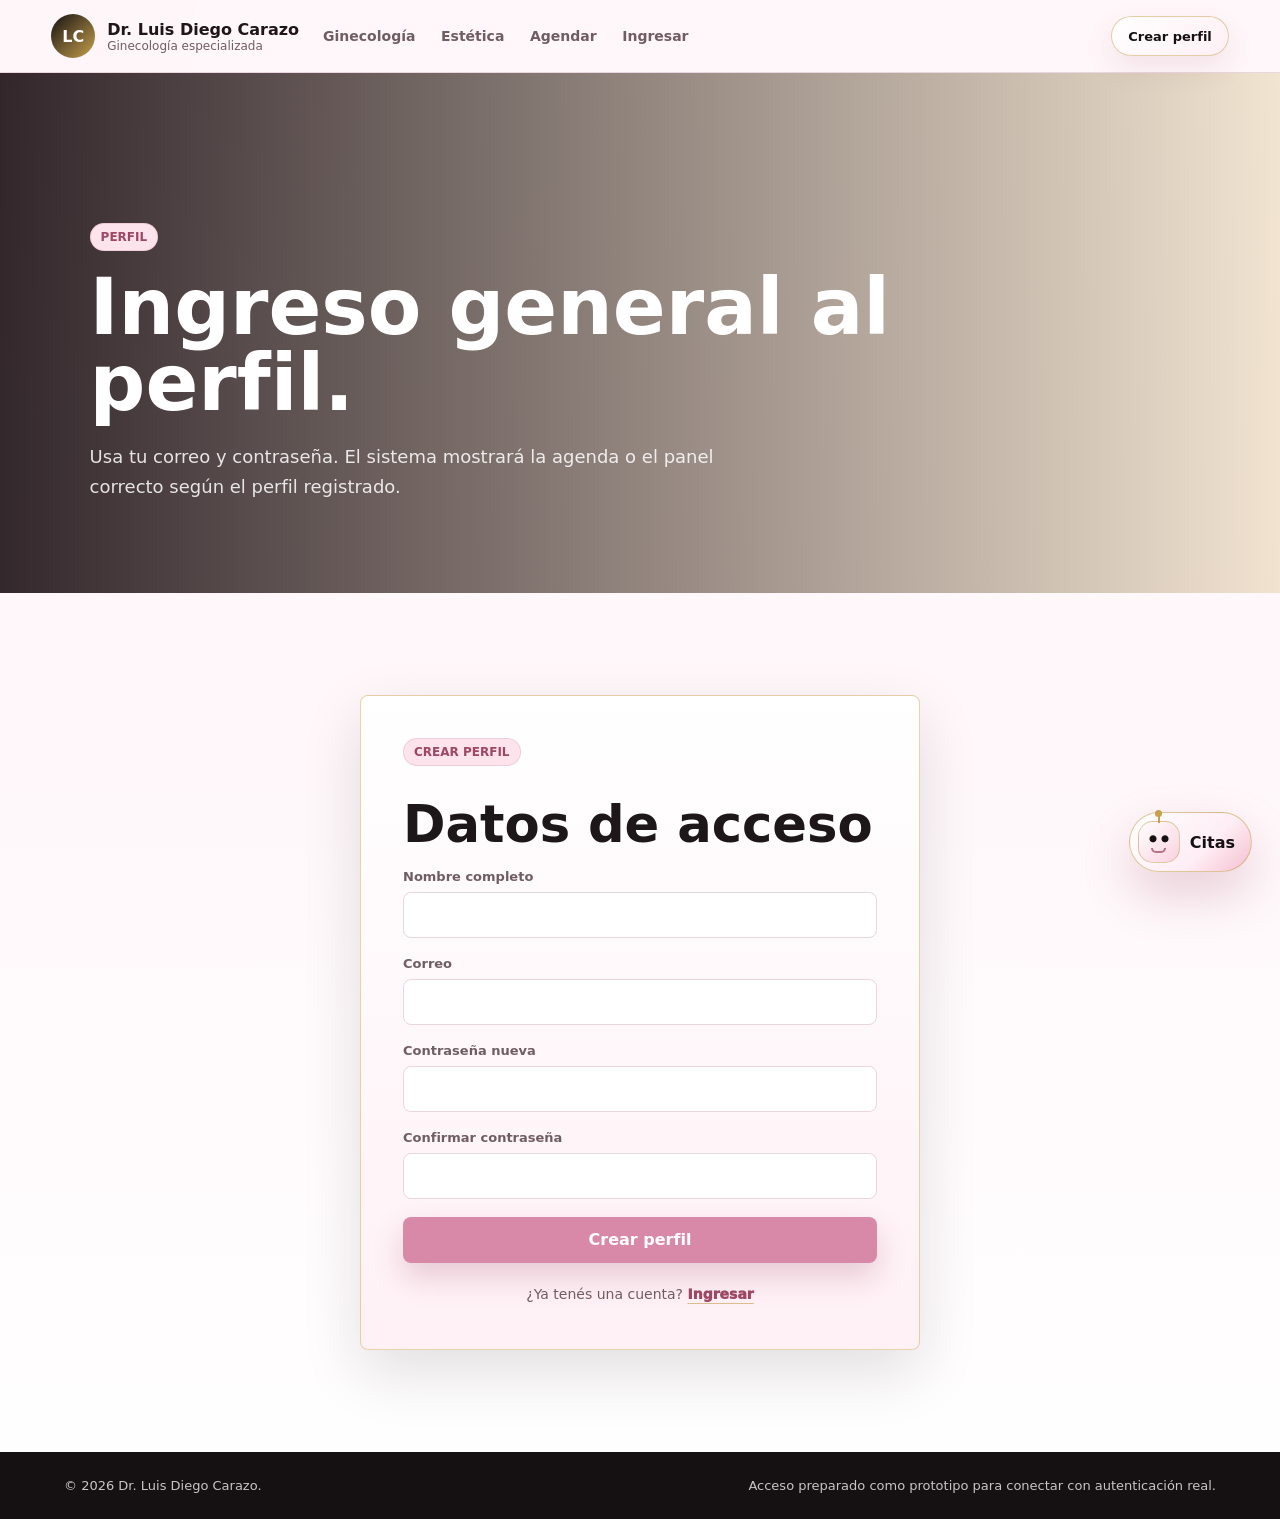
==== admin.html @ 02eabbfe "Route gynecology scheduling to Huli" ====
<!doctype html>
<html lang="es">
  <head>
    <meta charset="utf-8">
    <meta name="viewport" content="width=device-width, initial-scale=1">
    <meta name="description" content="Panel administrador para citas ginecológicas.">
    <title>Panel administrador | Dr. Luis Diego Carazo</title>
    <link rel="stylesheet" href="styles.css">
    <script defer src="app.js"></script>
  </head>
  <body>
    <header class="site-header">
      <a class="brand" href="index.html" aria-label="Ir al inicio">
        <span class="brand-mark">LC</span>
        <span>
          <strong>Dr. Luis Diego Carazo</strong>
          <small>Ginecología especializada</small>
        </span>
      </a>
      <nav class="main-nav" aria-label="Navegación principal">
        <a href="index.html?section=ginecologia">Ginecología</a>
        <a href="https://jennydelgadocentroesteticalaser.adminlanzah.workers.dev/">Estética</a>
        <a href="https://widgets.hulilabs.com/es/doctor/calendars?wid=dc0&did=542">Agendar</a>
        <a href="login.html">Ingresar</a>
      </nav>
    </header>

    <main>
      <section class="page-hero">
        <p class="eyebrow">Panel administrador</p>
        <h1>Control de agenda ginecológica.</h1>
        <p>El perfil médico administra únicamente los espacios de consulta y procedimientos ginecológicos.</p>
      </section>

      <section class="section admin-shell">
        <div class="admin-layout dashboard-only">
          <div class="admin-panel" id="admin-panel" hidden>
            <div class="admin-topline">
              <div>
                <span class="tag" id="admin-role"></span>
                <h3 id="admin-title">Agenda</h3>
              </div>
              <div class="inline-actions">
                <button class="button secondary" id="seed-reset" type="button">Restaurar datos</button>
                <button class="button secondary" id="admin-logout" type="button">Salir</button>
              </div>
            </div>

            <div class="admin-tools">
              <label>
                Fecha para bloquear
                <input id="block-date" type="date">
              </label>
              <label>
                Hora
                <select id="block-time"></select>
              </label>
              <label>
                Motivo
                <input id="block-reason" type="text" placeholder="Reunión, cirugía, descanso">
              </label>
              <button class="button secondary" id="block-slot" type="button">Bloquear espacio</button>
            </div>

            <div class="admin-summary" id="admin-summary"></div>
            <div class="admin-columns">
              <section>
                <h4>Citas colocadas</h4>
                <div class="admin-list" id="appointment-list"></div>
              </section>
              <section>
                <h4>Espacios bloqueados</h4>
                <div class="admin-list" id="block-list"></div>
              </section>
            </div>
          </div>
        </div>
      </section>
    </main>

    <footer class="site-footer">
      <p>© 2026 Dr. Luis Diego Carazo.</p>
      <p>Panel preparado para conectar posteriormente con autenticación y base de datos.</p>
    </footer>
  </body>
</html>
---- styles.css ----
:root {
  --ink: #1d171a;
  --muted: #705d64;
  --line: #ead6df;
  --paper: #fff7fa;
  --white: #ffffff;
  --teal: #d989a8;
  --teal-dark: #9d4765;
  --rose: #f4bfd1;
  --gold: #c7a04b;
  --sage: #fde3ec;
  --black: #151113;
  --shadow: 0 22px 60px rgba(29, 23, 26, .13);
  color-scheme: light;
  font-family: Inter, ui-sans-serif, system-ui, -apple-system, BlinkMacSystemFont, "Segoe UI", sans-serif;
}

* {
  box-sizing: border-box;
}

[hidden] {
  display: none !important;
}

html {
  scroll-behavior: smooth;
}

body {
  margin: 0;
  color: var(--ink);
  background:
    radial-gradient(circle at top left, rgba(244, 191, 209, .34), transparent 32vw),
    linear-gradient(180deg, #fffafb 0%, var(--paper) 48%, #fff 100%);
}

a {
  color: inherit;
  text-decoration: none;
}

img {
  display: block;
  max-width: 100%;
}

button,
input,
select,
textarea {
  font: inherit;
}

.site-header {
  position: sticky;
  top: 0;
  z-index: 20;
  display: flex;
  align-items: center;
  justify-content: space-between;
  gap: 24px;
  padding: 14px clamp(18px, 4vw, 56px);
  background: rgba(255, 247, 250, .94);
  border-bottom: 1px solid var(--line);
  backdrop-filter: blur(16px);
}

.brand {
  display: inline-flex;
  align-items: center;
  gap: 12px;
  min-width: 230px;
}

.brand-mark {
  display: grid;
  place-items: center;
  width: 44px;
  height: 44px;
  border-radius: 50%;
  color: var(--white);
  background: linear-gradient(135deg, var(--black), var(--gold));
  font-weight: 800;
}

.brand strong,
.brand small {
  display: block;
}

.brand small {
  color: var(--muted);
  font-size: 12px;
}

.main-nav {
  display: flex;
  align-items: center;
  gap: clamp(12px, 2vw, 26px);
  color: var(--muted);
  font-weight: 700;
  font-size: 14px;
}

.main-nav a:hover {
  color: var(--teal);
}

.account-widget {
  position: relative;
  display: flex;
  align-items: center;
  margin-left: auto;
}

.profile-link {
  display: inline-flex;
  align-items: center;
  min-height: 40px;
  border: 1px solid rgba(199, 160, 75, .48);
  border-radius: 999px;
  padding: 9px 16px;
  color: var(--black);
  background: linear-gradient(135deg, #fff, #fff0f5);
  box-shadow: 0 12px 28px rgba(157, 71, 101, .12);
  font-size: 13px;
  font-weight: 900;
}

.profile-orb {
  width: 44px;
  height: 44px;
  border: 1px solid rgba(199, 160, 75, .58);
  border-radius: 50%;
  color: var(--black);
  background:
    radial-gradient(circle at 32% 24%, #fff 0 16%, transparent 17%),
    linear-gradient(135deg, #f8c7d6, #fff4f7 48%, #d6b05a);
  box-shadow: 0 14px 32px rgba(157, 71, 101, .22);
  cursor: pointer;
  font-size: 13px;
  font-weight: 950;
  letter-spacing: 0;
}

.profile-menu {
  position: absolute;
  top: calc(100% + 12px);
  right: 0;
  z-index: 40;
  display: grid;
  gap: 10px;
  min-width: 210px;
  padding: 16px;
  border: 1px solid rgba(199, 160, 75, .45);
  border-radius: 8px;
  background: rgba(255, 251, 252, .98);
  box-shadow: 0 24px 60px rgba(21, 17, 19, .18);
  animation: menuBloom .18s ease both;
}

.profile-menu[hidden] {
  display: none;
}

.profile-menu small {
  color: var(--muted);
}

.profile-menu a,
.profile-menu button {
  border: 0;
  padding: 8px 0;
  color: var(--teal-dark);
  background: transparent;
  text-align: left;
  font: inherit;
  font-weight: 850;
  cursor: pointer;
}

.appointment-chat {
  position: fixed;
  right: clamp(16px, 3vw, 28px);
  bottom: clamp(16px, 3vw, 28px);
  z-index: 80;
  display: grid;
  justify-items: end;
  gap: 12px;
  pointer-events: none;
}

.appointment-chat > * {
  pointer-events: auto;
}

.chat-fab {
  display: inline-flex;
  align-items: center;
  gap: 10px;
  min-height: 58px;
  border: 1px solid rgba(199, 160, 75, .56);
  border-radius: 999px;
  padding: 8px 16px 8px 8px;
  color: var(--black);
  background: linear-gradient(135deg, #fff, #ffeef5 62%, #f4bfd1);
  box-shadow: 0 22px 50px rgba(157, 71, 101, .24);
  cursor: pointer;
  font-weight: 950;
}

.chat-fab:hover {
  transform: translateY(-1px);
}

.robot-face {
  position: relative;
  display: grid;
  place-items: center;
  width: 42px;
  height: 42px;
  border: 1px solid rgba(199, 160, 75, .5);
  border-radius: 15px;
  background:
    radial-gradient(circle at 35% 42%, var(--black) 0 3px, transparent 4px),
    radial-gradient(circle at 65% 42%, var(--black) 0 3px, transparent 4px),
    linear-gradient(135deg, #fff, #f9d2df);
}

.robot-face::before {
  content: "";
  position: absolute;
  top: -8px;
  width: 2px;
  height: 9px;
  background: var(--gold);
}

.robot-face::after {
  content: "";
  position: absolute;
  top: -12px;
  width: 7px;
  height: 7px;
  border-radius: 50%;
  background: var(--gold);
}

.robot-face span {
  width: 15px;
  height: 5px;
  margin-top: 16px;
  border: 2px solid rgba(157, 71, 101, .72);
  border-top: 0;
  border-radius: 0 0 12px 12px;
}

.chat-panel {
  width: min(380px, calc(100vw - 32px));
  border: 1px solid rgba(199, 160, 75, .45);
  border-radius: 8px;
  padding: 20px;
  background:
    radial-gradient(circle at 100% 0%, rgba(244, 191, 209, .32), transparent 34%),
    linear-gradient(180deg, rgba(255, 255, 255, .98), rgba(255, 247, 250, .96));
  box-shadow: 0 28px 70px rgba(21, 17, 19, .2);
}

.chat-panel[hidden] {
  display: none;
}

.chat-panel-header {
  display: flex;
  align-items: center;
  justify-content: space-between;
  gap: 16px;
  margin-bottom: 12px;
}

.chat-panel-header button {
  border: 0;
  color: var(--muted);
  background: transparent;
  cursor: pointer;
  font-weight: 850;
}

.chat-panel h3 {
  margin: 0 0 10px;
  font-size: 25px;
}

.chat-panel p,
.chat-panel small {
  color: var(--muted);
  line-height: 1.55;
}

.chat-actions {
  display: grid;
  gap: 10px;
  margin: 16px 0 12px;
}

@keyframes menuBloom {
  from {
    opacity: 0;
    transform: translateY(-6px) scale(.98);
  }
  to {
    opacity: 1;
    transform: translateY(0) scale(1);
  }
}

.text-link {
  color: var(--teal-dark);
  font-weight: 900;
  text-decoration: underline;
  text-decoration-color: rgba(199, 160, 75, .6);
  text-underline-offset: 5px;
}

.hero {
  position: relative;
  min-height: 82vh;
  display: grid;
  align-items: end;
  overflow: hidden;
}

.hero-image,
.hero-overlay {
  position: absolute;
  inset: 0;
  width: 100%;
  height: 100%;
}

.hero-image {
  object-fit: cover;
}

.hero-overlay {
  background: linear-gradient(90deg, rgba(29, 17, 22, .86), rgba(114, 55, 75, .55) 50%, rgba(244, 191, 209, .1));
}

.hero-content {
  position: relative;
  z-index: 1;
  max-width: 780px;
  padding: 22vh clamp(20px, 7vw, 92px) 10vh;
  color: var(--white);
}

.hero::after {
  position: absolute;
  right: clamp(18px, 5vw, 70px);
  bottom: clamp(18px, 4vw, 48px);
  width: min(26vw, 320px);
  height: min(26vw, 320px);
  border: 1px solid rgba(255, 255, 255, .28);
  content: "";
  pointer-events: none;
}

.eyebrow,
.tag {
  display: inline-flex;
  align-items: center;
  width: fit-content;
  color: var(--teal-dark);
  background: var(--sage);
  border: 1px solid rgba(157, 71, 101, .14);
  border-radius: 999px;
  padding: 6px 10px;
  font-size: 12px;
  font-weight: 800;
  text-transform: uppercase;
  letter-spacing: 0;
}

.hero .eyebrow {
  color: var(--white);
  background: rgba(255, 255, 255, .16);
  border-color: rgba(255, 255, 255, .24);
}

h1,
h2,
h3,
h4,
p {
  margin: 0;
}

h1 {
  margin-top: 18px;
  font-size: clamp(42px, 7vw, 78px);
  line-height: .98;
  max-width: 760px;
}

h2 {
  margin-top: 14px;
  font-size: clamp(30px, 4vw, 52px);
  line-height: 1.03;
}

h3 {
  font-size: 24px;
}

h4 {
  font-size: 17px;
}

.hero-content p:not(.eyebrow) {
  max-width: 650px;
  margin-top: 22px;
  font-size: 18px;
  line-height: 1.7;
  color: rgba(255, 255, 255, .88);
}

.hero-actions {
  display: flex;
  flex-wrap: wrap;
  gap: 12px;
  margin-top: 30px;
}

.button {
  display: inline-flex;
  align-items: center;
  justify-content: center;
  min-height: 46px;
  border: 1px solid transparent;
  border-radius: 8px;
  padding: 12px 18px;
  font-weight: 800;
  cursor: pointer;
  transition: transform .16s ease, box-shadow .16s ease, background .16s ease;
}

.button:hover {
  transform: translateY(-1px);
}

.button.primary {
  color: var(--white);
  background: var(--teal);
  box-shadow: 0 14px 30px rgba(157, 71, 101, .24);
}

.button.secondary {
  color: var(--teal-dark);
  background: var(--white);
  border-color: var(--line);
}

.button.ghost {
  color: var(--white);
  background: rgba(255, 255, 255, .14);
  border-color: rgba(255, 255, 255, .3);
}

.button.wide {
  width: 100%;
}

.section {
  padding: clamp(60px, 8vw, 110px) clamp(20px, 5vw, 70px);
}

.page-hero {
  padding: clamp(90px, 12vw, 150px) clamp(20px, 7vw, 92px) clamp(50px, 7vw, 90px);
  background:
    linear-gradient(90deg, rgba(29, 17, 22, .88), rgba(157, 71, 101, .46)),
    url("https://images.unsplash.com/photo-1616394584738-fc6e612e71b9?auto=format&fit=crop&w=1600&q=80") center/cover;
  color: var(--white);
}

.login-hero {
  background:
    linear-gradient(90deg, rgba(29, 17, 22, .9), rgba(199, 160, 75, .24)),
    url("https://images.unsplash.com/photo-1551836022-d5d88e9218df?auto=format&fit=crop&w=1600&q=80") center/cover;
}

.detail-hero {
  min-height: 620px;
  display: grid;
  align-items: end;
  padding: clamp(110px, 14vw, 170px) clamp(20px, 7vw, 92px) clamp(60px, 8vw, 110px);
  color: var(--white);
}

.detail-hero > div {
  max-width: 850px;
}

.detail-hero h1 {
  margin-top: 18px;
}

.detail-hero p:not(.eyebrow) {
  max-width: 720px;
  margin: 20px 0 30px;
  color: rgba(255, 255, 255, .87);
  font-size: 18px;
  line-height: 1.7;
}

.gyne-hero {
  background:
    linear-gradient(90deg, rgba(29, 17, 22, .9), rgba(157, 71, 101, .38)),
    url("https://images.unsplash.com/photo-1559757148-5c350d0d3c56?auto=format&fit=crop&w=1600&q=80") center/cover;
}

.beauty-hero {
  background:
    linear-gradient(90deg, rgba(29, 17, 22, .88), rgba(217, 137, 168, .35)),
    url("https://images.unsplash.com/photo-1596462502278-27bfdc403348?auto=format&fit=crop&w=1600&q=80") center/cover;
}

.page-hero h1 {
  max-width: 820px;
}

.page-hero p:not(.eyebrow) {
  max-width: 680px;
  margin-top: 20px;
  color: rgba(255, 255, 255, .86);
  font-size: 18px;
  line-height: 1.7;
}

.intro-band {
  display: grid;
  grid-template-columns: repeat(2, 1fr);
  gap: 1px;
  padding-top: 0;
  padding-bottom: 0;
  background: var(--line);
}

.metric {
  min-height: 145px;
  padding: 34px;
  background: var(--white);
  border-top: 3px solid rgba(199, 160, 75, .45);
}

.metric strong {
  display: block;
  color: var(--teal-dark);
  font-size: 34px;
}

.metric span {
  color: var(--muted);
}

.split {
  display: grid;
  grid-template-columns: minmax(0, 1.05fr) minmax(320px, .95fr);
  gap: clamp(28px, 5vw, 68px);
  align-items: start;
  background: var(--white);
}

.split p {
  margin-top: 18px;
  color: var(--muted);
  font-size: 17px;
  line-height: 1.75;
}

.check-list {
  display: grid;
  gap: 12px;
  margin: 24px 0 0;
  padding: 0;
  list-style: none;
}

.check-list li {
  padding-left: 30px;
  position: relative;
  color: var(--ink);
  font-weight: 700;
}

.check-list li::before {
  content: "✓";
  position: absolute;
  left: 0;
  color: var(--teal);
}

.feature-panel,
.availability-card,
.patient-appointments-card,
.booking-form,
.admin-login,
.admin-panel,
.login-card,
.lux-card,
.premium-panel,
.quote-panel,
.reference-card {
  background: var(--white);
  border: 1px solid var(--line);
  border-radius: 8px;
  box-shadow: var(--shadow);
}

.feature-panel {
  padding: clamp(22px, 4vw, 34px);
}

.feature-panel.medical {
  background: linear-gradient(180deg, #ffffff, #fff2f7);
}

.service-row {
  display: grid;
  gap: 5px;
  padding: 18px 0;
  border-top: 1px solid var(--line);
}

.service-row:first-of-type {
  margin-top: 16px;
}

.service-row span {
  color: var(--muted);
  line-height: 1.6;
}

.services {
  background: #fff0f6;
}

.section-heading {
  max-width: 790px;
  margin-bottom: 30px;
}

.section-heading p:not(.eyebrow) {
  margin-top: 12px;
  color: var(--muted);
  line-height: 1.7;
}

.service-grid {
  display: grid;
  grid-template-columns: repeat(2, minmax(0, 1fr));
  gap: 20px;
}

.service-card {
  display: grid;
  grid-template-columns: .85fr 1fr;
  min-height: 330px;
  overflow: hidden;
  background: var(--white);
  border: 1px solid var(--line);
  border-radius: 8px;
  box-shadow: 0 18px 42px rgba(29, 23, 26, .08);
}

.service-card img {
  width: 100%;
  height: 100%;
  object-fit: cover;
}

.service-card div {
  display: grid;
  align-content: center;
  gap: 14px;
  padding: 30px;
}

.service-card p {
  color: var(--muted);
  line-height: 1.7;
}

.treatment-strip {
  display: flex;
  flex-wrap: wrap;
  gap: 10px;
  margin-top: 22px;
}

.treatment-strip span {
  padding: 10px 13px;
  background: var(--white);
  border: 1px solid var(--line);
  border-radius: 999px;
  color: var(--muted);
  font-weight: 700;
}

.appointment-shell,
.admin-shell {
  background: var(--paper);
}

.session-note {
  max-width: 1180px;
  margin: 0 auto 18px;
  color: var(--teal-dark);
  font-weight: 900;
}

.login-grid {
  display: grid;
  grid-template-columns: repeat(2, minmax(0, 1fr));
  gap: 24px;
}

.login-grid.single-login {
  grid-template-columns: minmax(0, 560px);
  justify-content: center;
}

.login-card {
  display: grid;
  align-content: start;
  gap: 18px;
  padding: clamp(24px, 4vw, 42px);
}

.login-card.featured {
  background: linear-gradient(180deg, #ffffff, #fff1f6);
  border-color: rgba(199, 160, 75, .45);
}

.login-card p {
  color: var(--muted);
  line-height: 1.7;
}

.login-switch {
  margin-top: 2px;
  text-align: center;
  font-size: 14px;
}

.login-switch a {
  color: var(--teal-dark);
  font-weight: 950;
  text-decoration: underline;
  text-decoration-color: rgba(199, 160, 75, .62);
  text-underline-offset: 4px;
}

.admin-fields {
  display: grid;
  gap: 18px;
  padding: 18px;
  border: 1px solid rgba(199, 160, 75, .36);
  border-radius: 8px;
  background: rgba(255, 247, 250, .78);
}

.admin-fields[hidden] {
  display: none;
}

.auth-gate {
  max-width: 760px;
  margin: 0 auto clamp(34px, 5vw, 70px);
  padding: clamp(28px, 5vw, 52px);
  border: 1px solid rgba(199, 160, 75, .44);
  border-radius: 8px;
  background:
    linear-gradient(135deg, rgba(255, 255, 255, .96), rgba(255, 239, 246, .92)),
    radial-gradient(circle at 90% 0%, rgba(199, 160, 75, .18), transparent 34%);
  box-shadow: var(--shadow);
  text-align: center;
}

.auth-gate[hidden] {
  display: none;
}

.booking-layout[hidden],
.session-note[hidden] {
  display: none;
}

.auth-gate h2 {
  margin: 14px auto 12px;
  max-width: 580px;
}

.auth-gate p {
  max-width: 520px;
  margin: 0 auto 22px;
  color: var(--muted);
  line-height: 1.7;
}

.auth-login-link {
  margin-top: 16px;
  margin-bottom: 0;
  font-size: 14px;
  font-weight: 750;
}

.auth-login-link a {
  color: var(--teal-dark);
  font-weight: 950;
  text-decoration: underline;
  text-decoration-color: rgba(199, 160, 75, .62);
  text-underline-offset: 4px;
}

.action-band {
  display: flex;
  align-items: center;
  justify-content: space-between;
  gap: 28px;
  background: var(--black);
  color: var(--white);
}

.action-band h2 {
  max-width: 720px;
}

.huli-handoff {
  max-width: 880px;
  margin: 0 auto;
  border: 1px solid rgba(199, 160, 75, .42);
  border-radius: 8px;
  padding: clamp(26px, 5vw, 58px);
  background:
    radial-gradient(circle at 100% 0%, rgba(244, 191, 209, .28), transparent 34%),
    linear-gradient(180deg, rgba(255, 255, 255, .98), rgba(255, 247, 250, .96));
  box-shadow: var(--shadow);
  text-align: center;
}

.huli-handoff h2 {
  max-width: 720px;
  margin: 16px auto 14px;
  font-size: clamp(36px, 5vw, 62px);
  line-height: .98;
}

.huli-handoff p {
  max-width: 650px;
  margin: 0 auto 22px;
  color: var(--muted);
  line-height: 1.7;
}

.huli-handoff .hero-actions {
  justify-content: center;
  margin-bottom: 18px;
}

.huli-handoff small {
  display: block;
  color: var(--muted);
  line-height: 1.55;
}

.booking-layout,
.admin-layout {
  display: grid;
  grid-template-columns: minmax(0, 1.15fr) minmax(300px, .85fr);
  gap: 24px;
  align-items: start;
}

.booking-side {
  display: grid;
  gap: 18px;
}

.patient-summary-page {
  max-width: 840px;
  margin: 0 auto;
}

.patient-summary-page .patient-appointments-card {
  min-height: 360px;
}

.patient-summary-actions {
  margin-top: 22px;
}

.dashboard-only {
  display: block;
}

.inline-actions {
  display: flex;
  gap: 10px;
  flex-wrap: wrap;
}

.editorial-grid {
  display: grid;
  grid-template-columns: minmax(0, 1.2fr) minmax(280px, .8fr);
  gap: 24px;
  align-items: stretch;
}

.premium-panel,
.quote-panel {
  padding: clamp(24px, 4vw, 44px);
}

.premium-panel p,
.quote-panel p {
  margin-top: 16px;
  color: var(--muted);
  line-height: 1.75;
}

.quote-panel {
  display: grid;
  align-content: center;
  color: var(--white);
  background: linear-gradient(150deg, var(--black), #7c4058);
  border-color: rgba(255, 255, 255, .16);
}

.quote-panel p {
  color: rgba(255, 255, 255, .9);
  font-size: 22px;
}

.quote-panel span {
  margin-top: 14px;
  color: rgba(255, 255, 255, .7);
}

.detail-cards,
.reference-grid {
  display: grid;
  grid-template-columns: repeat(3, minmax(0, 1fr));
  gap: 18px;
}

.lux-card,
.reference-card {
  padding: 26px;
}

.lux-card {
  display: grid;
  grid-template-rows: auto 1fr auto;
  align-content: start;
  gap: 12px;
  min-height: 100%;
  background: linear-gradient(180deg, #fff, #fff5f8);
}

.lux-card h3 {
  margin-bottom: 0;
}

.lux-card p {
  color: var(--muted);
  line-height: 1.7;
}

.treatment-video-link {
  display: inline-flex;
  align-items: center;
  justify-content: center;
  justify-self: start;
  gap: 9px;
  min-height: 38px;
  margin-top: 12px;
  border: 1px solid rgba(199, 160, 75, .45);
  border-radius: 999px;
  padding: 9px 14px;
  color: var(--teal-dark);
  background: linear-gradient(135deg, #fff, #fff0f5);
  box-shadow: 0 10px 24px rgba(157, 71, 101, .12);
  cursor: pointer;
  font-size: 13px;
  font-weight: 950;
}

.treatment-video-link::before {
  content: "";
  width: 0;
  height: 0;
  border-top: 6px solid transparent;
  border-bottom: 6px solid transparent;
  border-left: 9px solid var(--gold);
}

.treatment-video-link:hover {
  color: var(--black);
  transform: translateY(-1px);
}

.premium-panel .treatment-video-link {
  margin-top: 16px;
}

.video-section {
  background: var(--black);
  color: var(--white);
}

.video-section .section-heading p:not(.eyebrow) {
  color: rgba(255, 255, 255, .78);
}

.video-grid {
  display: grid;
  grid-template-columns: repeat(2, minmax(0, 1fr));
  gap: 18px;
}

.media-grid {
  align-items: stretch;
}

.media-video-card {
  position: relative;
  display: grid;
  align-content: end;
  min-height: 320px;
  overflow: hidden;
  border: 1px solid rgba(199, 160, 75, .44);
  border-radius: 8px;
  padding: 22px;
  color: var(--white);
  background: var(--black);
  box-shadow: 0 22px 54px rgba(21, 17, 19, .24);
  cursor: pointer;
  text-align: left;
  isolation: isolate;
}

.media-video-card::before {
  content: "";
  position: absolute;
  inset: 0;
  z-index: -1;
  background:
    linear-gradient(180deg, rgba(21, 17, 19, .02), rgba(21, 17, 19, .78)),
    radial-gradient(circle at 82% 18%, rgba(199, 160, 75, .25), transparent 28%);
}

.media-video-card img {
  position: absolute;
  inset: 0;
  z-index: -2;
  width: 100%;
  height: 100%;
  object-fit: cover;
  filter: saturate(.94) contrast(1.02);
  transform: scale(1.02);
  transition: transform .35s ease, filter .35s ease;
}

.media-video-card:hover img {
  filter: saturate(1.04) contrast(1.05);
  transform: scale(1.07);
}

.media-video-card strong {
  max-width: 78%;
  font-family: Georgia, "Times New Roman", serif;
  font-size: clamp(24px, 3vw, 38px);
  line-height: 1.02;
  text-shadow: 0 2px 16px rgba(0, 0, 0, .36);
}

.media-video-card small {
  margin-top: 9px;
  color: rgba(255, 255, 255, .82);
  font-weight: 800;
}

.play-mark {
  position: absolute;
  top: 18px;
  right: 18px;
  display: inline-flex;
  align-items: center;
  justify-content: center;
  width: 58px;
  height: 58px;
  border: 1px solid rgba(255, 255, 255, .64);
  border-radius: 50%;
  color: transparent;
  background: rgba(255, 255, 255, .18);
  backdrop-filter: blur(10px);
}

.play-mark::before {
  content: "";
  width: 0;
  height: 0;
  margin-left: 4px;
  border-top: 10px solid transparent;
  border-bottom: 10px solid transparent;
  border-left: 16px solid var(--white);
}

.video-modal {
  position: fixed;
  inset: 0;
  z-index: 90;
  display: grid;
  place-items: center;
  padding: clamp(18px, 5vw, 54px);
  background: rgba(21, 17, 19, .72);
  backdrop-filter: blur(10px);
}

.video-modal[hidden] {
  display: none;
}

.video-modal-card {
  width: min(1040px, 100%);
  overflow: hidden;
  border: 1px solid rgba(199, 160, 75, .45);
  border-radius: 8px;
  background: #120f10;
  box-shadow: 0 34px 90px rgba(0, 0, 0, .42);
  animation: modalRise .22s ease both;
}

.video-modal-top {
  display: flex;
  align-items: center;
  justify-content: space-between;
  gap: 16px;
  padding: 14px 16px;
  color: var(--white);
  background: linear-gradient(90deg, rgba(157, 71, 101, .45), rgba(21, 17, 19, .96));
}

.video-modal-top button {
  border: 1px solid rgba(255, 255, 255, .26);
  border-radius: 999px;
  padding: 8px 13px;
  color: var(--white);
  background: rgba(255, 255, 255, .12);
  cursor: pointer;
  font-weight: 850;
}

.video-modal iframe {
  display: block;
  width: 100%;
  aspect-ratio: 16 / 9;
  border: 0;
}

.modal-open {
  overflow: hidden;
}

@keyframes modalRise {
  from {
    opacity: 0;
    transform: translateY(18px) scale(.98);
  }
  to {
    opacity: 1;
    transform: translateY(0) scale(1);
  }
}

.references {
  background: #fff7fa;
}

.reference-grid {
  grid-template-columns: repeat(4, minmax(0, 1fr));
}

.reference-card strong {
  display: block;
  color: var(--teal-dark);
  font-size: 30px;
  line-height: 1;
}

.reference-card span {
  display: block;
  margin-top: 10px;
  color: var(--muted);
  line-height: 1.5;
}

.beauty-showcase {
  display: flex;
  align-items: center;
  justify-content: center;
  gap: 0;
  overflow-x: auto;
  overflow-y: visible;
  padding-block: clamp(34px, 4vw, 58px);
  padding-inline: clamp(18px, 4vw, 56px);
  background:
    linear-gradient(90deg, rgba(247, 201, 211, .96), rgba(249, 186, 203, .88)),
    radial-gradient(circle at 50% 12%, rgba(255, 255, 255, .42), transparent 36%);
  scroll-snap-type: x mandatory;
  scroll-behavior: smooth;
  scrollbar-width: thin;
}

.poster-card {
  position: relative;
  flex: 0 0 clamp(360px, 31vw, 640px);
  height: clamp(240px, 21vw, 340px);
  display: grid;
  align-content: center;
  justify-items: center;
  gap: 18px;
  overflow: hidden;
  border: 0;
  color: var(--white);
  text-align: center;
  background: center/cover;
  box-shadow: 0 28px 70px rgba(29, 23, 26, .24);
  cursor: pointer;
  scroll-snap-align: center;
  transform: translateX(calc(var(--stack-shift, 0) * -24px));
  transition:
    opacity 1.15s ease,
    transform .55s ease,
    box-shadow .55s ease;
  z-index: var(--stack-index, 1);
}

.poster-card + .poster-card {
  margin-left: clamp(-54px, -3.4vw, -30px);
}

.poster-card.is-muted {
  opacity: .58;
  filter: blur(2px) saturate(.82);
}

.poster-card:hover,
.poster-card:focus-visible,
.poster-card.is-active {
  z-index: 5;
  opacity: 1;
  filter: blur(0) saturate(1.05);
  transform: translateX(calc(var(--stack-shift, 0) * -24px)) scale(1.025);
  box-shadow: 0 38px 90px rgba(29, 23, 26, .34);
}

.poster-card::before {
  position: absolute;
  inset: 0;
  background: rgba(29, 17, 22, .28);
  content: "";
}

.poster-card::after {
  position: absolute;
  inset: 44px;
  border: 3px solid rgba(255, 255, 255, .72);
  content: "";
}

.poster-card span,
.poster-card strong,
.poster-card em {
  position: relative;
  z-index: 1;
  max-width: 78%;
  text-shadow: 0 3px 14px rgba(0, 0, 0, .34);
}

.poster-card span {
  font-family: Georgia, serif;
  font-size: clamp(30px, 3vw, 46px);
  font-weight: 900;
  line-height: 1.05;
  text-transform: uppercase;
}

.poster-card strong {
  padding: 14px 22px;
  color: #9d4765;
  background: rgba(255, 255, 255, .86);
  border-radius: 8px;
  font-size: clamp(15px, 1.35vw, 20px);
  text-transform: uppercase;
}

.poster-card em {
  display: inline-flex;
  align-items: center;
  gap: 8px;
  border: 1px solid rgba(255, 255, 255, .6);
  border-radius: 999px;
  padding: 9px 14px;
  color: var(--white);
  background: rgba(21, 17, 19, .32);
  backdrop-filter: blur(10px);
  font-style: normal;
  font-size: 13px;
  font-weight: 900;
}

.poster-card em::before {
  content: "";
  width: 0;
  height: 0;
  border-top: 6px solid transparent;
  border-bottom: 6px solid transparent;
  border-left: 9px solid var(--gold);
}

.poster-card.sculpting {
  background-image: url("https://images.pexels.com/photos/5622199/pexels-photo-5622199.jpeg?auto=compress&cs=tinysrgb&w=1400");
  --stack-index: 1;
  background-position: center 48%;
}

.poster-card.facial {
  background-image: url("https://images.unsplash.com/photo-1570172619644-dfd03ed5d881?auto=format&fit=crop&w=1400&q=80");
  --stack-index: 2;
  --stack-shift: .35;
}

.poster-card.hair {
  background-image: url("https://images.unsplash.com/photo-1515377905703-c4788e51af15?auto=format&fit=crop&w=1400&q=80");
  --stack-index: 3;
  --stack-shift: .7;
}

.booking-form,
.availability-card,
.patient-appointments-card,
.admin-login,
.admin-panel {
  padding: clamp(20px, 3vw, 30px);
}

.premium-booking {
  display: grid;
  gap: 18px;
  background:
    linear-gradient(180deg, rgba(255, 255, 255, .98), rgba(255, 247, 250, .94)),
    radial-gradient(circle at 100% 0%, rgba(199, 160, 75, .14), transparent 32%);
}

.booking-native-controls {
  display: none;
}

.booking-step {
  display: grid;
  grid-template-columns: auto minmax(150px, .36fr) minmax(0, 1fr);
  gap: 16px;
  align-items: start;
  padding: 18px;
  border: 1px solid rgba(217, 137, 168, .2);
  border-radius: 8px;
  background: rgba(255, 255, 255, .72);
}

.booking-step h3 {
  margin-bottom: 4px;
  font-size: 19px;
}

.booking-step p {
  color: var(--muted);
  line-height: 1.45;
}

.step-kicker {
  display: inline-grid;
  place-items: center;
  width: 36px;
  height: 36px;
  border: 1px solid rgba(199, 160, 75, .42);
  border-radius: 50%;
  color: var(--teal-dark);
  background: #fff7fb;
  font-size: 12px;
  font-weight: 950;
}

.choice-grid,
.time-choice-grid {
  display: flex;
  flex-wrap: wrap;
  gap: 10px;
}

.choice-card,
.choice-pill,
.date-card,
.time-chip {
  border: 1px solid rgba(217, 137, 168, .28);
  border-radius: 8px;
  color: var(--ink);
  background: #fff;
  box-shadow: 0 10px 24px rgba(157, 71, 101, .08);
  cursor: pointer;
  transition: transform .18s ease, border-color .18s ease, background .18s ease, box-shadow .18s ease;
}

.choice-card:hover,
.choice-pill:hover,
.date-card:hover,
.time-chip:hover {
  transform: translateY(-1px);
  border-color: rgba(199, 160, 75, .55);
}

.choice-card.is-selected,
.choice-pill.is-selected,
.date-card.is-selected,
.time-chip.is-selected {
  color: var(--teal-dark);
  background: linear-gradient(135deg, #fff0f6, #fffaf2);
  border-color: rgba(199, 160, 75, .62);
  box-shadow: 0 16px 34px rgba(157, 71, 101, .14);
}

.choice-card {
  display: grid;
  gap: 5px;
  min-width: min(220px, 100%);
  padding: 15px;
  text-align: left;
}

.choice-card span {
  color: var(--muted);
  font-size: 12px;
  line-height: 1.35;
}

.choice-pill,
.time-chip {
  min-height: 42px;
  padding: 10px 14px;
  font-weight: 850;
}

.date-picker-panel {
  display: grid;
  gap: 12px;
  min-width: 0;
}

.month-switcher {
  display: flex;
  align-items: center;
  justify-content: space-between;
  gap: 12px;
  padding: 10px;
  border: 1px solid rgba(217, 137, 168, .24);
  border-radius: 8px;
  background: rgba(255, 247, 250, .72);
}

.month-switcher strong {
  color: var(--black);
  font-size: 15px;
  text-transform: capitalize;
}

.month-button {
  display: inline-grid;
  place-items: center;
  width: 36px;
  height: 36px;
  border: 1px solid rgba(199, 160, 75, .44);
  border-radius: 50%;
  color: var(--teal-dark);
  background: #fff;
  cursor: pointer;
  font-size: 24px;
  line-height: 1;
}

.month-button:disabled {
  cursor: not-allowed;
  opacity: .42;
}

.date-choice-strip {
  display: grid;
  grid-auto-flow: column;
  grid-auto-columns: minmax(78px, 1fr);
  gap: 10px;
  overflow-x: auto;
  padding-bottom: 4px;
  scroll-snap-type: x mandatory;
}

.date-card {
  display: grid;
  place-items: center;
  gap: 2px;
  min-height: 92px;
  padding: 10px;
  scroll-snap-align: center;
}

.date-card span,
.date-card small {
  color: var(--muted);
  font-size: 12px;
  font-weight: 850;
  text-transform: capitalize;
}

.date-card strong {
  color: var(--black);
  font-size: 28px;
}

.date-card:disabled {
  cursor: not-allowed;
  opacity: .42;
  box-shadow: none;
}

.contact-grid {
  display: grid;
  grid-template-columns: minmax(180px, .7fr) minmax(0, 1fr);
  gap: 16px;
}

.empty-choice {
  color: var(--muted);
  font-weight: 800;
}

.field-grid,
.admin-tools {
  display: grid;
  grid-template-columns: repeat(2, minmax(0, 1fr));
  gap: 16px;
}

label {
  display: grid;
  gap: 8px;
  color: var(--muted);
  font-size: 13px;
  font-weight: 800;
}

input,
select,
textarea {
  width: 100%;
  min-height: 46px;
  padding: 11px 12px;
  color: var(--ink);
  background: #fff;
  border: 1px solid var(--line);
  border-radius: 8px;
  outline: none;
}

textarea {
  resize: vertical;
}

input:focus,
select:focus,
textarea:focus {
  border-color: var(--teal);
  box-shadow: 0 0 0 4px rgba(217, 137, 168, .18);
}

.booking-form .button {
  margin-top: 18px;
}

.form-message,
.hint {
  margin-top: 14px;
  color: var(--muted);
  line-height: 1.6;
}

.app-notice {
  position: fixed;
  right: clamp(16px, 4vw, 36px);
  bottom: clamp(16px, 4vw, 34px);
  z-index: 100;
  display: flex;
  align-items: center;
  gap: 13px;
  max-width: min(420px, calc(100vw - 32px));
  padding: 16px 18px;
  border: 1px solid rgba(199, 160, 75, .5);
  border-radius: 8px;
  color: var(--black);
  background:
    linear-gradient(135deg, rgba(255, 255, 255, .98), rgba(255, 239, 246, .96));
  box-shadow: 0 24px 70px rgba(21, 17, 19, .2);
  opacity: 0;
  pointer-events: none;
  transform: translateY(16px) scale(.98);
  transition: opacity .24s ease, transform .24s ease;
  font-weight: 850;
}

.app-notice.is-visible {
  opacity: 1;
  transform: translateY(0) scale(1);
}

.app-notice.is-error {
  border-color: rgba(157, 71, 101, .42);
}

.notice-mark {
  width: 14px;
  height: 14px;
  flex: 0 0 14px;
  border-radius: 50%;
  background: var(--gold);
  box-shadow: 0 0 0 7px rgba(199, 160, 75, .15);
  animation: noticePulse 1.1s ease infinite;
}

.app-notice.is-error .notice-mark {
  background: var(--teal-dark);
  box-shadow: 0 0 0 7px rgba(157, 71, 101, .14);
}

@keyframes noticePulse {
  0%, 100% {
    transform: scale(.9);
  }
  50% {
    transform: scale(1.12);
  }
}

.card-header {
  display: grid;
  gap: 10px;
  margin-bottom: 18px;
}

.slot-list,
.patient-appointment-list,
.admin-list,
.admin-summary {
  display: grid;
  gap: 10px;
}

.slot,
.patient-appointment,
.admin-item,
.summary-item {
  border: 1px solid var(--line);
  border-radius: 8px;
  padding: 13px;
  background: #fff;
}

.slot {
  display: flex;
  justify-content: space-between;
  gap: 12px;
  align-items: center;
}

.slot.is-taken {
  color: var(--muted);
  background: #f8f0f3;
}

.slot.is-blocked {
  color: #8d3f5a;
  background: #fff0f6;
  border-color: #efc2d3;
}

.patient-appointment {
  display: grid;
  gap: 7px;
}

.patient-appointment strong {
  color: var(--teal-dark);
}

.patient-appointment span {
  font-weight: 800;
}

.patient-appointment small {
  color: var(--muted);
  line-height: 1.45;
}

.status-pill {
  width: fit-content;
  border: 1px solid rgba(199, 160, 75, .45);
  border-radius: 999px;
  padding: 5px 10px;
  color: #9d4765;
  background: #fff8fb;
  font-size: 11px;
  font-weight: 900;
  text-transform: uppercase;
}

.admin-panel {
  grid-column: span 1;
}

.admin-topline {
  display: flex;
  justify-content: space-between;
  gap: 18px;
  align-items: start;
  margin-bottom: 18px;
}

.admin-tools {
  grid-template-columns: repeat(4, minmax(0, 1fr));
  padding: 16px;
  background: #fff3f8;
  border: 1px solid var(--line);
  border-radius: 8px;
}

.admin-tools .button {
  align-self: end;
}

.admin-summary {
  grid-template-columns: repeat(3, 1fr);
  margin: 18px 0;
}

.summary-item strong {
  display: block;
  font-size: 28px;
  color: var(--teal-dark);
}

.summary-item span {
  color: var(--muted);
}

.admin-columns {
  display: grid;
  grid-template-columns: repeat(2, minmax(0, 1fr));
  gap: 18px;
}

.admin-columns h4 {
  margin-bottom: 10px;
}

.admin-item {
  display: grid;
  gap: 7px;
}

.admin-item strong {
  color: var(--teal-dark);
}

.admin-item small {
  color: var(--muted);
  line-height: 1.45;
}

.item-actions {
  display: flex;
  gap: 8px;
  flex-wrap: wrap;
  margin-top: 4px;
}

.mini-button {
  border: 1px solid var(--line);
  background: #fff;
  border-radius: 7px;
  padding: 7px 9px;
  font-size: 12px;
  font-weight: 800;
}

.mini-button.danger {
  color: #9a3412;
  border-color: #f2c6ad;
  background: #fff7ed;
}

.site-footer {
  display: flex;
  flex-wrap: wrap;
  justify-content: space-between;
  gap: 16px;
  padding: 26px clamp(20px, 5vw, 70px);
  color: rgba(255, 255, 255, .76);
  background: var(--black);
  font-size: 13px;
}

@media (max-width: 980px) {
  .site-header,
  .main-nav {
    align-items: flex-start;
  }

  .site-header {
    flex-direction: column;
  }

  .main-nav {
    width: 100%;
    overflow-x: auto;
    padding-bottom: 4px;
  }

  .account-widget {
    width: 100%;
    justify-content: flex-end;
    margin-left: 0;
  }

  .intro-band,
  .split,
  .service-grid,
  .booking-layout,
  .admin-layout,
  .admin-columns,
  .login-grid,
  .editorial-grid,
  .detail-cards,
  .reference-grid,
  .video-grid {
    grid-template-columns: 1fr;
  }

  .booking-step {
    grid-template-columns: auto minmax(0, 1fr);
  }

  .booking-step > .choice-grid,
  .booking-step > .date-picker-panel,
  .booking-step > .time-choice-grid,
  .booking-step > .contact-grid {
    grid-column: 1 / -1;
  }

  .contact-grid {
    grid-template-columns: 1fr;
  }

  .beauty-showcase {
    justify-content: flex-start;
    padding-inline: 18px;
  }

  .poster-card {
    flex-basis: min(460px, 84vw);
    height: 280px;
  }

  .poster-card + .poster-card {
    margin-left: -24px;
  }

  .action-band {
    align-items: flex-start;
    flex-direction: column;
  }

  .service-card {
    grid-template-columns: 1fr;
  }

  .service-card img {
    height: 260px;
  }

  .admin-tools,
  .admin-summary {
    grid-template-columns: repeat(2, minmax(0, 1fr));
  }
}

@media (max-width: 640px) {
  h1 {
    font-size: 40px;
  }

  .hero {
    min-height: 760px;
  }

  .hero-content {
    padding-top: 150px;
  }

  .intro-band,
  .field-grid,
  .admin-tools,
  .admin-summary {
    grid-template-columns: 1fr;
  }

  .booking-step {
    padding: 15px;
  }

  .date-choice-strip {
    grid-auto-columns: minmax(72px, 30%);
  }

  .section {
    padding-left: 16px;
    padding-right: 16px;
  }

  .beauty-showcase {
    padding-block: 28px;
    padding-inline: 16px;
  }

  .poster-card {
    flex-basis: 86vw;
    height: 250px;
  }

  .poster-card + .poster-card {
    margin-left: -18px;
  }

  .poster-card::after {
    inset: 24px;
    border-width: 2px;
  }

  .poster-card span {
    font-size: 28px;
  }

  .poster-card strong {
    padding: 10px 14px;
    font-size: 13px;
  }

  .poster-card em {
    padding: 8px 11px;
    font-size: 12px;
  }

  .video-modal {
    padding: 12px;
  }

  .video-modal-top {
    align-items: flex-start;
    flex-direction: column;
  }
}
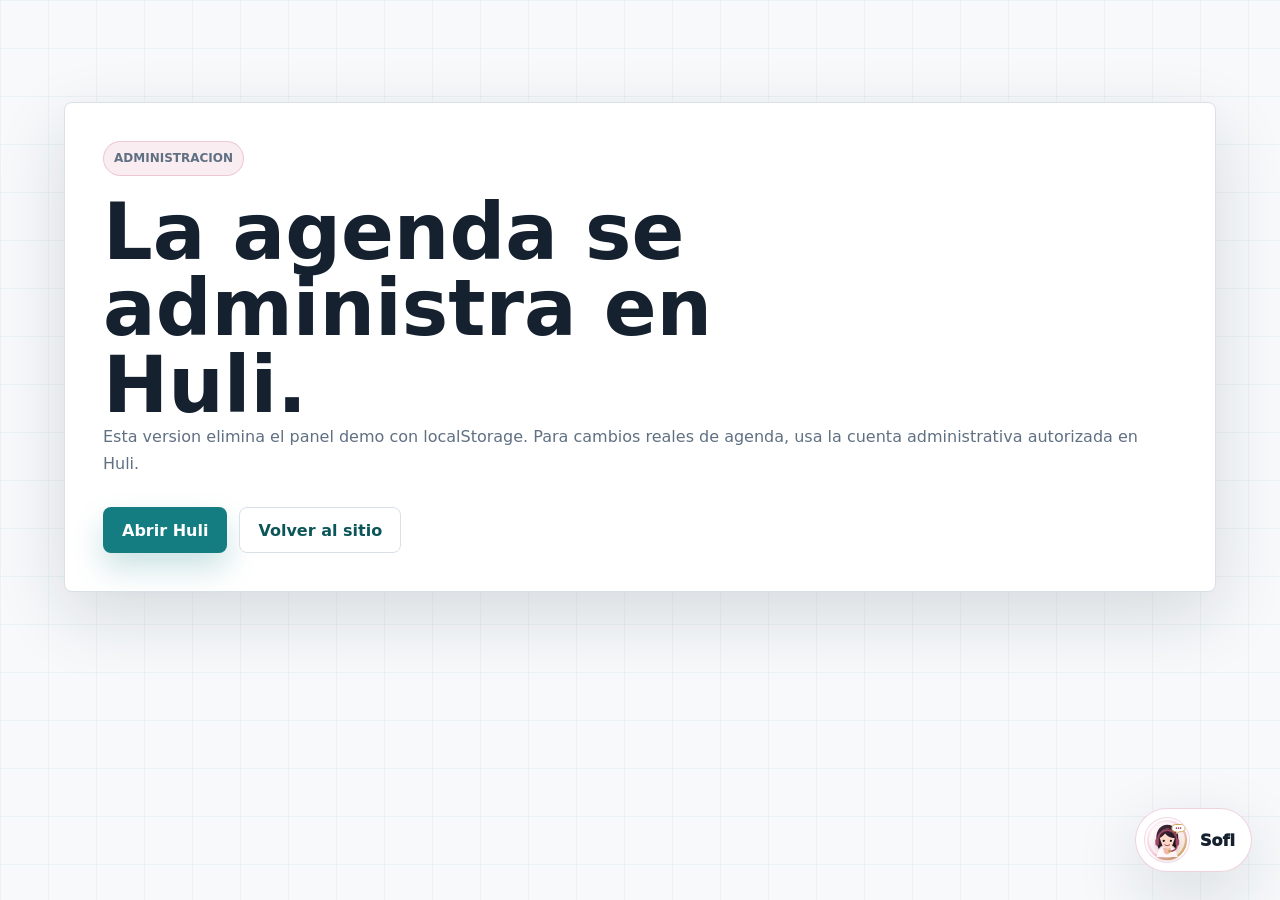
==== commit 40f44898: "Premium redesign with protected Huli chat" ====
--- a/admin.html
+++ b/admin.html
@@ -3,84 +3,21 @@
   <head>
     <meta charset="utf-8">
     <meta name="viewport" content="width=device-width, initial-scale=1">
-    <meta name="description" content="Panel administrador para citas ginecológicas.">
-    <title>Panel administrador | Dr. Luis Diego Carazo</title>
+    <title>Administracion | Dr. Luis Diego Carazo</title>
     <link rel="stylesheet" href="styles.css">
     <script defer src="app.js"></script>
   </head>
   <body>
-    <header class="site-header">
-      <a class="brand" href="index.html" aria-label="Ir al inicio">
-        <span class="brand-mark">LC</span>
-        <span>
-          <strong>Dr. Luis Diego Carazo</strong>
-          <small>Ginecología especializada</small>
-        </span>
-      </a>
-      <nav class="main-nav" aria-label="Navegación principal">
-        <a href="index.html?section=ginecologia">Ginecología</a>
-        <a href="https://jennydelgadocentroesteticalaser.adminlanzah.workers.dev/">Estética</a>
-        <a href="https://widgets.hulilabs.com/es/doctor/calendars?wid=dc0&did=542">Agendar</a>
-        <a href="login.html">Ingresar</a>
-      </nav>
-    </header>
-
-    <main>
-      <section class="page-hero">
-        <p class="eyebrow">Panel administrador</p>
-        <h1>Control de agenda ginecológica.</h1>
-        <p>El perfil médico administra únicamente los espacios de consulta y procedimientos ginecológicos.</p>
-      </section>
-
-      <section class="section admin-shell">
-        <div class="admin-layout dashboard-only">
-          <div class="admin-panel" id="admin-panel" hidden>
-            <div class="admin-topline">
-              <div>
-                <span class="tag" id="admin-role"></span>
-                <h3 id="admin-title">Agenda</h3>
-              </div>
-              <div class="inline-actions">
-                <button class="button secondary" id="seed-reset" type="button">Restaurar datos</button>
-                <button class="button secondary" id="admin-logout" type="button">Salir</button>
-              </div>
-            </div>
-
-            <div class="admin-tools">
-              <label>
-                Fecha para bloquear
-                <input id="block-date" type="date">
-              </label>
-              <label>
-                Hora
-                <select id="block-time"></select>
-              </label>
-              <label>
-                Motivo
-                <input id="block-reason" type="text" placeholder="Reunión, cirugía, descanso">
-              </label>
-              <button class="button secondary" id="block-slot" type="button">Bloquear espacio</button>
-            </div>
-
-            <div class="admin-summary" id="admin-summary"></div>
-            <div class="admin-columns">
-              <section>
-                <h4>Citas colocadas</h4>
-                <div class="admin-list" id="appointment-list"></div>
-              </section>
-              <section>
-                <h4>Espacios bloqueados</h4>
-                <div class="admin-list" id="block-list"></div>
-              </section>
-            </div>
-          </div>
+    <main class="section">
+      <div class="handoff-panel">
+        <p class="eyebrow">Administracion</p>
+        <h1>La agenda se administra en Huli.</h1>
+        <p>Esta version elimina el panel demo con localStorage. Para cambios reales de agenda, usa la cuenta administrativa autorizada en Huli.</p>
+        <div class="hero-actions">
+          <a class="button primary" href="https://www.hulihealth.com/">Abrir Huli</a>
+          <a class="button secondary" href="index.html">Volver al sitio</a>
         </div>
-      </section>
+      </div>
     </main>
-
-    <footer class="site-footer">
-      <p>© 2026 Dr. Luis Diego Carazo.</p>
-      <p>Panel preparado para conectar posteriormente con autenticación y base de datos.</p>
-    </footer>
   </body>
 </html>
--- a/styles.css
+++ b/styles.css
@@ -1,16 +1,15 @@
 :root {
-  --ink: #1d171a;
-  --muted: #705d64;
-  --line: #ead6df;
-  --paper: #fff7fa;
+  --ink: #15212f;
+  --muted: #607083;
+  --line: #d9e0e8;
+  --paper: #f7f9fb;
   --white: #ffffff;
-  --teal: #d989a8;
-  --teal-dark: #9d4765;
-  --rose: #f4bfd1;
-  --gold: #c7a04b;
-  --sage: #fde3ec;
-  --black: #151113;
-  --shadow: 0 22px 60px rgba(29, 23, 26, .13);
+  --teal: #147d82;
+  --teal-dark: #0c565a;
+  --rose: #c6507f;
+  --plum: #51334b;
+  --gold: #b68a3c;
+  --shadow: 0 24px 70px rgba(21, 33, 47, .14);
   color-scheme: light;
   font-family: Inter, ui-sans-serif, system-ui, -apple-system, BlinkMacSystemFont, "Segoe UI", sans-serif;
 }
@@ -30,9 +29,18 @@
 body {
   margin: 0;
   color: var(--ink);
+  background: var(--paper);
+}
+
+body::before {
+  position: fixed;
+  inset: 0;
+  z-index: -1;
   background:
-    radial-gradient(circle at top left, rgba(244, 191, 209, .34), transparent 32vw),
-    linear-gradient(180deg, #fffafb 0%, var(--paper) 48%, #fff 100%);
+    linear-gradient(90deg, rgba(20, 125, 130, .05) 1px, transparent 1px),
+    linear-gradient(180deg, rgba(20, 125, 130, .05) 1px, transparent 1px);
+  background-size: 48px 48px;
+  content: "";
 }
 
 a {
@@ -46,31 +54,29 @@
 }
 
 button,
-input,
-select,
-textarea {
+input {
   font: inherit;
 }
 
 .site-header {
   position: sticky;
   top: 0;
-  z-index: 20;
+  z-index: 30;
   display: flex;
   align-items: center;
   justify-content: space-between;
-  gap: 24px;
-  padding: 14px clamp(18px, 4vw, 56px);
-  background: rgba(255, 247, 250, .94);
-  border-bottom: 1px solid var(--line);
-  backdrop-filter: blur(16px);
+  gap: 18px;
+  padding: 14px clamp(18px, 4vw, 58px);
+  border-bottom: 1px solid rgba(217, 224, 232, .82);
+  background: rgba(255, 255, 255, .92);
+  backdrop-filter: blur(18px);
 }
 
 .brand {
   display: inline-flex;
   align-items: center;
   gap: 12px;
-  min-width: 230px;
+  min-width: 235px;
 }
 
 .brand-mark {
@@ -80,8 +86,8 @@
   height: 44px;
   border-radius: 50%;
   color: var(--white);
-  background: linear-gradient(135deg, var(--black), var(--gold));
-  font-weight: 800;
+  background: linear-gradient(135deg, var(--teal), var(--plum));
+  font-weight: 900;
 }
 
 .brand strong,
@@ -98,237 +104,71 @@
   display: flex;
   align-items: center;
   gap: clamp(12px, 2vw, 26px);
-  color: var(--muted);
-  font-weight: 700;
+  color: #314255;
   font-size: 14px;
+  font-weight: 780;
 }
 
 .main-nav a:hover {
   color: var(--teal);
 }
 
-.account-widget {
-  position: relative;
-  display: flex;
-  align-items: center;
-  margin-left: auto;
-}
-
-.profile-link {
+.mobile-menu-toggle {
+  display: none;
+  border: 1px solid var(--line);
+  border-radius: 8px;
+  padding: 9px 11px;
+  background: var(--white);
+  color: var(--ink);
+  font-weight: 800;
+}
+
+.button {
   display: inline-flex;
   align-items: center;
-  min-height: 40px;
-  border: 1px solid rgba(199, 160, 75, .48);
-  border-radius: 999px;
-  padding: 9px 16px;
-  color: var(--black);
-  background: linear-gradient(135deg, #fff, #fff0f5);
-  box-shadow: 0 12px 28px rgba(157, 71, 101, .12);
-  font-size: 13px;
-  font-weight: 900;
-}
-
-.profile-orb {
-  width: 44px;
-  height: 44px;
-  border: 1px solid rgba(199, 160, 75, .58);
-  border-radius: 50%;
-  color: var(--black);
-  background:
-    radial-gradient(circle at 32% 24%, #fff 0 16%, transparent 17%),
-    linear-gradient(135deg, #f8c7d6, #fff4f7 48%, #d6b05a);
-  box-shadow: 0 14px 32px rgba(157, 71, 101, .22);
+  justify-content: center;
+  min-height: 46px;
+  border: 1px solid transparent;
+  border-radius: 8px;
+  padding: 12px 18px;
+  font-weight: 850;
+  transition: transform .16s ease, box-shadow .16s ease, background .16s ease;
   cursor: pointer;
-  font-size: 13px;
-  font-weight: 950;
-  letter-spacing: 0;
-}
-
-.profile-menu {
-  position: absolute;
-  top: calc(100% + 12px);
-  right: 0;
-  z-index: 40;
-  display: grid;
-  gap: 10px;
-  min-width: 210px;
-  padding: 16px;
-  border: 1px solid rgba(199, 160, 75, .45);
-  border-radius: 8px;
-  background: rgba(255, 251, 252, .98);
-  box-shadow: 0 24px 60px rgba(21, 17, 19, .18);
-  animation: menuBloom .18s ease both;
-}
-
-.profile-menu[hidden] {
-  display: none;
-}
-
-.profile-menu small {
-  color: var(--muted);
-}
-
-.profile-menu a,
-.profile-menu button {
-  border: 0;
-  padding: 8px 0;
+}
+
+.button:hover {
+  transform: translateY(-1px);
+}
+
+.button.primary {
+  color: var(--white);
+  background: var(--teal);
+  box-shadow: 0 15px 30px rgba(20, 125, 130, .22);
+}
+
+.button.secondary {
   color: var(--teal-dark);
-  background: transparent;
-  text-align: left;
-  font: inherit;
-  font-weight: 850;
-  cursor: pointer;
-}
-
-.appointment-chat {
-  position: fixed;
-  right: clamp(16px, 3vw, 28px);
-  bottom: clamp(16px, 3vw, 28px);
-  z-index: 80;
-  display: grid;
-  justify-items: end;
-  gap: 12px;
-  pointer-events: none;
-}
-
-.appointment-chat > * {
-  pointer-events: auto;
-}
-
-.chat-fab {
-  display: inline-flex;
-  align-items: center;
-  gap: 10px;
-  min-height: 58px;
-  border: 1px solid rgba(199, 160, 75, .56);
-  border-radius: 999px;
-  padding: 8px 16px 8px 8px;
-  color: var(--black);
-  background: linear-gradient(135deg, #fff, #ffeef5 62%, #f4bfd1);
-  box-shadow: 0 22px 50px rgba(157, 71, 101, .24);
-  cursor: pointer;
-  font-weight: 950;
-}
-
-.chat-fab:hover {
-  transform: translateY(-1px);
-}
-
-.robot-face {
-  position: relative;
-  display: grid;
-  place-items: center;
-  width: 42px;
-  height: 42px;
-  border: 1px solid rgba(199, 160, 75, .5);
-  border-radius: 15px;
-  background:
-    radial-gradient(circle at 35% 42%, var(--black) 0 3px, transparent 4px),
-    radial-gradient(circle at 65% 42%, var(--black) 0 3px, transparent 4px),
-    linear-gradient(135deg, #fff, #f9d2df);
-}
-
-.robot-face::before {
-  content: "";
-  position: absolute;
-  top: -8px;
-  width: 2px;
-  height: 9px;
-  background: var(--gold);
-}
-
-.robot-face::after {
-  content: "";
-  position: absolute;
-  top: -12px;
-  width: 7px;
-  height: 7px;
-  border-radius: 50%;
-  background: var(--gold);
-}
-
-.robot-face span {
-  width: 15px;
-  height: 5px;
-  margin-top: 16px;
-  border: 2px solid rgba(157, 71, 101, .72);
-  border-top: 0;
-  border-radius: 0 0 12px 12px;
-}
-
-.chat-panel {
-  width: min(380px, calc(100vw - 32px));
-  border: 1px solid rgba(199, 160, 75, .45);
-  border-radius: 8px;
-  padding: 20px;
-  background:
-    radial-gradient(circle at 100% 0%, rgba(244, 191, 209, .32), transparent 34%),
-    linear-gradient(180deg, rgba(255, 255, 255, .98), rgba(255, 247, 250, .96));
-  box-shadow: 0 28px 70px rgba(21, 17, 19, .2);
-}
-
-.chat-panel[hidden] {
-  display: none;
-}
-
-.chat-panel-header {
-  display: flex;
-  align-items: center;
-  justify-content: space-between;
-  gap: 16px;
-  margin-bottom: 12px;
-}
-
-.chat-panel-header button {
-  border: 0;
-  color: var(--muted);
-  background: transparent;
-  cursor: pointer;
-  font-weight: 850;
-}
-
-.chat-panel h3 {
-  margin: 0 0 10px;
-  font-size: 25px;
-}
-
-.chat-panel p,
-.chat-panel small {
-  color: var(--muted);
-  line-height: 1.55;
-}
-
-.chat-actions {
-  display: grid;
-  gap: 10px;
-  margin: 16px 0 12px;
-}
-
-@keyframes menuBloom {
-  from {
-    opacity: 0;
-    transform: translateY(-6px) scale(.98);
-  }
-  to {
-    opacity: 1;
-    transform: translateY(0) scale(1);
-  }
-}
-
-.text-link {
-  color: var(--teal-dark);
-  font-weight: 900;
-  text-decoration: underline;
-  text-decoration-color: rgba(199, 160, 75, .6);
-  text-underline-offset: 5px;
+  border-color: var(--line);
+  background: var(--white);
+}
+
+.button.ghost {
+  color: var(--white);
+  border-color: rgba(255, 255, 255, .46);
+  background: rgba(255, 255, 255, .13);
+}
+
+.button.wide {
+  width: 100%;
 }
 
 .hero {
   position: relative;
-  min-height: 82vh;
+  min-height: 86vh;
   display: grid;
   align-items: end;
   overflow: hidden;
+  background: #102536;
 }
 
 .hero-image,
@@ -344,26 +184,17 @@
 }
 
 .hero-overlay {
-  background: linear-gradient(90deg, rgba(29, 17, 22, .86), rgba(114, 55, 75, .55) 50%, rgba(244, 191, 209, .1));
+  background:
+    linear-gradient(90deg, rgba(16, 37, 54, .94), rgba(16, 37, 54, .74) 44%, rgba(16, 37, 54, .22)),
+    linear-gradient(180deg, rgba(16, 37, 54, .1), rgba(16, 37, 54, .56));
 }
 
 .hero-content {
   position: relative;
   z-index: 1;
-  max-width: 780px;
-  padding: 22vh clamp(20px, 7vw, 92px) 10vh;
+  max-width: 820px;
+  padding: 20vh clamp(20px, 7vw, 92px) 12vh;
   color: var(--white);
-}
-
-.hero::after {
-  position: absolute;
-  right: clamp(18px, 5vw, 70px);
-  bottom: clamp(18px, 4vw, 48px);
-  width: min(26vw, 320px);
-  height: min(26vw, 320px);
-  border: 1px solid rgba(255, 255, 255, .28);
-  content: "";
-  pointer-events: none;
 }
 
 .eyebrow,
@@ -371,21 +202,22 @@
   display: inline-flex;
   align-items: center;
   width: fit-content;
-  color: var(--teal-dark);
-  background: var(--sage);
-  border: 1px solid rgba(157, 71, 101, .14);
+  border: 1px solid rgba(198, 80, 127, .24);
   border-radius: 999px;
   padding: 6px 10px;
+  color: var(--rose);
+  background: rgba(198, 80, 127, .1);
   font-size: 12px;
-  font-weight: 800;
+  font-weight: 850;
+  letter-spacing: 0;
   text-transform: uppercase;
-  letter-spacing: 0;
-}
-
-.hero .eyebrow {
-  color: var(--white);
-  background: rgba(255, 255, 255, .16);
-  border-color: rgba(255, 255, 255, .24);
+}
+
+.hero .eyebrow,
+.detail-hero .eyebrow {
+  color: #ffe0ed;
+  border-color: rgba(255, 255, 255, .25);
+  background: rgba(255, 255, 255, .14);
 }
 
 h1,
@@ -397,14 +229,14 @@
 }
 
 h1 {
+  max-width: 780px;
   margin-top: 18px;
   font-size: clamp(42px, 7vw, 78px);
   line-height: .98;
-  max-width: 760px;
 }
 
 h2 {
-  margin-top: 14px;
+  margin-top: 12px;
   font-size: clamp(30px, 4vw, 52px);
   line-height: 1.03;
 }
@@ -413,16 +245,13 @@
   font-size: 24px;
 }
 
-h4 {
-  font-size: 17px;
-}
-
-.hero-content p:not(.eyebrow) {
-  max-width: 650px;
-  margin-top: 22px;
+.hero-content p:not(.eyebrow),
+.detail-hero p {
+  max-width: 660px;
+  margin-top: 20px;
+  color: rgba(255, 255, 255, .88);
   font-size: 18px;
   line-height: 1.7;
-  color: rgba(255, 255, 255, .88);
 }
 
 .hero-actions {
@@ -432,114 +261,27 @@
   margin-top: 30px;
 }
 
-.button {
-  display: inline-flex;
-  align-items: center;
-  justify-content: center;
-  min-height: 46px;
-  border: 1px solid transparent;
-  border-radius: 8px;
-  padding: 12px 18px;
-  font-weight: 800;
-  cursor: pointer;
-  transition: transform .16s ease, box-shadow .16s ease, background .16s ease;
-}
-
-.button:hover {
-  transform: translateY(-1px);
-}
-
-.button.primary {
-  color: var(--white);
-  background: var(--teal);
-  box-shadow: 0 14px 30px rgba(157, 71, 101, .24);
-}
-
-.button.secondary {
-  color: var(--teal-dark);
-  background: var(--white);
-  border-color: var(--line);
-}
-
-.button.ghost {
-  color: var(--white);
-  background: rgba(255, 255, 255, .14);
-  border-color: rgba(255, 255, 255, .3);
-}
-
-.button.wide {
-  width: 100%;
-}
-
 .section {
-  padding: clamp(60px, 8vw, 110px) clamp(20px, 5vw, 70px);
-}
-
-.page-hero {
-  padding: clamp(90px, 12vw, 150px) clamp(20px, 7vw, 92px) clamp(50px, 7vw, 90px);
-  background:
-    linear-gradient(90deg, rgba(29, 17, 22, .88), rgba(157, 71, 101, .46)),
-    url("https://images.unsplash.com/photo-1616394584738-fc6e612e71b9?auto=format&fit=crop&w=1600&q=80") center/cover;
-  color: var(--white);
-}
-
-.login-hero {
-  background:
-    linear-gradient(90deg, rgba(29, 17, 22, .9), rgba(199, 160, 75, .24)),
-    url("https://images.unsplash.com/photo-1551836022-d5d88e9218df?auto=format&fit=crop&w=1600&q=80") center/cover;
-}
-
-.detail-hero {
-  min-height: 620px;
-  display: grid;
-  align-items: end;
-  padding: clamp(110px, 14vw, 170px) clamp(20px, 7vw, 92px) clamp(60px, 8vw, 110px);
-  color: var(--white);
-}
-
-.detail-hero > div {
-  max-width: 850px;
-}
-
-.detail-hero h1 {
-  margin-top: 18px;
-}
-
-.detail-hero p:not(.eyebrow) {
+  padding: clamp(58px, 8vw, 108px) clamp(20px, 5vw, 70px);
+}
+
+.section-heading {
+  max-width: 820px;
+  margin-bottom: 34px;
+}
+
+.section-heading p:not(.eyebrow),
+.lead {
   max-width: 720px;
-  margin: 20px 0 30px;
-  color: rgba(255, 255, 255, .87);
-  font-size: 18px;
+  margin-top: 16px;
+  color: var(--muted);
+  font-size: 17px;
   line-height: 1.7;
 }
 
-.gyne-hero {
-  background:
-    linear-gradient(90deg, rgba(29, 17, 22, .9), rgba(157, 71, 101, .38)),
-    url("https://images.unsplash.com/photo-1559757148-5c350d0d3c56?auto=format&fit=crop&w=1600&q=80") center/cover;
-}
-
-.beauty-hero {
-  background:
-    linear-gradient(90deg, rgba(29, 17, 22, .88), rgba(217, 137, 168, .35)),
-    url("https://images.unsplash.com/photo-1596462502278-27bfdc403348?auto=format&fit=crop&w=1600&q=80") center/cover;
-}
-
-.page-hero h1 {
-  max-width: 820px;
-}
-
-.page-hero p:not(.eyebrow) {
-  max-width: 680px;
-  margin-top: 20px;
-  color: rgba(255, 255, 255, .86);
-  font-size: 18px;
-  line-height: 1.7;
-}
-
 .intro-band {
   display: grid;
-  grid-template-columns: repeat(2, 1fr);
+  grid-template-columns: repeat(3, 1fr);
   gap: 1px;
   padding-top: 0;
   padding-bottom: 0;
@@ -547,599 +289,507 @@
 }
 
 .metric {
-  min-height: 145px;
+  min-height: 154px;
   padding: 34px;
   background: var(--white);
-  border-top: 3px solid rgba(199, 160, 75, .45);
 }
 
 .metric strong {
   display: block;
   color: var(--teal-dark);
-  font-size: 34px;
+  font-size: clamp(26px, 3vw, 40px);
 }
 
 .metric span {
-  color: var(--muted);
-}
-
+  display: block;
+  margin-top: 8px;
+  color: var(--muted);
+  line-height: 1.5;
+}
+
+.doctor-profile,
 .split {
   display: grid;
-  grid-template-columns: minmax(0, 1.05fr) minmax(320px, .95fr);
-  gap: clamp(28px, 5vw, 68px);
-  align-items: start;
-  background: var(--white);
-}
-
-.split p {
-  margin-top: 18px;
-  color: var(--muted);
-  font-size: 17px;
-  line-height: 1.75;
+  grid-template-columns: minmax(0, 1.05fr) minmax(300px, .95fr);
+  gap: clamp(28px, 5vw, 70px);
+  align-items: center;
+}
+
+.doctor-copy p:not(.eyebrow),
+.split p,
+.premium-panel p,
+.lux-card p,
+.faq-answer,
+.article-card p,
+.handoff-panel p {
+  color: var(--muted);
+  line-height: 1.7;
+}
+
+.doctor-highlights,
+.treatment-strip,
+.quick-link-grid {
+  display: flex;
+  flex-wrap: wrap;
+  gap: 10px;
+  margin-top: 22px;
+}
+
+.doctor-highlights span,
+.treatment-strip span,
+.quick-link-grid a {
+  border: 1px solid var(--line);
+  border-radius: 999px;
+  padding: 9px 12px;
+  color: #35475a;
+  background: var(--white);
+  font-weight: 760;
+}
+
+.doctor-photo-card,
+.feature-panel,
+.premium-panel,
+.quote-panel,
+.lux-card,
+.reference-card,
+.article-card,
+.handoff-panel {
+  margin: 0;
+  border: 1px solid var(--line);
+  border-radius: 8px;
+  background: var(--white);
+  box-shadow: var(--shadow);
+}
+
+.doctor-photo-card {
+  overflow: hidden;
+}
+
+.doctor-photo-card img {
+  width: 100%;
+  aspect-ratio: 4 / 4.6;
+  object-fit: cover;
+}
+
+.doctor-photo-card figcaption,
+.quote-panel span {
+  display: block;
+  padding: 16px 18px;
+  color: var(--muted);
+  font-size: 14px;
+}
+
+.feature-panel,
+.premium-panel,
+.quote-panel,
+.lux-card,
+.article-card,
+.handoff-panel {
+  padding: clamp(24px, 4vw, 38px);
+}
+
+.feature-panel {
+  display: grid;
+  gap: 18px;
+}
+
+.service-row {
+  display: grid;
+  gap: 6px;
+  border-top: 1px solid var(--line);
+  padding-top: 16px;
+}
+
+.service-row span {
+  color: var(--muted);
+  line-height: 1.55;
+}
+
+.service-grid,
+.detail-cards,
+.reference-grid,
+.article-grid {
+  display: grid;
+  grid-template-columns: repeat(3, minmax(0, 1fr));
+  gap: 18px;
+}
+
+.service-card {
+  overflow: hidden;
+  border: 1px solid var(--line);
+  border-radius: 8px;
+  background: var(--white);
+  box-shadow: var(--shadow);
+}
+
+.service-card img {
+  width: 100%;
+  aspect-ratio: 5 / 3;
+  object-fit: cover;
+}
+
+.service-card div {
+  padding: 24px;
+}
+
+.service-card p {
+  margin-top: 12px;
+  color: var(--muted);
+  line-height: 1.7;
+}
+
+.text-link {
+  display: inline-flex;
+  margin-top: 16px;
+  color: var(--teal-dark);
+  font-weight: 900;
+  text-decoration: underline;
+  text-underline-offset: 5px;
+}
+
+.action-band {
+  display: flex;
+  align-items: center;
+  justify-content: space-between;
+  gap: 24px;
+  color: var(--white);
+  background: linear-gradient(135deg, var(--teal-dark), var(--plum));
+}
+
+.action-band .eyebrow {
+  color: #f7d7e7;
+  border-color: rgba(255, 255, 255, .22);
+  background: rgba(255, 255, 255, .12);
+}
+
+.detail-hero {
+  min-height: 62vh;
+  display: grid;
+  align-items: end;
+  padding: clamp(90px, 14vw, 150px) clamp(20px, 7vw, 92px) clamp(54px, 8vw, 90px);
+  color: var(--white);
+  background:
+    linear-gradient(90deg, rgba(16, 37, 54, .94), rgba(16, 37, 54, .62)),
+    url("https://images.unsplash.com/photo-1584982751601-97dcc096659c?auto=format&fit=crop&w=1600&q=80") center/cover;
+}
+
+.detail-hero.compact {
+  min-height: 44vh;
+}
+
+.editorial-grid {
+  display: grid;
+  grid-template-columns: minmax(0, 1.25fr) minmax(280px, .75fr);
+  gap: 22px;
+  align-items: stretch;
+}
+
+.premium-panel,
+.lux-card {
+  display: grid;
+  gap: 14px;
+}
+
+.quote-panel {
+  display: grid;
+  align-content: center;
+  gap: 14px;
+  color: var(--white);
+  background: linear-gradient(145deg, var(--teal-dark), #21455a);
+}
+
+.quote-panel p {
+  font-size: 24px;
+  line-height: 1.3;
+}
+
+.quote-panel span {
+  padding: 0;
+  color: rgba(255, 255, 255, .7);
 }
 
 .check-list {
   display: grid;
-  gap: 12px;
-  margin: 24px 0 0;
+  gap: 10px;
+  margin: 4px 0 0;
   padding: 0;
   list-style: none;
 }
 
 .check-list li {
-  padding-left: 30px;
   position: relative;
-  color: var(--ink);
-  font-weight: 700;
+  padding-left: 24px;
+  color: #35475a;
+  line-height: 1.6;
 }
 
 .check-list li::before {
-  content: "✓";
   position: absolute;
   left: 0;
   color: var(--teal);
-}
-
-.feature-panel,
-.availability-card,
-.patient-appointments-card,
-.booking-form,
-.admin-login,
-.admin-panel,
-.login-card,
-.lux-card,
-.premium-panel,
-.quote-panel,
-.reference-card {
-  background: var(--white);
-  border: 1px solid var(--line);
-  border-radius: 8px;
+  content: "✓";
+}
+
+.treatment-video-link,
+.faq-question {
+  border: 1px solid var(--line);
+  border-radius: 8px;
+  padding: 11px 13px;
+  color: var(--teal-dark);
+  background: var(--white);
+  font-weight: 850;
+  cursor: pointer;
+}
+
+.reference-card strong {
+  display: block;
+  color: var(--teal-dark);
+  font-size: 28px;
+}
+
+.reference-card span {
+  display: block;
+  margin-top: 8px;
+  color: var(--muted);
+  line-height: 1.5;
+}
+
+.faq-list {
+  display: grid;
+  gap: 10px;
+}
+
+.faq-item {
+  border: 1px solid var(--line);
+  border-radius: 8px;
+  background: var(--white);
+}
+
+.faq-question {
+  width: 100%;
+  display: flex;
+  justify-content: space-between;
+  text-align: left;
+  border: 0;
+  color: var(--ink);
+}
+
+.faq-answer {
+  display: none;
+  padding: 0 18px 18px;
+}
+
+.faq-item[data-open] .faq-answer {
+  display: block;
+}
+
+.site-footer {
+  display: flex;
+  justify-content: space-between;
+  gap: 18px;
+  padding: 28px clamp(20px, 5vw, 70px);
+  border-top: 1px solid var(--line);
+  color: var(--muted);
+  background: var(--white);
+  font-size: 14px;
+}
+
+.appointment-chat {
+  position: fixed;
+  right: clamp(16px, 3vw, 28px);
+  bottom: clamp(16px, 3vw, 28px);
+  z-index: 80;
+  display: grid;
+  justify-items: end;
+  gap: 12px;
+  pointer-events: none;
+}
+
+.appointment-chat > * {
+  pointer-events: auto;
+}
+
+.chat-fab {
+  display: inline-flex;
+  align-items: center;
+  gap: 10px;
+  min-height: 58px;
+  border: 1px solid rgba(198, 80, 127, .26);
+  border-radius: 999px;
+  padding: 8px 16px 8px 8px;
+  color: var(--ink);
+  background: var(--white);
   box-shadow: var(--shadow);
-}
-
-.feature-panel {
-  padding: clamp(22px, 4vw, 34px);
-}
-
-.feature-panel.medical {
-  background: linear-gradient(180deg, #ffffff, #fff2f7);
-}
-
-.service-row {
-  display: grid;
-  gap: 5px;
-  padding: 18px 0;
-  border-top: 1px solid var(--line);
-}
-
-.service-row:first-of-type {
-  margin-top: 16px;
-}
-
-.service-row span {
-  color: var(--muted);
-  line-height: 1.6;
-}
-
-.services {
-  background: #fff0f6;
-}
-
-.section-heading {
-  max-width: 790px;
-  margin-bottom: 30px;
-}
-
-.section-heading p:not(.eyebrow) {
+  cursor: pointer;
+  font-weight: 950;
+}
+
+.chat-avatar {
+  width: 46px;
+  height: 46px;
+  border: 1px solid rgba(198, 80, 127, .22);
+  border-radius: 50%;
+  background: #fff;
+  object-fit: cover;
+}
+
+.chat-panel {
+  width: min(392px, calc(100vw - 32px));
+  max-height: min(680px, calc(100vh - 116px));
+  overflow: auto;
+  border: 1px solid var(--line);
+  border-radius: 8px;
+  padding: 20px;
+  color: var(--ink);
+  background: rgba(255, 255, 255, .98);
+  box-shadow: var(--shadow);
+}
+
+.chat-panel-header {
+  display: flex;
+  align-items: center;
+  justify-content: space-between;
+  gap: 14px;
+  margin-bottom: 12px;
+}
+
+.text-close {
+  border: 0;
+  background: transparent;
+  color: var(--muted);
+  cursor: pointer;
+  font-weight: 850;
+}
+
+.chat-panel h3 {
+  margin-bottom: 12px;
+  font-size: 23px;
+}
+
+.chat-mode {
+  display: grid;
+  grid-template-columns: 1fr 1fr;
+  gap: 6px;
+  padding: 5px;
+  border: 1px solid var(--line);
+  border-radius: 8px;
+  background: #eef3f6;
+}
+
+.chat-mode button {
+  border: 0;
+  border-radius: 7px;
+  padding: 9px;
+  color: var(--muted);
+  background: transparent;
+  cursor: pointer;
+  font-weight: 850;
+}
+
+.chat-mode button.is-active {
+  color: var(--ink);
+  background: var(--white);
+  box-shadow: 0 8px 18px rgba(21, 33, 47, .08);
+}
+
+.chat-messages {
+  display: grid;
+  gap: 10px;
+  max-height: 242px;
+  overflow-y: auto;
+  padding: 14px 2px 12px;
+}
+
+.chat-message {
+  max-width: 90%;
+  border: 1px solid var(--line);
+  border-radius: 8px;
+  padding: 10px 12px;
+  background: var(--white);
+  color: #27384a;
+  font-size: 14px;
+  line-height: 1.45;
+}
+
+.chat-message.user {
+  justify-self: end;
+  border-color: rgba(20, 125, 130, .18);
+  background: #e8f4f3;
+}
+
+.chat-message.is-error {
+  border-color: rgba(154, 52, 18, .24);
+  background: #fff7ed;
+  color: #7c2d12;
+}
+
+.chat-form {
+  display: grid;
+  gap: 10px;
+}
+
+.chat-form label {
+  display: grid;
+  gap: 6px;
+  color: var(--muted);
+  font-size: 13px;
+  font-weight: 850;
+}
+
+.chat-form input {
+  width: 100%;
+  border: 1px solid var(--line);
+  border-radius: 8px;
+  padding: 12px;
+  color: var(--ink);
+  background: var(--white);
+}
+
+.quick-topics {
+  display: flex;
+  flex-wrap: wrap;
+  gap: 8px;
   margin-top: 12px;
-  color: var(--muted);
-  line-height: 1.7;
-}
-
-.service-grid {
-  display: grid;
-  grid-template-columns: repeat(2, minmax(0, 1fr));
-  gap: 20px;
-}
-
-.service-card {
-  display: grid;
-  grid-template-columns: .85fr 1fr;
-  min-height: 330px;
-  overflow: hidden;
-  background: var(--white);
-  border: 1px solid var(--line);
-  border-radius: 8px;
-  box-shadow: 0 18px 42px rgba(29, 23, 26, .08);
-}
-
-.service-card img {
-  width: 100%;
-  height: 100%;
-  object-fit: cover;
-}
-
-.service-card div {
-  display: grid;
-  align-content: center;
-  gap: 14px;
-  padding: 30px;
-}
-
-.service-card p {
-  color: var(--muted);
-  line-height: 1.7;
-}
-
-.treatment-strip {
-  display: flex;
-  flex-wrap: wrap;
-  gap: 10px;
-  margin-top: 22px;
-}
-
-.treatment-strip span {
-  padding: 10px 13px;
-  background: var(--white);
+}
+
+.quick-topics button {
   border: 1px solid var(--line);
   border-radius: 999px;
-  color: var(--muted);
-  font-weight: 700;
-}
-
-.appointment-shell,
-.admin-shell {
-  background: var(--paper);
-}
-
-.session-note {
-  max-width: 1180px;
-  margin: 0 auto 18px;
+  padding: 8px 10px;
   color: var(--teal-dark);
-  font-weight: 900;
-}
-
-.login-grid {
-  display: grid;
-  grid-template-columns: repeat(2, minmax(0, 1fr));
-  gap: 24px;
-}
-
-.login-grid.single-login {
-  grid-template-columns: minmax(0, 560px);
-  justify-content: center;
-}
-
-.login-card {
-  display: grid;
-  align-content: start;
-  gap: 18px;
-  padding: clamp(24px, 4vw, 42px);
-}
-
-.login-card.featured {
-  background: linear-gradient(180deg, #ffffff, #fff1f6);
-  border-color: rgba(199, 160, 75, .45);
-}
-
-.login-card p {
-  color: var(--muted);
-  line-height: 1.7;
-}
-
-.login-switch {
-  margin-top: 2px;
-  text-align: center;
-  font-size: 14px;
-}
-
-.login-switch a {
-  color: var(--teal-dark);
-  font-weight: 950;
-  text-decoration: underline;
-  text-decoration-color: rgba(199, 160, 75, .62);
-  text-underline-offset: 4px;
-}
-
-.admin-fields {
-  display: grid;
-  gap: 18px;
-  padding: 18px;
-  border: 1px solid rgba(199, 160, 75, .36);
-  border-radius: 8px;
-  background: rgba(255, 247, 250, .78);
-}
-
-.admin-fields[hidden] {
-  display: none;
-}
-
-.auth-gate {
-  max-width: 760px;
-  margin: 0 auto clamp(34px, 5vw, 70px);
-  padding: clamp(28px, 5vw, 52px);
-  border: 1px solid rgba(199, 160, 75, .44);
-  border-radius: 8px;
-  background:
-    linear-gradient(135deg, rgba(255, 255, 255, .96), rgba(255, 239, 246, .92)),
-    radial-gradient(circle at 90% 0%, rgba(199, 160, 75, .18), transparent 34%);
-  box-shadow: var(--shadow);
-  text-align: center;
-}
-
-.auth-gate[hidden] {
-  display: none;
-}
-
-.booking-layout[hidden],
-.session-note[hidden] {
-  display: none;
-}
-
-.auth-gate h2 {
-  margin: 14px auto 12px;
-  max-width: 580px;
-}
-
-.auth-gate p {
-  max-width: 520px;
-  margin: 0 auto 22px;
-  color: var(--muted);
-  line-height: 1.7;
-}
-
-.auth-login-link {
-  margin-top: 16px;
-  margin-bottom: 0;
-  font-size: 14px;
-  font-weight: 750;
-}
-
-.auth-login-link a {
-  color: var(--teal-dark);
-  font-weight: 950;
-  text-decoration: underline;
-  text-decoration-color: rgba(199, 160, 75, .62);
-  text-underline-offset: 4px;
-}
-
-.action-band {
-  display: flex;
-  align-items: center;
-  justify-content: space-between;
-  gap: 28px;
-  background: var(--black);
-  color: var(--white);
-}
-
-.action-band h2 {
-  max-width: 720px;
-}
-
-.huli-handoff {
-  max-width: 880px;
-  margin: 0 auto;
-  border: 1px solid rgba(199, 160, 75, .42);
-  border-radius: 8px;
-  padding: clamp(26px, 5vw, 58px);
-  background:
-    radial-gradient(circle at 100% 0%, rgba(244, 191, 209, .28), transparent 34%),
-    linear-gradient(180deg, rgba(255, 255, 255, .98), rgba(255, 247, 250, .96));
-  box-shadow: var(--shadow);
-  text-align: center;
-}
-
-.huli-handoff h2 {
-  max-width: 720px;
-  margin: 16px auto 14px;
-  font-size: clamp(36px, 5vw, 62px);
-  line-height: .98;
-}
-
-.huli-handoff p {
-  max-width: 650px;
-  margin: 0 auto 22px;
-  color: var(--muted);
-  line-height: 1.7;
-}
-
-.huli-handoff .hero-actions {
-  justify-content: center;
-  margin-bottom: 18px;
-}
-
-.huli-handoff small {
-  display: block;
-  color: var(--muted);
-  line-height: 1.55;
-}
-
-.booking-layout,
-.admin-layout {
-  display: grid;
-  grid-template-columns: minmax(0, 1.15fr) minmax(300px, .85fr);
-  gap: 24px;
-  align-items: start;
-}
-
-.booking-side {
-  display: grid;
-  gap: 18px;
-}
-
-.patient-summary-page {
-  max-width: 840px;
-  margin: 0 auto;
-}
-
-.patient-summary-page .patient-appointments-card {
-  min-height: 360px;
-}
-
-.patient-summary-actions {
-  margin-top: 22px;
-}
-
-.dashboard-only {
-  display: block;
-}
-
-.inline-actions {
-  display: flex;
-  gap: 10px;
-  flex-wrap: wrap;
-}
-
-.editorial-grid {
-  display: grid;
-  grid-template-columns: minmax(0, 1.2fr) minmax(280px, .8fr);
-  gap: 24px;
-  align-items: stretch;
-}
-
-.premium-panel,
-.quote-panel {
-  padding: clamp(24px, 4vw, 44px);
-}
-
-.premium-panel p,
-.quote-panel p {
-  margin-top: 16px;
-  color: var(--muted);
-  line-height: 1.75;
-}
-
-.quote-panel {
-  display: grid;
-  align-content: center;
-  color: var(--white);
-  background: linear-gradient(150deg, var(--black), #7c4058);
-  border-color: rgba(255, 255, 255, .16);
-}
-
-.quote-panel p {
-  color: rgba(255, 255, 255, .9);
-  font-size: 22px;
-}
-
-.quote-panel span {
-  margin-top: 14px;
-  color: rgba(255, 255, 255, .7);
-}
-
-.detail-cards,
-.reference-grid {
-  display: grid;
-  grid-template-columns: repeat(3, minmax(0, 1fr));
-  gap: 18px;
-}
-
-.lux-card,
-.reference-card {
-  padding: 26px;
-}
-
-.lux-card {
-  display: grid;
-  grid-template-rows: auto 1fr auto;
-  align-content: start;
-  gap: 12px;
-  min-height: 100%;
-  background: linear-gradient(180deg, #fff, #fff5f8);
-}
-
-.lux-card h3 {
-  margin-bottom: 0;
-}
-
-.lux-card p {
-  color: var(--muted);
-  line-height: 1.7;
-}
-
-.treatment-video-link {
-  display: inline-flex;
-  align-items: center;
-  justify-content: center;
-  justify-self: start;
-  gap: 9px;
-  min-height: 38px;
-  margin-top: 12px;
-  border: 1px solid rgba(199, 160, 75, .45);
-  border-radius: 999px;
-  padding: 9px 14px;
-  color: var(--teal-dark);
-  background: linear-gradient(135deg, #fff, #fff0f5);
-  box-shadow: 0 10px 24px rgba(157, 71, 101, .12);
+  background: #f7fbfb;
   cursor: pointer;
   font-size: 13px;
-  font-weight: 950;
-}
-
-.treatment-video-link::before {
-  content: "";
-  width: 0;
-  height: 0;
-  border-top: 6px solid transparent;
-  border-bottom: 6px solid transparent;
-  border-left: 9px solid var(--gold);
-}
-
-.treatment-video-link:hover {
-  color: var(--black);
-  transform: translateY(-1px);
-}
-
-.premium-panel .treatment-video-link {
-  margin-top: 16px;
-}
-
-.video-section {
-  background: var(--black);
-  color: var(--white);
-}
-
-.video-section .section-heading p:not(.eyebrow) {
-  color: rgba(255, 255, 255, .78);
-}
-
-.video-grid {
-  display: grid;
-  grid-template-columns: repeat(2, minmax(0, 1fr));
-  gap: 18px;
-}
-
-.media-grid {
-  align-items: stretch;
-}
-
-.media-video-card {
-  position: relative;
-  display: grid;
-  align-content: end;
-  min-height: 320px;
-  overflow: hidden;
-  border: 1px solid rgba(199, 160, 75, .44);
-  border-radius: 8px;
-  padding: 22px;
-  color: var(--white);
-  background: var(--black);
-  box-shadow: 0 22px 54px rgba(21, 17, 19, .24);
-  cursor: pointer;
-  text-align: left;
-  isolation: isolate;
-}
-
-.media-video-card::before {
-  content: "";
-  position: absolute;
-  inset: 0;
-  z-index: -1;
-  background:
-    linear-gradient(180deg, rgba(21, 17, 19, .02), rgba(21, 17, 19, .78)),
-    radial-gradient(circle at 82% 18%, rgba(199, 160, 75, .25), transparent 28%);
-}
-
-.media-video-card img {
-  position: absolute;
-  inset: 0;
-  z-index: -2;
-  width: 100%;
-  height: 100%;
-  object-fit: cover;
-  filter: saturate(.94) contrast(1.02);
-  transform: scale(1.02);
-  transition: transform .35s ease, filter .35s ease;
-}
-
-.media-video-card:hover img {
-  filter: saturate(1.04) contrast(1.05);
-  transform: scale(1.07);
-}
-
-.media-video-card strong {
-  max-width: 78%;
-  font-family: Georgia, "Times New Roman", serif;
-  font-size: clamp(24px, 3vw, 38px);
-  line-height: 1.02;
-  text-shadow: 0 2px 16px rgba(0, 0, 0, .36);
-}
-
-.media-video-card small {
-  margin-top: 9px;
-  color: rgba(255, 255, 255, .82);
   font-weight: 800;
 }
 
-.play-mark {
-  position: absolute;
-  top: 18px;
-  right: 18px;
-  display: inline-flex;
-  align-items: center;
-  justify-content: center;
-  width: 58px;
-  height: 58px;
-  border: 1px solid rgba(255, 255, 255, .64);
-  border-radius: 50%;
-  color: transparent;
-  background: rgba(255, 255, 255, .18);
-  backdrop-filter: blur(10px);
-}
-
-.play-mark::before {
-  content: "";
-  width: 0;
-  height: 0;
-  margin-left: 4px;
-  border-top: 10px solid transparent;
-  border-bottom: 10px solid transparent;
-  border-left: 16px solid var(--white);
+.chat-actions {
+  display: grid;
+  gap: 10px;
+  margin: 16px 0 12px;
+}
+
+.chat-panel small {
+  color: var(--muted);
+  line-height: 1.55;
 }
 
 .video-modal {
   position: fixed;
   inset: 0;
-  z-index: 90;
+  z-index: 100;
   display: grid;
   place-items: center;
-  padding: clamp(18px, 5vw, 54px);
-  background: rgba(21, 17, 19, .72);
-  backdrop-filter: blur(10px);
-}
-
-.video-modal[hidden] {
-  display: none;
+  padding: 20px;
+  background: rgba(16, 37, 54, .72);
 }
 
 .video-modal-card {
-  width: min(1040px, 100%);
+  width: min(920px, 96vw);
+  border-radius: 8px;
   overflow: hidden;
-  border: 1px solid rgba(199, 160, 75, .45);
-  border-radius: 8px;
-  background: #120f10;
-  box-shadow: 0 34px 90px rgba(0, 0, 0, .42);
-  animation: modalRise .22s ease both;
+  background: #101820;
+  box-shadow: var(--shadow);
 }
 
 .video-modal-top {
@@ -1149,839 +799,95 @@
   gap: 16px;
   padding: 14px 16px;
   color: var(--white);
-  background: linear-gradient(90deg, rgba(157, 71, 101, .45), rgba(21, 17, 19, .96));
 }
 
 .video-modal-top button {
-  border: 1px solid rgba(255, 255, 255, .26);
-  border-radius: 999px;
-  padding: 8px 13px;
+  border: 0;
   color: var(--white);
-  background: rgba(255, 255, 255, .12);
+  background: transparent;
   cursor: pointer;
   font-weight: 850;
 }
 
 .video-modal iframe {
-  display: block;
   width: 100%;
   aspect-ratio: 16 / 9;
   border: 0;
 }
 
-.modal-open {
-  overflow: hidden;
-}
-
-@keyframes modalRise {
-  from {
-    opacity: 0;
-    transform: translateY(18px) scale(.98);
-  }
-  to {
-    opacity: 1;
-    transform: translateY(0) scale(1);
-  }
-}
-
-.references {
-  background: #fff7fa;
-}
-
-.reference-grid {
-  grid-template-columns: repeat(4, minmax(0, 1fr));
-}
-
-.reference-card strong {
-  display: block;
-  color: var(--teal-dark);
-  font-size: 30px;
-  line-height: 1;
-}
-
-.reference-card span {
-  display: block;
-  margin-top: 10px;
-  color: var(--muted);
-  line-height: 1.5;
-}
-
-.beauty-showcase {
-  display: flex;
-  align-items: center;
-  justify-content: center;
-  gap: 0;
-  overflow-x: auto;
-  overflow-y: visible;
-  padding-block: clamp(34px, 4vw, 58px);
-  padding-inline: clamp(18px, 4vw, 56px);
-  background:
-    linear-gradient(90deg, rgba(247, 201, 211, .96), rgba(249, 186, 203, .88)),
-    radial-gradient(circle at 50% 12%, rgba(255, 255, 255, .42), transparent 36%);
-  scroll-snap-type: x mandatory;
-  scroll-behavior: smooth;
-  scrollbar-width: thin;
-}
-
-.poster-card {
-  position: relative;
-  flex: 0 0 clamp(360px, 31vw, 640px);
-  height: clamp(240px, 21vw, 340px);
-  display: grid;
-  align-content: center;
-  justify-items: center;
-  gap: 18px;
-  overflow: hidden;
-  border: 0;
-  color: var(--white);
-  text-align: center;
-  background: center/cover;
-  box-shadow: 0 28px 70px rgba(29, 23, 26, .24);
-  cursor: pointer;
-  scroll-snap-align: center;
-  transform: translateX(calc(var(--stack-shift, 0) * -24px));
-  transition:
-    opacity 1.15s ease,
-    transform .55s ease,
-    box-shadow .55s ease;
-  z-index: var(--stack-index, 1);
-}
-
-.poster-card + .poster-card {
-  margin-left: clamp(-54px, -3.4vw, -30px);
-}
-
-.poster-card.is-muted {
-  opacity: .58;
-  filter: blur(2px) saturate(.82);
-}
-
-.poster-card:hover,
-.poster-card:focus-visible,
-.poster-card.is-active {
-  z-index: 5;
-  opacity: 1;
-  filter: blur(0) saturate(1.05);
-  transform: translateX(calc(var(--stack-shift, 0) * -24px)) scale(1.025);
-  box-shadow: 0 38px 90px rgba(29, 23, 26, .34);
-}
-
-.poster-card::before {
-  position: absolute;
-  inset: 0;
-  background: rgba(29, 17, 22, .28);
-  content: "";
-}
-
-.poster-card::after {
-  position: absolute;
-  inset: 44px;
-  border: 3px solid rgba(255, 255, 255, .72);
-  content: "";
-}
-
-.poster-card span,
-.poster-card strong,
-.poster-card em {
-  position: relative;
-  z-index: 1;
-  max-width: 78%;
-  text-shadow: 0 3px 14px rgba(0, 0, 0, .34);
-}
-
-.poster-card span {
-  font-family: Georgia, serif;
-  font-size: clamp(30px, 3vw, 46px);
-  font-weight: 900;
-  line-height: 1.05;
-  text-transform: uppercase;
-}
-
-.poster-card strong {
-  padding: 14px 22px;
-  color: #9d4765;
-  background: rgba(255, 255, 255, .86);
-  border-radius: 8px;
-  font-size: clamp(15px, 1.35vw, 20px);
-  text-transform: uppercase;
-}
-
-.poster-card em {
-  display: inline-flex;
-  align-items: center;
-  gap: 8px;
-  border: 1px solid rgba(255, 255, 255, .6);
-  border-radius: 999px;
-  padding: 9px 14px;
-  color: var(--white);
-  background: rgba(21, 17, 19, .32);
-  backdrop-filter: blur(10px);
-  font-style: normal;
-  font-size: 13px;
-  font-weight: 900;
-}
-
-.poster-card em::before {
-  content: "";
-  width: 0;
-  height: 0;
-  border-top: 6px solid transparent;
-  border-bottom: 6px solid transparent;
-  border-left: 9px solid var(--gold);
-}
-
-.poster-card.sculpting {
-  background-image: url("https://images.pexels.com/photos/5622199/pexels-photo-5622199.jpeg?auto=compress&cs=tinysrgb&w=1400");
-  --stack-index: 1;
-  background-position: center 48%;
-}
-
-.poster-card.facial {
-  background-image: url("https://images.unsplash.com/photo-1570172619644-dfd03ed5d881?auto=format&fit=crop&w=1400&q=80");
-  --stack-index: 2;
-  --stack-shift: .35;
-}
-
-.poster-card.hair {
-  background-image: url("https://images.unsplash.com/photo-1515377905703-c4788e51af15?auto=format&fit=crop&w=1400&q=80");
-  --stack-index: 3;
-  --stack-shift: .7;
-}
-
-.booking-form,
-.availability-card,
-.patient-appointments-card,
-.admin-login,
-.admin-panel {
-  padding: clamp(20px, 3vw, 30px);
-}
-
-.premium-booking {
-  display: grid;
-  gap: 18px;
-  background:
-    linear-gradient(180deg, rgba(255, 255, 255, .98), rgba(255, 247, 250, .94)),
-    radial-gradient(circle at 100% 0%, rgba(199, 160, 75, .14), transparent 32%);
-}
-
-.booking-native-controls {
-  display: none;
-}
-
-.booking-step {
-  display: grid;
-  grid-template-columns: auto minmax(150px, .36fr) minmax(0, 1fr);
-  gap: 16px;
-  align-items: start;
-  padding: 18px;
-  border: 1px solid rgba(217, 137, 168, .2);
-  border-radius: 8px;
-  background: rgba(255, 255, 255, .72);
-}
-
-.booking-step h3 {
-  margin-bottom: 4px;
-  font-size: 19px;
-}
-
-.booking-step p {
-  color: var(--muted);
-  line-height: 1.45;
-}
-
-.step-kicker {
-  display: inline-grid;
-  place-items: center;
-  width: 36px;
-  height: 36px;
-  border: 1px solid rgba(199, 160, 75, .42);
-  border-radius: 50%;
-  color: var(--teal-dark);
-  background: #fff7fb;
-  font-size: 12px;
-  font-weight: 950;
-}
-
-.choice-grid,
-.time-choice-grid {
-  display: flex;
-  flex-wrap: wrap;
-  gap: 10px;
-}
-
-.choice-card,
-.choice-pill,
-.date-card,
-.time-chip {
-  border: 1px solid rgba(217, 137, 168, .28);
-  border-radius: 8px;
-  color: var(--ink);
-  background: #fff;
-  box-shadow: 0 10px 24px rgba(157, 71, 101, .08);
-  cursor: pointer;
-  transition: transform .18s ease, border-color .18s ease, background .18s ease, box-shadow .18s ease;
-}
-
-.choice-card:hover,
-.choice-pill:hover,
-.date-card:hover,
-.time-chip:hover {
-  transform: translateY(-1px);
-  border-color: rgba(199, 160, 75, .55);
-}
-
-.choice-card.is-selected,
-.choice-pill.is-selected,
-.date-card.is-selected,
-.time-chip.is-selected {
-  color: var(--teal-dark);
-  background: linear-gradient(135deg, #fff0f6, #fffaf2);
-  border-color: rgba(199, 160, 75, .62);
-  box-shadow: 0 16px 34px rgba(157, 71, 101, .14);
-}
-
-.choice-card {
-  display: grid;
-  gap: 5px;
-  min-width: min(220px, 100%);
-  padding: 15px;
-  text-align: left;
-}
-
-.choice-card span {
-  color: var(--muted);
-  font-size: 12px;
-  line-height: 1.35;
-}
-
-.choice-pill,
-.time-chip {
-  min-height: 42px;
-  padding: 10px 14px;
-  font-weight: 850;
-}
-
-.date-picker-panel {
-  display: grid;
-  gap: 12px;
-  min-width: 0;
-}
-
-.month-switcher {
-  display: flex;
-  align-items: center;
-  justify-content: space-between;
-  gap: 12px;
-  padding: 10px;
-  border: 1px solid rgba(217, 137, 168, .24);
-  border-radius: 8px;
-  background: rgba(255, 247, 250, .72);
-}
-
-.month-switcher strong {
-  color: var(--black);
-  font-size: 15px;
-  text-transform: capitalize;
-}
-
-.month-button {
-  display: inline-grid;
-  place-items: center;
-  width: 36px;
-  height: 36px;
-  border: 1px solid rgba(199, 160, 75, .44);
-  border-radius: 50%;
-  color: var(--teal-dark);
-  background: #fff;
-  cursor: pointer;
-  font-size: 24px;
-  line-height: 1;
-}
-
-.month-button:disabled {
-  cursor: not-allowed;
-  opacity: .42;
-}
-
-.date-choice-strip {
-  display: grid;
-  grid-auto-flow: column;
-  grid-auto-columns: minmax(78px, 1fr);
-  gap: 10px;
-  overflow-x: auto;
-  padding-bottom: 4px;
-  scroll-snap-type: x mandatory;
-}
-
-.date-card {
-  display: grid;
-  place-items: center;
-  gap: 2px;
-  min-height: 92px;
-  padding: 10px;
-  scroll-snap-align: center;
-}
-
-.date-card span,
-.date-card small {
-  color: var(--muted);
-  font-size: 12px;
-  font-weight: 850;
-  text-transform: capitalize;
-}
-
-.date-card strong {
-  color: var(--black);
-  font-size: 28px;
-}
-
-.date-card:disabled {
-  cursor: not-allowed;
-  opacity: .42;
-  box-shadow: none;
-}
-
-.contact-grid {
-  display: grid;
-  grid-template-columns: minmax(180px, .7fr) minmax(0, 1fr);
-  gap: 16px;
-}
-
-.empty-choice {
-  color: var(--muted);
-  font-weight: 800;
-}
-
-.field-grid,
-.admin-tools {
-  display: grid;
-  grid-template-columns: repeat(2, minmax(0, 1fr));
-  gap: 16px;
-}
-
-label {
-  display: grid;
-  gap: 8px;
-  color: var(--muted);
-  font-size: 13px;
-  font-weight: 800;
-}
-
-input,
-select,
-textarea {
-  width: 100%;
-  min-height: 46px;
-  padding: 11px 12px;
-  color: var(--ink);
-  background: #fff;
-  border: 1px solid var(--line);
-  border-radius: 8px;
-  outline: none;
-}
-
-textarea {
-  resize: vertical;
-}
-
-input:focus,
-select:focus,
-textarea:focus {
-  border-color: var(--teal);
-  box-shadow: 0 0 0 4px rgba(217, 137, 168, .18);
-}
-
-.booking-form .button {
-  margin-top: 18px;
-}
-
-.form-message,
-.hint {
-  margin-top: 14px;
-  color: var(--muted);
-  line-height: 1.6;
-}
-
-.app-notice {
-  position: fixed;
-  right: clamp(16px, 4vw, 36px);
-  bottom: clamp(16px, 4vw, 34px);
-  z-index: 100;
-  display: flex;
-  align-items: center;
-  gap: 13px;
-  max-width: min(420px, calc(100vw - 32px));
-  padding: 16px 18px;
-  border: 1px solid rgba(199, 160, 75, .5);
-  border-radius: 8px;
-  color: var(--black);
-  background:
-    linear-gradient(135deg, rgba(255, 255, 255, .98), rgba(255, 239, 246, .96));
-  box-shadow: 0 24px 70px rgba(21, 17, 19, .2);
-  opacity: 0;
-  pointer-events: none;
-  transform: translateY(16px) scale(.98);
-  transition: opacity .24s ease, transform .24s ease;
-  font-weight: 850;
-}
-
-.app-notice.is-visible {
-  opacity: 1;
-  transform: translateY(0) scale(1);
-}
-
-.app-notice.is-error {
-  border-color: rgba(157, 71, 101, .42);
-}
-
-.notice-mark {
-  width: 14px;
-  height: 14px;
-  flex: 0 0 14px;
-  border-radius: 50%;
-  background: var(--gold);
-  box-shadow: 0 0 0 7px rgba(199, 160, 75, .15);
-  animation: noticePulse 1.1s ease infinite;
-}
-
-.app-notice.is-error .notice-mark {
-  background: var(--teal-dark);
-  box-shadow: 0 0 0 7px rgba(157, 71, 101, .14);
-}
-
-@keyframes noticePulse {
-  0%, 100% {
-    transform: scale(.9);
-  }
-  50% {
-    transform: scale(1.12);
-  }
-}
-
-.card-header {
-  display: grid;
-  gap: 10px;
-  margin-bottom: 18px;
-}
-
-.slot-list,
-.patient-appointment-list,
-.admin-list,
-.admin-summary {
-  display: grid;
-  gap: 10px;
-}
-
-.slot,
-.patient-appointment,
-.admin-item,
-.summary-item {
-  border: 1px solid var(--line);
-  border-radius: 8px;
-  padding: 13px;
-  background: #fff;
-}
-
-.slot {
-  display: flex;
-  justify-content: space-between;
-  gap: 12px;
-  align-items: center;
-}
-
-.slot.is-taken {
-  color: var(--muted);
-  background: #f8f0f3;
-}
-
-.slot.is-blocked {
-  color: #8d3f5a;
-  background: #fff0f6;
-  border-color: #efc2d3;
-}
-
-.patient-appointment {
-  display: grid;
-  gap: 7px;
-}
-
-.patient-appointment strong {
-  color: var(--teal-dark);
-}
-
-.patient-appointment span {
-  font-weight: 800;
-}
-
-.patient-appointment small {
-  color: var(--muted);
-  line-height: 1.45;
-}
-
-.status-pill {
-  width: fit-content;
-  border: 1px solid rgba(199, 160, 75, .45);
-  border-radius: 999px;
-  padding: 5px 10px;
-  color: #9d4765;
-  background: #fff8fb;
-  font-size: 11px;
-  font-weight: 900;
-  text-transform: uppercase;
-}
-
-.admin-panel {
-  grid-column: span 1;
-}
-
-.admin-topline {
-  display: flex;
-  justify-content: space-between;
-  gap: 18px;
-  align-items: start;
-  margin-bottom: 18px;
-}
-
-.admin-tools {
-  grid-template-columns: repeat(4, minmax(0, 1fr));
-  padding: 16px;
-  background: #fff3f8;
-  border: 1px solid var(--line);
-  border-radius: 8px;
-}
-
-.admin-tools .button {
-  align-self: end;
-}
-
-.admin-summary {
-  grid-template-columns: repeat(3, 1fr);
-  margin: 18px 0;
-}
-
-.summary-item strong {
-  display: block;
-  font-size: 28px;
-  color: var(--teal-dark);
-}
-
-.summary-item span {
-  color: var(--muted);
-}
-
-.admin-columns {
-  display: grid;
-  grid-template-columns: repeat(2, minmax(0, 1fr));
-  gap: 18px;
-}
-
-.admin-columns h4 {
-  margin-bottom: 10px;
-}
-
-.admin-item {
-  display: grid;
-  gap: 7px;
-}
-
-.admin-item strong {
-  color: var(--teal-dark);
-}
-
-.admin-item small {
-  color: var(--muted);
-  line-height: 1.45;
-}
-
-.item-actions {
-  display: flex;
-  gap: 8px;
-  flex-wrap: wrap;
-  margin-top: 4px;
-}
-
-.mini-button {
-  border: 1px solid var(--line);
-  background: #fff;
-  border-radius: 7px;
-  padding: 7px 9px;
-  font-size: 12px;
-  font-weight: 800;
-}
-
-.mini-button.danger {
-  color: #9a3412;
-  border-color: #f2c6ad;
-  background: #fff7ed;
-}
-
-.site-footer {
-  display: flex;
-  flex-wrap: wrap;
-  justify-content: space-between;
-  gap: 16px;
-  padding: 26px clamp(20px, 5vw, 70px);
-  color: rgba(255, 255, 255, .76);
-  background: var(--black);
-  font-size: 13px;
-}
-
 @media (max-width: 980px) {
-  .site-header,
+  .mobile-menu-toggle {
+    display: inline-flex;
+  }
+
   .main-nav {
-    align-items: flex-start;
-  }
-
-  .site-header {
+    position: absolute;
+    top: 100%;
+    left: 0;
+    right: 0;
+    display: none;
     flex-direction: column;
-  }
-
-  .main-nav {
-    width: 100%;
-    overflow-x: auto;
-    padding-bottom: 4px;
-  }
-
-  .account-widget {
-    width: 100%;
-    justify-content: flex-end;
-    margin-left: 0;
-  }
-
-  .intro-band,
+    align-items: stretch;
+    padding: 14px 20px 20px;
+    background: var(--white);
+    border-bottom: 1px solid var(--line);
+  }
+
+  .main-nav[data-open] {
+    display: flex;
+  }
+
+  .doctor-profile,
   .split,
+  .editorial-grid,
+  .action-band {
+    grid-template-columns: 1fr;
+  }
+
   .service-grid,
-  .booking-layout,
-  .admin-layout,
-  .admin-columns,
-  .login-grid,
-  .editorial-grid,
   .detail-cards,
   .reference-grid,
-  .video-grid {
+  .article-grid,
+  .intro-band {
     grid-template-columns: 1fr;
   }
 
-  .booking-step {
-    grid-template-columns: auto minmax(0, 1fr);
-  }
-
-  .booking-step > .choice-grid,
-  .booking-step > .date-picker-panel,
-  .booking-step > .time-choice-grid,
-  .booking-step > .contact-grid {
-    grid-column: 1 / -1;
-  }
-
-  .contact-grid {
-    grid-template-columns: 1fr;
-  }
-
-  .beauty-showcase {
-    justify-content: flex-start;
-    padding-inline: 18px;
-  }
-
-  .poster-card {
-    flex-basis: min(460px, 84vw);
-    height: 280px;
-  }
-
-  .poster-card + .poster-card {
-    margin-left: -24px;
-  }
-
   .action-band {
-    align-items: flex-start;
-    flex-direction: column;
-  }
-
-  .service-card {
-    grid-template-columns: 1fr;
-  }
-
-  .service-card img {
-    height: 260px;
-  }
-
-  .admin-tools,
-  .admin-summary {
-    grid-template-columns: repeat(2, minmax(0, 1fr));
-  }
-}
-
-@media (max-width: 640px) {
+    display: grid;
+  }
+}
+
+@media (max-width: 620px) {
+  .site-header {
+    padding: 12px 16px;
+  }
+
+  .brand {
+    min-width: 0;
+  }
+
+  .brand small {
+    display: none;
+  }
+
   h1 {
-    font-size: 40px;
+    font-size: 42px;
   }
 
   .hero {
-    min-height: 760px;
+    min-height: 78vh;
   }
 
   .hero-content {
-    padding-top: 150px;
-  }
-
-  .intro-band,
-  .field-grid,
-  .admin-tools,
-  .admin-summary {
-    grid-template-columns: 1fr;
-  }
-
-  .booking-step {
-    padding: 15px;
-  }
-
-  .date-choice-strip {
-    grid-auto-columns: minmax(72px, 30%);
-  }
-
-  .section {
-    padding-left: 16px;
-    padding-right: 16px;
-  }
-
-  .beauty-showcase {
-    padding-block: 28px;
-    padding-inline: 16px;
-  }
-
-  .poster-card {
-    flex-basis: 86vw;
-    height: 250px;
-  }
-
-  .poster-card + .poster-card {
-    margin-left: -18px;
-  }
-
-  .poster-card::after {
-    inset: 24px;
-    border-width: 2px;
-  }
-
-  .poster-card span {
-    font-size: 28px;
-  }
-
-  .poster-card strong {
-    padding: 10px 14px;
-    font-size: 13px;
-  }
-
-  .poster-card em {
-    padding: 8px 11px;
-    font-size: 12px;
-  }
-
-  .video-modal {
-    padding: 12px;
-  }
-
-  .video-modal-top {
-    align-items: flex-start;
-    flex-direction: column;
-  }
-}
+    padding: 18vh 20px 9vh;
+  }
+
+  .site-footer {
+    display: grid;
+  }
+
+  .appointment-chat {
+    right: 10px;
+    bottom: 10px;
+  }
+}
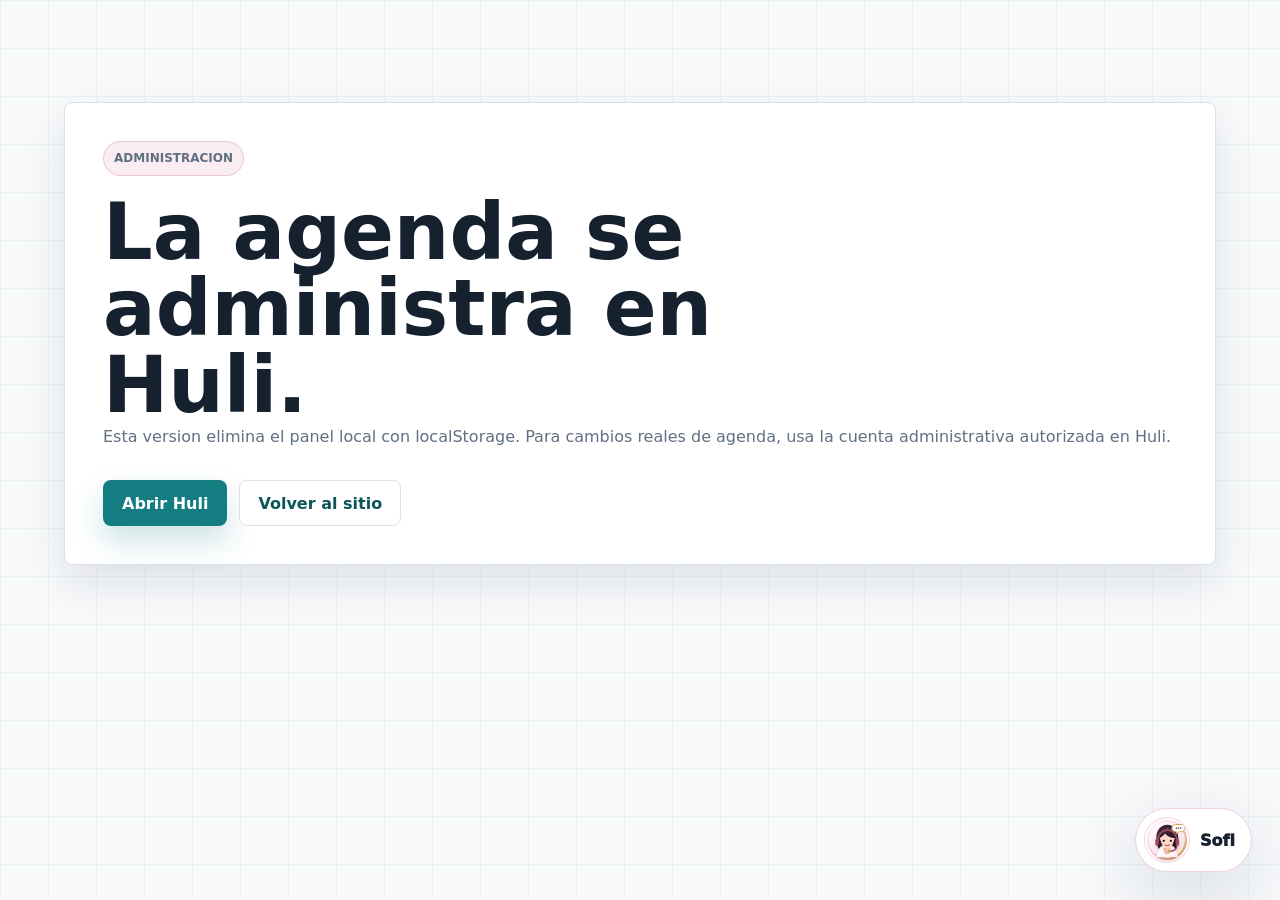
==== commit 636cc754: "Remove demo wording" ====
--- a/admin.html
+++ b/admin.html
@@ -12,7 +12,7 @@
       <div class="handoff-panel">
         <p class="eyebrow">Administracion</p>
         <h1>La agenda se administra en Huli.</h1>
-        <p>Esta version elimina el panel demo con localStorage. Para cambios reales de agenda, usa la cuenta administrativa autorizada en Huli.</p>
+        <p>Esta version elimina el panel local con localStorage. Para cambios reales de agenda, usa la cuenta administrativa autorizada en Huli.</p>
         <div class="hero-actions">
           <a class="button primary" href="https://www.hulihealth.com/">Abrir Huli</a>
           <a class="button secondary" href="index.html">Volver al sitio</a>
--- a/styles.css
+++ b/styles.css
@@ -10,6 +10,7 @@
   --plum: #51334b;
   --gold: #b68a3c;
   --shadow: 0 24px 70px rgba(21, 33, 47, .14);
+  --soft-shadow: 0 18px 42px rgba(21, 33, 47, .1);
   color-scheme: light;
   font-family: Inter, ui-sans-serif, system-ui, -apple-system, BlinkMacSystemFont, "Segoe UI", sans-serif;
 }
@@ -68,7 +69,7 @@
   gap: 18px;
   padding: 14px clamp(18px, 4vw, 58px);
   border-bottom: 1px solid rgba(217, 224, 232, .82);
-  background: rgba(255, 255, 255, .92);
+  background: linear-gradient(180deg, rgba(255, 255, 255, .96), rgba(255, 255, 255, .88));
   backdrop-filter: blur(18px);
 }
 
@@ -86,7 +87,9 @@
   height: 44px;
   border-radius: 50%;
   color: var(--white);
-  background: linear-gradient(135deg, var(--teal), var(--plum));
+  background:
+    radial-gradient(circle at 30% 22%, rgba(255, 255, 255, .36), transparent 18%),
+    linear-gradient(135deg, var(--teal), var(--plum));
   font-weight: 900;
 }
 
@@ -171,6 +174,21 @@
   background: #102536;
 }
 
+.hero::after {
+  position: absolute;
+  right: clamp(22px, 6vw, 92px);
+  bottom: clamp(18px, 5vw, 70px);
+  width: min(32vw, 430px);
+  height: min(17vw, 220px);
+  border: 1px solid rgba(255, 255, 255, .2);
+  border-radius: 8px;
+  background:
+    linear-gradient(135deg, rgba(255, 255, 255, .18), rgba(255, 255, 255, .04)),
+    linear-gradient(135deg, rgba(20, 125, 130, .7), rgba(81, 51, 75, .58));
+  box-shadow: 34px 34px 0 rgba(198, 80, 127, .18);
+  content: "";
+}
+
 .hero-image,
 .hero-overlay {
   position: absolute;
@@ -185,7 +203,8 @@
 
 .hero-overlay {
   background:
-    linear-gradient(90deg, rgba(16, 37, 54, .94), rgba(16, 37, 54, .74) 44%, rgba(16, 37, 54, .22)),
+    radial-gradient(circle at 78% 72%, rgba(198, 80, 127, .24), transparent 24%),
+    linear-gradient(90deg, rgba(16, 37, 54, .96), rgba(16, 37, 54, .76) 44%, rgba(16, 37, 54, .18)),
     linear-gradient(180deg, rgba(16, 37, 54, .1), rgba(16, 37, 54, .56));
 }
 
@@ -195,6 +214,16 @@
   max-width: 820px;
   padding: 20vh clamp(20px, 7vw, 92px) 12vh;
   color: var(--white);
+}
+
+.hero-content::before {
+  display: block;
+  width: 74px;
+  height: 3px;
+  margin-bottom: 22px;
+  border-radius: 999px;
+  background: linear-gradient(90deg, var(--rose), var(--gold));
+  content: "";
 }
 
 .eyebrow,
@@ -291,7 +320,8 @@
 .metric {
   min-height: 154px;
   padding: 34px;
-  background: var(--white);
+  background:
+    linear-gradient(180deg, rgba(255, 255, 255, .96), rgba(247, 249, 251, .96));
 }
 
 .metric strong {
@@ -313,6 +343,25 @@
   grid-template-columns: minmax(0, 1.05fr) minmax(300px, .95fr);
   gap: clamp(28px, 5vw, 70px);
   align-items: center;
+}
+
+.doctor-profile {
+  position: relative;
+  overflow: hidden;
+  background:
+    linear-gradient(90deg, rgba(20, 125, 130, .06), transparent 46%),
+    linear-gradient(180deg, transparent, rgba(255, 255, 255, .52));
+}
+
+.doctor-profile::before {
+  position: absolute;
+  left: clamp(20px, 5vw, 70px);
+  top: clamp(34px, 5vw, 62px);
+  width: 118px;
+  height: 118px;
+  border: 1px solid rgba(20, 125, 130, .16);
+  border-radius: 50%;
+  content: "";
 }
 
 .doctor-copy p:not(.eyebrow),
@@ -358,17 +407,30 @@
   border: 1px solid var(--line);
   border-radius: 8px;
   background: var(--white);
-  box-shadow: var(--shadow);
+  box-shadow: var(--soft-shadow);
 }
 
 .doctor-photo-card {
+  position: relative;
   overflow: hidden;
+  transform: translateZ(0);
+}
+
+.doctor-photo-card::before {
+  position: absolute;
+  inset: 12px;
+  z-index: 1;
+  border: 1px solid rgba(255, 255, 255, .6);
+  border-radius: 6px;
+  content: "";
+  pointer-events: none;
 }
 
 .doctor-photo-card img {
   width: 100%;
-  aspect-ratio: 4 / 4.6;
+  aspect-ratio: 4 / 4.35;
   object-fit: cover;
+  object-position: center 18%;
 }
 
 .doctor-photo-card figcaption,
@@ -391,6 +453,8 @@
 .feature-panel {
   display: grid;
   gap: 18px;
+  background:
+    linear-gradient(180deg, rgba(255, 255, 255, .98), rgba(247, 251, 251, .98));
 }
 
 .service-row {
@@ -419,7 +483,13 @@
   border: 1px solid var(--line);
   border-radius: 8px;
   background: var(--white);
-  box-shadow: var(--shadow);
+  box-shadow: var(--soft-shadow);
+  transition: transform .18s ease, box-shadow .18s ease;
+}
+
+.service-card:hover {
+  transform: translateY(-4px);
+  box-shadow: 0 26px 60px rgba(21, 33, 47, .16);
 }
 
 .service-card img {
@@ -641,7 +711,8 @@
   border-radius: 8px;
   padding: 20px;
   color: var(--ink);
-  background: rgba(255, 255, 255, .98);
+  background:
+    linear-gradient(180deg, rgba(255, 255, 255, .99), rgba(247, 251, 251, .99));
   box-shadow: var(--shadow);
 }
 
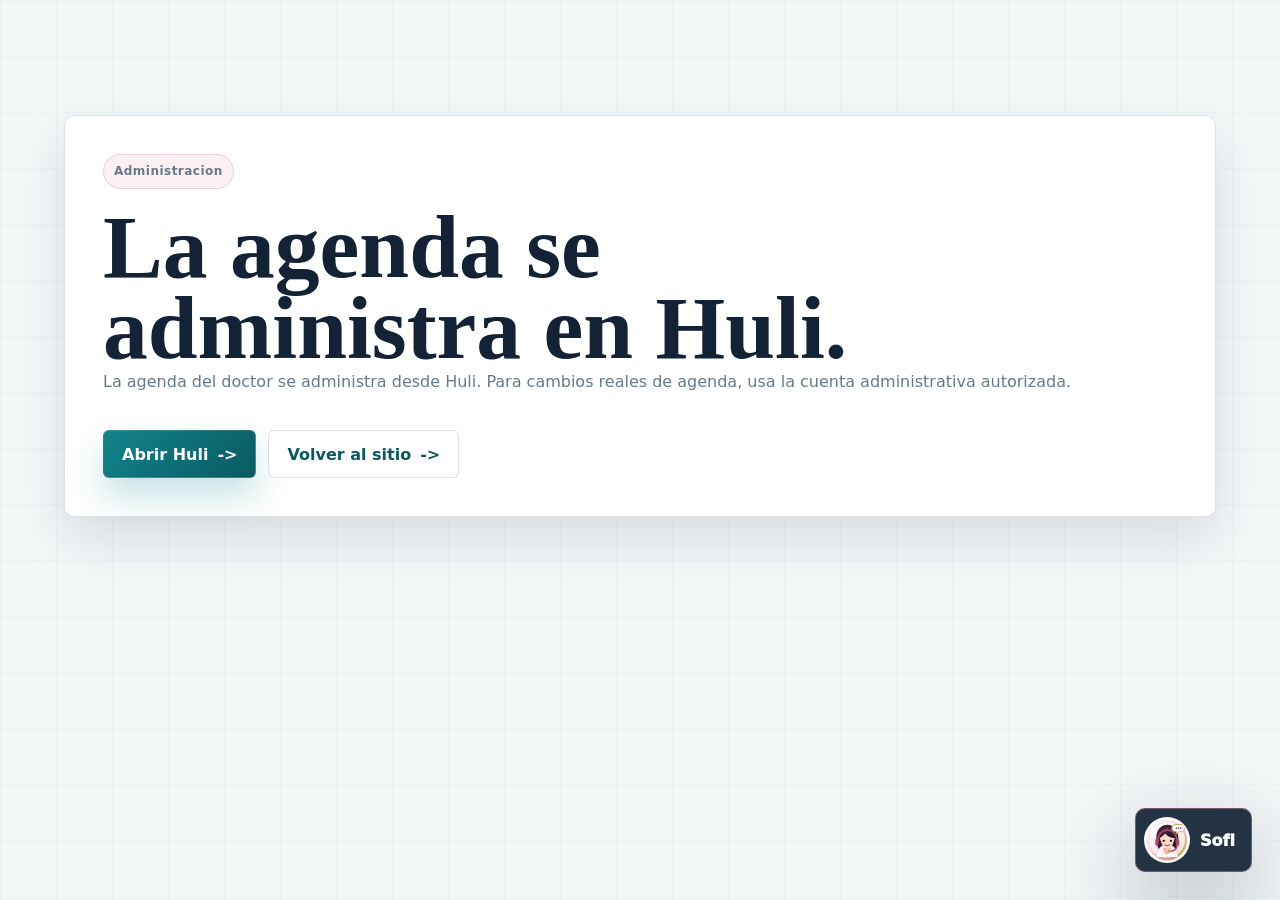
==== commit b280e4b3: "Elevate editorial medical design" ====
--- a/admin.html
+++ b/admin.html
@@ -12,7 +12,7 @@
       <div class="handoff-panel">
         <p class="eyebrow">Administracion</p>
         <h1>La agenda se administra en Huli.</h1>
-        <p>Esta version elimina el panel local con localStorage. Para cambios reales de agenda, usa la cuenta administrativa autorizada en Huli.</p>
+        <p>La agenda del doctor se administra desde Huli. Para cambios reales de agenda, usa la cuenta administrativa autorizada.</p>
         <div class="hero-actions">
           <a class="button primary" href="https://www.hulihealth.com/">Abrir Huli</a>
           <a class="button secondary" href="index.html">Volver al sitio</a>
--- a/styles.css
+++ b/styles.css
@@ -1,18 +1,30 @@
 :root {
-  --ink: #15212f;
-  --muted: #607083;
-  --line: #d9e0e8;
-  --paper: #f7f9fb;
+  --ink: #132235;
+  --muted: #68798c;
+  --line: rgba(101, 124, 145, .22);
+  --paper: #f4f7f8;
   --white: #ffffff;
-  --teal: #147d82;
-  --teal-dark: #0c565a;
+  --night: #071929;
+  --night-2: #102b45;
+  --teal: #12848c;
+  --teal-dark: #0a5960;
   --rose: #c6507f;
-  --plum: #51334b;
-  --gold: #b68a3c;
-  --shadow: 0 24px 70px rgba(21, 33, 47, .14);
-  --soft-shadow: 0 18px 42px rgba(21, 33, 47, .1);
+  --plum: #56344d;
+  --gold: #b9914c;
+  --cyan-soft: #dff3f2;
+  --font-body: Inter, ui-sans-serif, system-ui, -apple-system, BlinkMacSystemFont, "Segoe UI", sans-serif;
+  --font-display: "Iowan Old Style", Georgia, "Times New Roman", serif;
+  --radius-sm: 6px;
+  --radius-md: 10px;
+  --radius-lg: 18px;
+  --shadow-soft: 0 22px 54px rgba(19, 34, 53, .12);
+  --shadow-deep: 0 34px 90px rgba(7, 25, 41, .32);
+  --container: minmax(20px, 1fr) repeat(12, minmax(0, 94px)) minmax(20px, 1fr);
+  --ease: cubic-bezier(.2, .8, .2, 1);
+  --fast: 180ms;
+  --slow: 700ms;
   color-scheme: light;
-  font-family: Inter, ui-sans-serif, system-ui, -apple-system, BlinkMacSystemFont, "Segoe UI", sans-serif;
+  font-family: var(--font-body);
 }
 
 * {
@@ -38,10 +50,15 @@
   inset: 0;
   z-index: -1;
   background:
-    linear-gradient(90deg, rgba(20, 125, 130, .05) 1px, transparent 1px),
-    linear-gradient(180deg, rgba(20, 125, 130, .05) 1px, transparent 1px);
-  background-size: 48px 48px;
+    linear-gradient(90deg, rgba(18, 132, 140, .045) 1px, transparent 1px),
+    linear-gradient(180deg, rgba(18, 132, 140, .045) 1px, transparent 1px);
+  background-size: 56px 56px;
   content: "";
+}
+
+body.nav-open,
+body.chat-open {
+  overflow: hidden;
 }
 
 a {
@@ -55,40 +72,55 @@
 }
 
 button,
-input {
+input,
+select {
   font: inherit;
 }
 
 .site-header {
-  position: sticky;
-  top: 0;
-  z-index: 30;
+  position: fixed;
+  top: 14px;
+  left: clamp(14px, 3vw, 42px);
+  right: clamp(14px, 3vw, 42px);
+  z-index: 60;
   display: flex;
   align-items: center;
   justify-content: space-between;
   gap: 18px;
-  padding: 14px clamp(18px, 4vw, 58px);
-  border-bottom: 1px solid rgba(217, 224, 232, .82);
-  background: linear-gradient(180deg, rgba(255, 255, 255, .96), rgba(255, 255, 255, .88));
+  min-height: 64px;
+  border: 1px solid rgba(255, 255, 255, .16);
+  border-radius: var(--radius-md);
+  padding: 10px 14px;
+  color: var(--white);
+  background: rgba(7, 25, 41, .62);
+  box-shadow: 0 18px 50px rgba(7, 25, 41, .18);
   backdrop-filter: blur(18px);
+  transition: min-height var(--fast) var(--ease), background var(--fast) var(--ease), border-color var(--fast) var(--ease);
+}
+
+.site-header[data-condensed] {
+  min-height: 56px;
+  border-color: rgba(18, 132, 140, .26);
+  background: rgba(7, 25, 41, .86);
 }
 
 .brand {
   display: inline-flex;
   align-items: center;
   gap: 12px;
-  min-width: 235px;
+  min-width: 245px;
 }
 
 .brand-mark {
   display: grid;
   place-items: center;
-  width: 44px;
-  height: 44px;
+  width: 42px;
+  height: 42px;
+  border: 1px solid rgba(255, 255, 255, .24);
   border-radius: 50%;
   color: var(--white);
   background:
-    radial-gradient(circle at 30% 22%, rgba(255, 255, 255, .36), transparent 18%),
+    radial-gradient(circle at 32% 22%, rgba(255, 255, 255, .44), transparent 18%),
     linear-gradient(135deg, var(--teal), var(--plum));
   font-weight: 900;
 }
@@ -99,54 +131,95 @@
 }
 
 .brand small {
-  color: var(--muted);
+  color: rgba(255, 255, 255, .68);
   font-size: 12px;
 }
 
 .main-nav {
   display: flex;
   align-items: center;
-  gap: clamp(12px, 2vw, 26px);
-  color: #314255;
-  font-size: 14px;
-  font-weight: 780;
-}
-
-.main-nav a:hover {
-  color: var(--teal);
+  gap: clamp(12px, 2vw, 24px);
+  color: rgba(255, 255, 255, .76);
+  font-size: 13px;
+  font-weight: 760;
+}
+
+.main-nav a,
+.nav-cta {
+  position: relative;
+}
+
+.main-nav a::after,
+.text-link::after {
+  position: absolute;
+  left: 0;
+  right: 100%;
+  bottom: -5px;
+  height: 1px;
+  background: currentColor;
+  content: "";
+  transition: right var(--fast) var(--ease);
+}
+
+.main-nav a:hover::after,
+.text-link:hover::after {
+  right: 0;
+}
+
+.nav-cta {
+  border: 1px solid rgba(255, 255, 255, .22);
+  border-radius: var(--radius-sm);
+  padding: 10px 13px;
+  color: var(--white);
+  background: rgba(255, 255, 255, .1);
+  cursor: pointer;
+  font-weight: 820;
 }
 
 .mobile-menu-toggle {
   display: none;
-  border: 1px solid var(--line);
-  border-radius: 8px;
+  border: 1px solid rgba(255, 255, 255, .24);
+  border-radius: var(--radius-sm);
   padding: 9px 11px;
-  background: var(--white);
-  color: var(--ink);
-  font-weight: 800;
+  color: var(--white);
+  background: rgba(255, 255, 255, .1);
+  font-weight: 820;
 }
 
 .button {
+  position: relative;
   display: inline-flex;
   align-items: center;
   justify-content: center;
-  min-height: 46px;
+  gap: 9px;
+  min-height: 48px;
+  overflow: hidden;
   border: 1px solid transparent;
-  border-radius: 8px;
-  padding: 12px 18px;
-  font-weight: 850;
-  transition: transform .16s ease, box-shadow .16s ease, background .16s ease;
+  border-radius: var(--radius-sm);
+  padding: 13px 18px;
+  font-weight: 860;
   cursor: pointer;
+  transition: transform var(--fast) var(--ease), border-color var(--fast) var(--ease), background var(--fast) var(--ease);
+}
+
+.button::after {
+  content: "->";
+  transition: transform var(--fast) var(--ease);
 }
 
 .button:hover {
-  transform: translateY(-1px);
+  transform: translateY(-2px);
+}
+
+.button:hover::after {
+  transform: translateX(4px);
 }
 
 .button.primary {
   color: var(--white);
-  background: var(--teal);
-  box-shadow: 0 15px 30px rgba(20, 125, 130, .22);
+  border-color: rgba(255, 255, 255, .16);
+  background: linear-gradient(135deg, var(--teal), var(--teal-dark));
+  box-shadow: 0 18px 34px rgba(18, 132, 140, .24);
 }
 
 .button.secondary {
@@ -155,73 +228,70 @@
   background: var(--white);
 }
 
+.button.secondary-on-dark {
+  color: var(--white);
+  border-color: rgba(255, 255, 255, .24);
+  background: rgba(255, 255, 255, .08);
+}
+
 .button.ghost {
   color: var(--white);
-  border-color: rgba(255, 255, 255, .46);
-  background: rgba(255, 255, 255, .13);
+  border-color: rgba(255, 255, 255, .34);
+  background: rgba(255, 255, 255, .1);
 }
 
 .button.wide {
   width: 100%;
 }
 
-.hero {
+.medical-hero {
   position: relative;
-  min-height: 86vh;
-  display: grid;
+  min-height: 100vh;
+  display: grid;
+  grid-template-columns: var(--container);
   align-items: end;
   overflow: hidden;
-  background: #102536;
-}
-
-.hero::after {
-  position: absolute;
-  right: clamp(22px, 6vw, 92px);
-  bottom: clamp(18px, 5vw, 70px);
-  width: min(32vw, 430px);
-  height: min(17vw, 220px);
-  border: 1px solid rgba(255, 255, 255, .2);
-  border-radius: 8px;
+  padding: 128px 0 64px;
+  color: var(--white);
   background:
-    linear-gradient(135deg, rgba(255, 255, 255, .18), rgba(255, 255, 255, .04)),
-    linear-gradient(135deg, rgba(20, 125, 130, .7), rgba(81, 51, 75, .58));
-  box-shadow: 34px 34px 0 rgba(198, 80, 127, .18);
-  content: "";
-}
-
-.hero-image,
-.hero-overlay {
+    radial-gradient(circle at 75% 45%, rgba(198, 80, 127, .26), transparent 22%),
+    radial-gradient(circle at 28% 80%, rgba(18, 132, 140, .2), transparent 28%),
+    linear-gradient(135deg, #061625, #102d47 54%, #071929);
+}
+
+.hero-grid-lines {
   position: absolute;
   inset: 0;
-  width: 100%;
-  height: 100%;
-}
-
-.hero-image {
-  object-fit: cover;
-}
-
-.hero-overlay {
+  opacity: .18;
   background:
-    radial-gradient(circle at 78% 72%, rgba(198, 80, 127, .24), transparent 24%),
-    linear-gradient(90deg, rgba(16, 37, 54, .96), rgba(16, 37, 54, .76) 44%, rgba(16, 37, 54, .18)),
-    linear-gradient(180deg, rgba(16, 37, 54, .1), rgba(16, 37, 54, .56));
-}
-
-.hero-content {
+    linear-gradient(90deg, rgba(255, 255, 255, .16) 1px, transparent 1px),
+    linear-gradient(180deg, rgba(255, 255, 255, .12) 1px, transparent 1px);
+  background-size: 84px 84px;
+  mask-image: linear-gradient(90deg, #000 0 55%, transparent 88%);
+}
+
+.hero-kicker {
+  position: absolute;
+  left: clamp(18px, 4vw, 62px);
+  top: 42%;
+  writing-mode: vertical-rl;
+  color: rgba(255, 255, 255, .38);
+  font-size: 12px;
+  letter-spacing: .22em;
+}
+
+.hero-copy {
   position: relative;
-  z-index: 1;
-  max-width: 820px;
-  padding: 20vh clamp(20px, 7vw, 92px) 12vh;
-  color: var(--white);
-}
-
-.hero-content::before {
+  z-index: 2;
+  grid-column: 2 / span 6;
+  max-width: 760px;
+}
+
+.hero-copy::before {
   display: block;
-  width: 74px;
-  height: 3px;
-  margin-bottom: 22px;
-  border-radius: 999px;
+  width: 82px;
+  height: 2px;
+  margin-bottom: 24px;
   background: linear-gradient(90deg, var(--rose), var(--gold));
   content: "";
 }
@@ -231,22 +301,23 @@
   display: inline-flex;
   align-items: center;
   width: fit-content;
-  border: 1px solid rgba(198, 80, 127, .24);
+  border: 1px solid rgba(198, 80, 127, .22);
   border-radius: 999px;
   padding: 6px 10px;
   color: var(--rose);
-  background: rgba(198, 80, 127, .1);
+  background: rgba(198, 80, 127, .08);
   font-size: 12px;
   font-weight: 850;
-  letter-spacing: 0;
-  text-transform: uppercase;
-}
-
-.hero .eyebrow,
+  letter-spacing: .04em;
+}
+
+.medical-hero .eyebrow,
+.technology-scene .eyebrow,
+.closing-scene .eyebrow,
 .detail-hero .eyebrow {
-  color: #ffe0ed;
-  border-color: rgba(255, 255, 255, .25);
-  background: rgba(255, 255, 255, .14);
+  color: #ffdce9;
+  border-color: rgba(255, 255, 255, .22);
+  background: rgba(255, 255, 255, .1);
 }
 
 h1,
@@ -257,46 +328,165 @@
   margin: 0;
 }
 
+h1,
+h2 {
+  font-family: var(--font-display);
+  font-weight: 620;
+  letter-spacing: 0;
+}
+
 h1 {
-  max-width: 780px;
+  max-width: 790px;
   margin-top: 18px;
-  font-size: clamp(42px, 7vw, 78px);
-  line-height: .98;
+  font-size: clamp(52px, 7vw, 96px);
+  line-height: .9;
 }
 
 h2 {
-  margin-top: 12px;
-  font-size: clamp(30px, 4vw, 52px);
-  line-height: 1.03;
+  margin-top: 14px;
+  font-size: clamp(34px, 5vw, 70px);
+  line-height: .96;
 }
 
 h3 {
-  font-size: 24px;
-}
-
-.hero-content p:not(.eyebrow),
+  font-size: clamp(24px, 3vw, 38px);
+  line-height: 1.05;
+}
+
+.hero-copy p:not(.eyebrow),
 .detail-hero p {
-  max-width: 660px;
-  margin-top: 20px;
-  color: rgba(255, 255, 255, .88);
+  max-width: 620px;
+  margin-top: 24px;
+  color: rgba(255, 255, 255, .78);
   font-size: 18px;
-  line-height: 1.7;
+  line-height: 1.75;
 }
 
 .hero-actions {
   display: flex;
   flex-wrap: wrap;
   gap: 12px;
-  margin-top: 30px;
+  margin-top: 34px;
+}
+
+.hero-proof {
+  position: relative;
+  z-index: 2;
+  grid-column: 2 / span 4;
+  align-self: start;
+  display: grid;
+  grid-template-columns: repeat(2, minmax(0, 1fr));
+  gap: 1px;
+  max-width: 490px;
+  margin-top: 42px;
+  border: 1px solid rgba(255, 255, 255, .16);
+  background: rgba(255, 255, 255, .12);
+}
+
+.hero-proof span {
+  min-height: 68px;
+  display: grid;
+  align-items: center;
+  padding: 14px;
+  color: rgba(255, 255, 255, .82);
+  background: rgba(7, 25, 41, .42);
+  font-size: 13px;
+  font-weight: 780;
+}
+
+.hero-portrait {
+  position: relative;
+  z-index: 1;
+  grid-column: 8 / span 6;
+  grid-row: 1 / span 2;
+  align-self: end;
+  margin: 0;
+}
+
+.hero-portrait::before {
+  position: absolute;
+  inset: auto 4% 7% auto;
+  width: 82%;
+  height: 56%;
+  border: 1px solid rgba(255, 255, 255, .18);
+  border-radius: var(--radius-lg);
+  background: rgba(18, 132, 140, .12);
+  backdrop-filter: blur(16px);
+  content: "";
+}
+
+.hero-portrait img {
+  position: relative;
+  width: min(560px, 100%);
+  margin-left: auto;
+  filter: drop-shadow(0 36px 70px rgba(0, 0, 0, .32));
+  transform: translateY(8%);
+}
+
+.scroll-cue {
+  position: absolute;
+  right: clamp(22px, 4vw, 62px);
+  bottom: 34px;
+  display: grid;
+  justify-items: center;
+  gap: 8px;
+  color: rgba(255, 255, 255, .48);
+  font-size: 11px;
+  letter-spacing: .16em;
+  text-transform: uppercase;
+}
+
+.scroll-cue span {
+  width: 1px;
+  height: 48px;
+  background: linear-gradient(180deg, var(--rose), transparent);
+}
+
+.authority-ribbon {
+  display: grid;
+  grid-template-columns: repeat(3, 1fr);
+  gap: 1px;
+  background: var(--line);
+}
+
+.authority-ribbon article {
+  min-height: 150px;
+  display: grid;
+  align-content: end;
+  gap: 8px;
+  padding: clamp(24px, 4vw, 44px);
+  background: linear-gradient(180deg, #fff, #f7fbfb);
+}
+
+.authority-ribbon span,
+.editorial-number,
+.need-stage span,
+.journey-steps span {
+  color: var(--rose);
+  font-family: ui-monospace, SFMono-Regular, Consolas, monospace;
+  font-size: 12px;
+  letter-spacing: .14em;
+}
+
+.authority-ribbon strong {
+  color: var(--teal-dark);
+  font-family: var(--font-display);
+  font-size: clamp(28px, 4vw, 46px);
+  font-weight: 620;
+}
+
+.authority-ribbon p {
+  color: var(--muted);
+  line-height: 1.55;
 }
 
 .section {
-  padding: clamp(58px, 8vw, 108px) clamp(20px, 5vw, 70px);
+  padding: clamp(64px, 9vw, 132px) clamp(20px, 5vw, 76px);
 }
 
 .section-heading {
-  max-width: 820px;
-  margin-bottom: 34px;
+  max-width: 880px;
+  margin-bottom: 38px;
 }
 
 .section-heading p:not(.eyebrow),
@@ -305,66 +495,30 @@
   margin-top: 16px;
   color: var(--muted);
   font-size: 17px;
-  line-height: 1.7;
-}
-
-.intro-band {
-  display: grid;
-  grid-template-columns: repeat(3, 1fr);
-  gap: 1px;
-  padding-top: 0;
-  padding-bottom: 0;
-  background: var(--line);
-}
-
-.metric {
-  min-height: 154px;
-  padding: 34px;
-  background:
-    linear-gradient(180deg, rgba(255, 255, 255, .96), rgba(247, 249, 251, .96));
-}
-
-.metric strong {
-  display: block;
-  color: var(--teal-dark);
-  font-size: clamp(26px, 3vw, 40px);
-}
-
-.metric span {
-  display: block;
-  margin-top: 8px;
-  color: var(--muted);
-  line-height: 1.5;
-}
-
-.doctor-profile,
-.split {
-  display: grid;
-  grid-template-columns: minmax(0, 1.05fr) minmax(300px, .95fr);
-  gap: clamp(28px, 5vw, 70px);
-  align-items: center;
-}
-
-.doctor-profile {
+  line-height: 1.75;
+}
+
+.editorial-profile {
   position: relative;
-  overflow: hidden;
-  background:
-    linear-gradient(90deg, rgba(20, 125, 130, .06), transparent 46%),
-    linear-gradient(180deg, transparent, rgba(255, 255, 255, .52));
-}
-
-.doctor-profile::before {
-  position: absolute;
-  left: clamp(20px, 5vw, 70px);
-  top: clamp(34px, 5vw, 62px);
-  width: 118px;
-  height: 118px;
-  border: 1px solid rgba(20, 125, 130, .16);
-  border-radius: 50%;
-  content: "";
-}
-
-.doctor-copy p:not(.eyebrow),
+  display: grid;
+  grid-template-columns: minmax(28px, .4fr) minmax(0, 1.1fr) minmax(300px, .72fr);
+  gap: clamp(24px, 5vw, 72px);
+  align-items: start;
+  background: linear-gradient(180deg, rgba(255, 255, 255, .2), rgba(255, 255, 255, .74));
+}
+
+.vertical-label {
+  writing-mode: vertical-rl;
+  color: rgba(19, 34, 53, .32);
+  font-size: 12px;
+  letter-spacing: .18em;
+  text-transform: uppercase;
+}
+
+.profile-copy p:not(.eyebrow),
+.profile-aside p,
+.need-finder p,
+.featured-treatment-row p,
 .split p,
 .premium-panel p,
 .lux-card p,
@@ -372,18 +526,168 @@
 .article-card p,
 .handoff-panel p {
   color: var(--muted);
-  line-height: 1.7;
-}
-
+  line-height: 1.75;
+}
+
+.profile-aside {
+  position: sticky;
+  top: 110px;
+  display: grid;
+  gap: 14px;
+  border-left: 1px solid var(--line);
+  padding-left: clamp(22px, 3vw, 38px);
+}
+
+.profile-aside strong {
+  font-size: 18px;
+}
+
+.need-finder {
+  display: grid;
+  grid-template-columns: minmax(0, .88fr) minmax(360px, 1.12fr);
+  gap: clamp(24px, 5vw, 72px);
+  align-items: center;
+  background:
+    linear-gradient(90deg, rgba(18, 132, 140, .08), transparent 42%),
+    #fff;
+}
+
+.need-tabs {
+  display: grid;
+  gap: 8px;
+  margin-top: 28px;
+}
+
+.need-tabs button {
+  width: 100%;
+  border: 0;
+  border-bottom: 1px solid var(--line);
+  padding: 15px 0;
+  color: var(--ink);
+  background: transparent;
+  text-align: left;
+  cursor: pointer;
+  font-family: var(--font-display);
+  font-size: clamp(22px, 3vw, 36px);
+  transition: color var(--fast) var(--ease), padding-left var(--fast) var(--ease);
+}
+
+.need-tabs button.is-active,
+.need-tabs button:hover {
+  padding-left: 16px;
+  color: var(--teal-dark);
+}
+
+.need-stage {
+  display: grid;
+  grid-template-columns: minmax(180px, .88fr) minmax(0, 1fr);
+  gap: 0;
+  overflow: hidden;
+  border: 1px solid var(--line);
+  border-radius: var(--radius-md);
+  background: var(--night);
+  box-shadow: var(--shadow-deep);
+}
+
+.need-stage img {
+  width: 100%;
+  height: 100%;
+  min-height: 430px;
+  object-fit: cover;
+}
+
+.need-stage div {
+  display: grid;
+  align-content: center;
+  gap: 18px;
+  padding: clamp(28px, 5vw, 56px);
+  color: var(--white);
+}
+
+.need-stage p {
+  color: rgba(255, 255, 255, .72);
+}
+
+.need-links {
+  display: flex !important;
+  flex-wrap: wrap;
+  align-content: start !important;
+  padding: 0 !important;
+  gap: 10px !important;
+}
+
+.need-links a,
+.need-links button {
+  border: 1px solid rgba(255, 255, 255, .2);
+  border-radius: var(--radius-sm);
+  padding: 11px 13px;
+  color: var(--white);
+  background: rgba(255, 255, 255, .08);
+  cursor: pointer;
+  font-weight: 820;
+}
+
+.technology-scene {
+  position: relative;
+  display: grid;
+  grid-template-columns: var(--container);
+  gap: 0;
+  padding: clamp(70px, 10vw, 142px) 0;
+  overflow: hidden;
+  color: var(--white);
+  background:
+    radial-gradient(circle at 26% 50%, rgba(18, 132, 140, .24), transparent 24%),
+    linear-gradient(135deg, #061522, #102943 68%, #301f31);
+}
+
+.tech-media {
+  position: relative;
+  grid-column: 2 / span 6;
+  min-height: 540px;
+  overflow: hidden;
+  border: 1px solid rgba(255, 255, 255, .14);
+  border-radius: var(--radius-md);
+}
+
+.tech-media img {
+  width: 100%;
+  height: 100%;
+  object-fit: cover;
+  filter: saturate(.9) contrast(1.04);
+}
+
+.scan-line {
+  position: absolute;
+  left: 0;
+  right: 0;
+  top: 36%;
+  height: 1px;
+  background: linear-gradient(90deg, transparent, var(--rose), transparent);
+}
+
+.tech-copy {
+  grid-column: 8 / span 5;
+  align-self: center;
+  display: grid;
+  gap: 18px;
+}
+
+.tech-copy p:not(.eyebrow) {
+  color: rgba(255, 255, 255, .72);
+  line-height: 1.75;
+}
+
+.tech-notes,
 .doctor-highlights,
 .treatment-strip,
 .quick-link-grid {
   display: flex;
   flex-wrap: wrap;
   gap: 10px;
-  margin-top: 22px;
-}
-
+  margin-top: 12px;
+}
+
+.tech-notes span,
 .doctor-highlights span,
 .treatment-strip span,
 .quick-link-grid a {
@@ -395,6 +699,188 @@
   font-weight: 760;
 }
 
+.tech-notes span {
+  color: rgba(255, 255, 255, .82);
+  border-color: rgba(255, 255, 255, .16);
+  background: rgba(255, 255, 255, .08);
+}
+
+.treatment-editorial {
+  background: var(--paper);
+}
+
+.featured-treatment-row {
+  display: grid;
+  grid-template-columns: 90px minmax(0, 1fr) minmax(300px, .8fr);
+  gap: clamp(20px, 4vw, 52px);
+  align-items: center;
+  padding: clamp(24px, 5vw, 60px);
+  border-top: 1px solid var(--line);
+  border-bottom: 1px solid var(--line);
+  background: rgba(255, 255, 255, .62);
+}
+
+.editorial-number {
+  align-self: start;
+  font-size: 16px;
+}
+
+.featured-treatment-row img {
+  width: 100%;
+  aspect-ratio: 4 / 3;
+  object-fit: cover;
+  border-radius: var(--radius-sm);
+}
+
+.treatment-list {
+  display: grid;
+  grid-template-columns: repeat(3, minmax(0, 1fr));
+  gap: 1px;
+  margin-top: 24px;
+  background: var(--line);
+}
+
+.treatment-list a {
+  min-height: 178px;
+  display: grid;
+  align-content: end;
+  gap: 10px;
+  padding: 24px;
+  background: #fff;
+  transition: transform var(--fast) var(--ease), background var(--fast) var(--ease);
+}
+
+.treatment-list a:hover {
+  transform: translateY(-3px);
+  background: #f7fbfb;
+}
+
+.treatment-list span {
+  color: var(--rose);
+  font-size: 12px;
+  font-weight: 850;
+}
+
+.treatment-list strong {
+  font-family: var(--font-display);
+  font-size: 26px;
+  font-weight: 620;
+  line-height: 1.05;
+}
+
+.care-journey {
+  display: grid;
+  grid-template-columns: minmax(20px, 1fr) minmax(260px, 380px) minmax(0, 820px) minmax(20px, 1fr);
+  gap: clamp(24px, 5vw, 72px);
+  padding: clamp(70px, 10vw, 136px) 0;
+  background: #fff;
+}
+
+.journey-sticky {
+  grid-column: 2;
+  position: sticky;
+  top: 110px;
+  align-self: start;
+}
+
+.journey-steps {
+  grid-column: 3;
+  display: grid;
+  gap: 0;
+  margin: 0;
+  padding: 0;
+  list-style: none;
+  border-top: 1px solid var(--line);
+}
+
+.journey-steps li {
+  display: grid;
+  grid-template-columns: 80px minmax(160px, .45fr) minmax(0, 1fr);
+  gap: 18px;
+  padding: 28px 0;
+  border-bottom: 1px solid var(--line);
+}
+
+.journey-steps p {
+  color: var(--muted);
+  line-height: 1.6;
+}
+
+.closing-scene {
+  display: grid;
+  grid-template-columns: var(--container);
+  align-items: center;
+  gap: 24px;
+  min-height: 58vh;
+  padding: clamp(78px, 10vw, 140px) 0;
+  color: var(--white);
+  background:
+    linear-gradient(135deg, rgba(7, 25, 41, .94), rgba(16, 43, 69, .84)),
+    url("https://images.unsplash.com/photo-1584982751601-97dcc096659c?auto=format&fit=crop&w=1800&q=80") center/cover;
+}
+
+.closing-scene > div:first-child {
+  grid-column: 2 / span 7;
+}
+
+.closing-scene > .hero-actions {
+  grid-column: 10 / span 4;
+  justify-content: flex-end;
+}
+
+.closing-scene p:not(.eyebrow) {
+  max-width: 640px;
+  margin-top: 18px;
+  color: rgba(255, 255, 255, .72);
+  line-height: 1.75;
+}
+
+.brand-footer {
+  display: grid;
+  grid-template-columns: minmax(0, 1.1fr) minmax(260px, .75fr) minmax(180px, .45fr);
+  gap: 24px;
+  padding: clamp(34px, 6vw, 76px);
+  color: rgba(255, 255, 255, .72);
+  background: #061522;
+}
+
+.brand-footer strong {
+  display: block;
+  color: var(--white);
+  font-family: var(--font-display);
+  font-size: 34px;
+  font-weight: 620;
+}
+
+.brand-footer p {
+  max-width: 520px;
+  margin-top: 10px;
+  line-height: 1.7;
+}
+
+.brand-footer nav {
+  display: grid;
+  gap: 10px;
+}
+
+.brand-footer a {
+  width: fit-content;
+}
+
+.brand-footer small {
+  align-self: end;
+  line-height: 1.5;
+}
+
+.doctor-profile,
+.split,
+.editorial-grid {
+  display: grid;
+  grid-template-columns: minmax(0, 1.05fr) minmax(300px, .95fr);
+  gap: clamp(28px, 5vw, 70px);
+  align-items: center;
+}
+
 .doctor-photo-card,
 .feature-panel,
 .premium-panel,
@@ -402,35 +888,23 @@
 .lux-card,
 .reference-card,
 .article-card,
-.handoff-panel {
+.handoff-panel,
+.service-card {
   margin: 0;
   border: 1px solid var(--line);
-  border-radius: 8px;
+  border-radius: var(--radius-md);
   background: var(--white);
-  box-shadow: var(--soft-shadow);
+  box-shadow: var(--shadow-soft);
 }
 
 .doctor-photo-card {
-  position: relative;
   overflow: hidden;
-  transform: translateZ(0);
-}
-
-.doctor-photo-card::before {
-  position: absolute;
-  inset: 12px;
-  z-index: 1;
-  border: 1px solid rgba(255, 255, 255, .6);
-  border-radius: 6px;
-  content: "";
-  pointer-events: none;
 }
 
 .doctor-photo-card img {
   width: 100%;
   aspect-ratio: 4 / 4.35;
   object-fit: cover;
-  object-position: center 18%;
 }
 
 .doctor-photo-card figcaption,
@@ -453,8 +927,6 @@
 .feature-panel {
   display: grid;
   gap: 18px;
-  background:
-    linear-gradient(180deg, rgba(255, 255, 255, .98), rgba(247, 251, 251, .98));
 }
 
 .service-row {
@@ -464,9 +936,10 @@
   padding-top: 16px;
 }
 
-.service-row span {
+.service-row span,
+.service-card p {
   color: var(--muted);
-  line-height: 1.55;
+  line-height: 1.65;
 }
 
 .service-grid,
@@ -480,16 +953,12 @@
 
 .service-card {
   overflow: hidden;
-  border: 1px solid var(--line);
-  border-radius: 8px;
-  background: var(--white);
-  box-shadow: var(--soft-shadow);
-  transition: transform .18s ease, box-shadow .18s ease;
+  transition: transform var(--fast) var(--ease), box-shadow var(--fast) var(--ease);
 }
 
 .service-card:hover {
   transform: translateY(-4px);
-  box-shadow: 0 26px 60px rgba(21, 33, 47, .16);
+  box-shadow: 0 26px 60px rgba(19, 34, 53, .16);
 }
 
 .service-card img {
@@ -504,17 +973,14 @@
 
 .service-card p {
   margin-top: 12px;
-  color: var(--muted);
-  line-height: 1.7;
 }
 
 .text-link {
+  position: relative;
   display: inline-flex;
   margin-top: 16px;
   color: var(--teal-dark);
   font-weight: 900;
-  text-decoration: underline;
-  text-underline-offset: 5px;
 }
 
 .action-band {
@@ -526,32 +992,19 @@
   background: linear-gradient(135deg, var(--teal-dark), var(--plum));
 }
 
-.action-band .eyebrow {
-  color: #f7d7e7;
-  border-color: rgba(255, 255, 255, .22);
-  background: rgba(255, 255, 255, .12);
-}
-
 .detail-hero {
   min-height: 62vh;
   display: grid;
   align-items: end;
-  padding: clamp(90px, 14vw, 150px) clamp(20px, 7vw, 92px) clamp(54px, 8vw, 90px);
+  padding: clamp(120px, 16vw, 180px) clamp(20px, 7vw, 92px) clamp(54px, 8vw, 90px);
   color: var(--white);
   background:
-    linear-gradient(90deg, rgba(16, 37, 54, .94), rgba(16, 37, 54, .62)),
+    linear-gradient(90deg, rgba(7, 25, 41, .94), rgba(16, 43, 69, .62)),
     url("https://images.unsplash.com/photo-1584982751601-97dcc096659c?auto=format&fit=crop&w=1600&q=80") center/cover;
 }
 
 .detail-hero.compact {
   min-height: 44vh;
-}
-
-.editorial-grid {
-  display: grid;
-  grid-template-columns: minmax(0, 1.25fr) minmax(280px, .75fr);
-  gap: 22px;
-  align-items: stretch;
 }
 
 .premium-panel,
@@ -581,7 +1034,7 @@
 .check-list {
   display: grid;
   gap: 10px;
-  margin: 4px 0 0;
+  margin: 16px 0 0;
   padding: 0;
   list-style: none;
 }
@@ -597,13 +1050,13 @@
   position: absolute;
   left: 0;
   color: var(--teal);
-  content: "✓";
+  content: ">";
 }
 
 .treatment-video-link,
 .faq-question {
   border: 1px solid var(--line);
-  border-radius: 8px;
+  border-radius: var(--radius-sm);
   padding: 11px 13px;
   color: var(--teal-dark);
   background: var(--white);
@@ -631,7 +1084,7 @@
 
 .faq-item {
   border: 1px solid var(--line);
-  border-radius: 8px;
+  border-radius: var(--radius-sm);
   background: var(--white);
 }
 
@@ -680,40 +1133,51 @@
 }
 
 .chat-fab {
+  position: relative;
   display: inline-flex;
   align-items: center;
   gap: 10px;
-  min-height: 58px;
-  border: 1px solid rgba(198, 80, 127, .26);
-  border-radius: 999px;
+  min-height: 62px;
+  border: 1px solid rgba(255, 255, 255, .2);
+  border-radius: var(--radius-md);
   padding: 8px 16px 8px 8px;
-  color: var(--ink);
-  background: var(--white);
-  box-shadow: var(--shadow);
+  color: var(--white);
+  background: rgba(7, 25, 41, .88);
+  box-shadow: var(--shadow-deep);
   cursor: pointer;
   font-weight: 950;
+  backdrop-filter: blur(14px);
+}
+
+.chat-fab::before {
+  position: absolute;
+  inset: -1px;
+  border: 1px solid rgba(198, 80, 127, .3);
+  border-radius: inherit;
+  content: "";
+  animation: softPulse 2.6s ease-in-out infinite;
 }
 
 .chat-avatar {
   width: 46px;
   height: 46px;
-  border: 1px solid rgba(198, 80, 127, .22);
+  border: 1px solid rgba(255, 255, 255, .22);
   border-radius: 50%;
   background: #fff;
   object-fit: cover;
 }
 
 .chat-panel {
-  width: min(392px, calc(100vw - 32px));
-  max-height: min(680px, calc(100vh - 116px));
+  width: min(460px, calc(100vw - 32px));
+  max-height: min(740px, calc(100vh - 116px));
   overflow: auto;
-  border: 1px solid var(--line);
-  border-radius: 8px;
-  padding: 20px;
+  border: 1px solid rgba(255, 255, 255, .18);
+  border-radius: var(--radius-md);
+  padding: 22px;
   color: var(--ink);
   background:
-    linear-gradient(180deg, rgba(255, 255, 255, .99), rgba(247, 251, 251, .99));
-  box-shadow: var(--shadow);
+    linear-gradient(180deg, rgba(255, 255, 255, .99), rgba(244, 247, 248, .98));
+  box-shadow: var(--shadow-deep);
 }
 
 .chat-panel-header {
@@ -734,7 +1198,9 @@
 
 .chat-panel h3 {
   margin-bottom: 12px;
-  font-size: 23px;
+  font-family: var(--font-display);
+  font-size: 30px;
+  font-weight: 620;
 }
 
 .chat-mode {
@@ -743,13 +1209,13 @@
   gap: 6px;
   padding: 5px;
   border: 1px solid var(--line);
-  border-radius: 8px;
+  border-radius: var(--radius-sm);
   background: #eef3f6;
 }
 
 .chat-mode button {
   border: 0;
-  border-radius: 7px;
+  border-radius: 5px;
   padding: 9px;
   color: var(--muted);
   background: transparent;
@@ -760,13 +1226,13 @@
 .chat-mode button.is-active {
   color: var(--ink);
   background: var(--white);
-  box-shadow: 0 8px 18px rgba(21, 33, 47, .08);
+  box-shadow: 0 8px 18px rgba(19, 34, 53, .08);
 }
 
 .chat-messages {
   display: grid;
   gap: 10px;
-  max-height: 242px;
+  max-height: 270px;
   overflow-y: auto;
   padding: 14px 2px 12px;
 }
@@ -774,7 +1240,7 @@
 .chat-message {
   max-width: 90%;
   border: 1px solid var(--line);
-  border-radius: 8px;
+  border-radius: var(--radius-sm);
   padding: 10px 12px;
   background: var(--white);
   color: #27384a;
@@ -784,7 +1250,7 @@
 
 .chat-message.user {
   justify-self: end;
-  border-color: rgba(20, 125, 130, .18);
+  border-color: rgba(18, 132, 140, .18);
   background: #e8f4f3;
 }
 
@@ -810,7 +1276,7 @@
 .chat-form input {
   width: 100%;
   border: 1px solid var(--line);
-  border-radius: 8px;
+  border-radius: var(--radius-sm);
   padding: 12px;
   color: var(--ink);
   background: var(--white);
@@ -852,15 +1318,15 @@
   display: grid;
   place-items: center;
   padding: 20px;
-  background: rgba(16, 37, 54, .72);
+  background: rgba(7, 25, 41, .72);
 }
 
 .video-modal-card {
   width: min(920px, 96vw);
-  border-radius: 8px;
+  border-radius: var(--radius-md);
   overflow: hidden;
   background: #101820;
-  box-shadow: var(--shadow);
+  box-shadow: var(--shadow-deep);
 }
 
 .video-modal-top {
@@ -886,51 +1352,164 @@
   border: 0;
 }
 
-@media (max-width: 980px) {
-  .mobile-menu-toggle {
-    display: inline-flex;
-  }
-
-  .main-nav {
-    position: absolute;
-    top: 100%;
-    left: 0;
-    right: 0;
-    display: none;
-    flex-direction: column;
-    align-items: stretch;
-    padding: 14px 20px 20px;
-    background: var(--white);
-    border-bottom: 1px solid var(--line);
-  }
-
-  .main-nav[data-open] {
-    display: flex;
-  }
-
-  .doctor-profile,
-  .split,
-  .editorial-grid,
-  .action-band {
+.reveal {
+  opacity: 0;
+  transform: translateY(18px);
+  transition: opacity var(--slow) var(--ease), transform var(--slow) var(--ease);
+}
+
+.reveal.is-visible {
+  opacity: 1;
+  transform: translateY(0);
+}
+
+@keyframes softPulse {
+  0%,
+  100% {
+    opacity: .28;
+  }
+  50% {
+    opacity: .72;
+  }
+}
+
+@media (prefers-reduced-motion: reduce) {
+  *,
+  *::before,
+  *::after {
+    scroll-behavior: auto !important;
+    animation-duration: .01ms !important;
+    animation-iteration-count: 1 !important;
+    transition-duration: .01ms !important;
+  }
+
+  .reveal {
+    opacity: 1;
+    transform: none;
+  }
+}
+
+@media (min-width: 1441px) {
+  :root {
+    --container: minmax(40px, 1fr) repeat(12, minmax(0, 108px)) minmax(40px, 1fr);
+  }
+}
+
+@media (max-width: 1080px) {
+  .medical-hero,
+  .technology-scene,
+  .closing-scene {
+    grid-template-columns: minmax(20px, 1fr) minmax(0, 1fr) minmax(20px, 1fr);
+  }
+
+  .hero-copy,
+  .hero-proof,
+  .hero-portrait,
+  .tech-media,
+  .tech-copy,
+  .closing-scene > div:first-child,
+  .closing-scene > .hero-actions {
+    grid-column: 2;
+  }
+
+  .hero-portrait {
+    grid-row: auto;
+    margin-top: 28px;
+  }
+
+  .hero-portrait img {
+    width: min(460px, 86vw);
+    margin: 0 auto;
+  }
+
+  .need-finder,
+  .editorial-profile,
+  .care-journey {
     grid-template-columns: 1fr;
+  }
+
+  .vertical-label,
+  .journey-sticky,
+  .journey-steps {
+    grid-column: auto;
+  }
+
+  .journey-sticky,
+  .profile-aside {
+    position: static;
   }
 
   .service-grid,
   .detail-cards,
   .reference-grid,
   .article-grid,
-  .intro-band {
+  .treatment-list,
+  .authority-ribbon {
+    grid-template-columns: 1fr;
+  }
+
+  .featured-treatment-row {
+    grid-template-columns: 1fr;
+  }
+}
+
+@media (max-width: 900px) {
+  .mobile-menu-toggle {
+    display: inline-flex;
+  }
+
+  .main-nav {
+    position: fixed;
+    inset: 0;
+    z-index: 70;
+    display: none;
+    align-content: center;
+    align-items: stretch;
+    justify-content: center;
+    gap: 18px;
+    padding: 92px 28px 32px;
+    background: rgba(7, 25, 41, .96);
+    font-family: var(--font-display);
+    font-size: clamp(30px, 8vw, 56px);
+  }
+
+  .main-nav[data-open] {
+    display: grid;
+  }
+
+  .nav-cta {
+    width: fit-content;
+    font-family: var(--font-body);
+    font-size: 16px;
+  }
+
+  .doctor-profile,
+  .split,
+  .editorial-grid,
+  .action-band,
+  .brand-footer {
     grid-template-columns: 1fr;
   }
 
   .action-band {
     display: grid;
   }
+
+  .need-stage {
+    grid-template-columns: 1fr;
+  }
+
+  .need-stage img {
+    min-height: 260px;
+  }
 }
 
 @media (max-width: 620px) {
   .site-header {
-    padding: 12px 16px;
+    top: 10px;
+    left: 10px;
+    right: 10px;
+    min-height: 58px;
   }
 
   .brand {
@@ -941,24 +1520,54 @@
     display: none;
   }
 
+  .medical-hero {
+    min-height: 92vh;
+    padding-top: 108px;
+  }
+
   h1 {
-    font-size: 42px;
-  }
-
-  .hero {
-    min-height: 78vh;
-  }
-
-  .hero-content {
-    padding: 18vh 20px 9vh;
-  }
-
-  .site-footer {
-    display: grid;
+    font-size: 48px;
+  }
+
+  h2 {
+    font-size: 38px;
+  }
+
+  .hero-proof {
+    grid-template-columns: 1fr;
+  }
+
+  .hero-kicker,
+  .scroll-cue {
+    display: none;
+  }
+
+  .hero-portrait::before {
+    inset: auto 0 5% 8%;
+  }
+
+  .tech-media {
+    min-height: 320px;
+  }
+
+  .journey-steps li {
+    grid-template-columns: 1fr;
   }
 
   .appointment-chat {
     right: 10px;
     bottom: 10px;
   }
-}
+
+  .chat-panel {
+    position: fixed;
+    inset: 76px 10px 10px;
+    width: auto;
+    max-height: none;
+    border-radius: var(--radius-md);
+  }
+
+  .chat-fab {
+    min-height: 58px;
+  }
+}
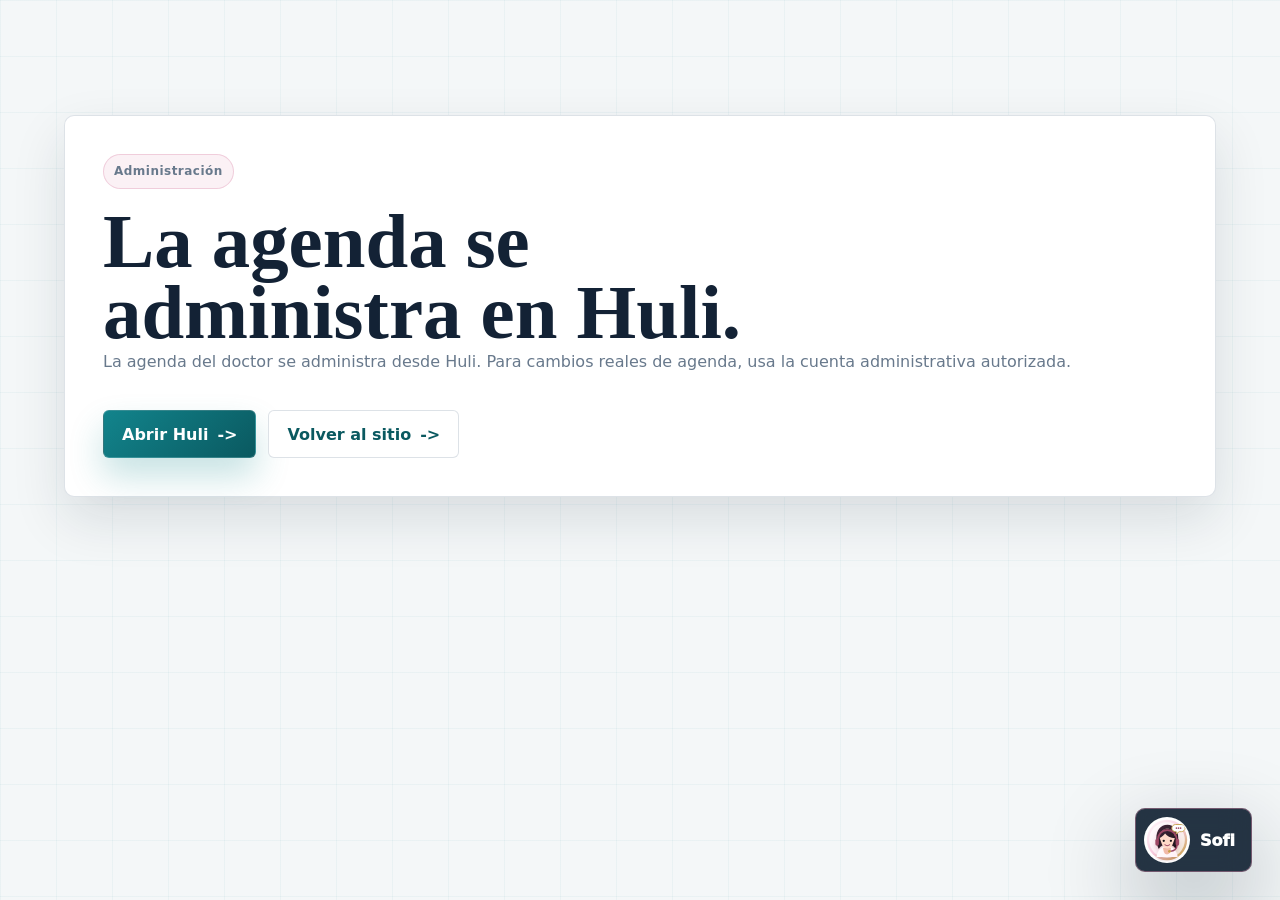
==== commit eb689049: "Correct Spanish copy and visual image alignment" ====
--- a/admin.html
+++ b/admin.html
@@ -3,14 +3,14 @@
   <head>
     <meta charset="utf-8">
     <meta name="viewport" content="width=device-width, initial-scale=1">
-    <title>Administracion | Dr. Luis Diego Carazo</title>
+    <title>Administración | Dr. Luis Diego Carazo</title>
     <link rel="stylesheet" href="styles.css">
     <script defer src="app.js"></script>
   </head>
   <body>
     <main class="section">
       <div class="handoff-panel">
-        <p class="eyebrow">Administracion</p>
+        <p class="eyebrow">Administración</p>
         <h1>La agenda se administra en Huli.</h1>
         <p>La agenda del doctor se administra desde Huli. Para cambios reales de agenda, usa la cuenta administrativa autorizada.</p>
         <div class="hero-actions">
--- a/styles.css
+++ b/styles.css
@@ -283,8 +283,8 @@
 .hero-copy {
   position: relative;
   z-index: 2;
-  grid-column: 2 / span 6;
-  max-width: 760px;
+  grid-column: 2 / span 5;
+  max-width: 680px;
 }
 
 .hero-copy::before {
@@ -336,10 +336,10 @@
 }
 
 h1 {
-  max-width: 790px;
+  max-width: 690px;
   margin-top: 18px;
-  font-size: clamp(52px, 7vw, 96px);
-  line-height: .9;
+  font-size: clamp(50px, 6vw, 86px);
+  line-height: .92;
 }
 
 h2 {
@@ -397,7 +397,7 @@
 .hero-portrait {
   position: relative;
   z-index: 1;
-  grid-column: 8 / span 6;
+  grid-column: 8 / -1;
   grid-row: 1 / span 2;
   align-self: end;
   margin: 0;
@@ -815,8 +815,8 @@
   padding: clamp(78px, 10vw, 140px) 0;
   color: var(--white);
   background:
-    linear-gradient(135deg, rgba(7, 25, 41, .94), rgba(16, 43, 69, .84)),
-    url("https://images.unsplash.com/photo-1584982751601-97dcc096659c?auto=format&fit=crop&w=1800&q=80") center/cover;
+    radial-gradient(circle at 18% 42%, rgba(18, 132, 140, .22), transparent 34%),
+    linear-gradient(135deg, rgba(7, 25, 41, .98), rgba(16, 43, 69, .9));
 }
 
 .closing-scene > div:first-child {
@@ -999,8 +999,8 @@
   padding: clamp(120px, 16vw, 180px) clamp(20px, 7vw, 92px) clamp(54px, 8vw, 90px);
   color: var(--white);
   background:
-    linear-gradient(90deg, rgba(7, 25, 41, .94), rgba(16, 43, 69, .62)),
-    url("https://images.unsplash.com/photo-1584982751601-97dcc096659c?auto=format&fit=crop&w=1600&q=80") center/cover;
+    radial-gradient(circle at 82% 24%, rgba(198, 80, 127, .18), transparent 34%),
+    linear-gradient(90deg, rgba(7, 25, 41, .98), rgba(16, 43, 69, .86));
 }
 
 .detail-hero.compact {
@@ -1353,8 +1353,8 @@
 }
 
 .reveal {
-  opacity: 0;
-  transform: translateY(18px);
+  opacity: 1;
+  transform: translateY(0);
   transition: opacity var(--slow) var(--ease), transform var(--slow) var(--ease);
 }
 
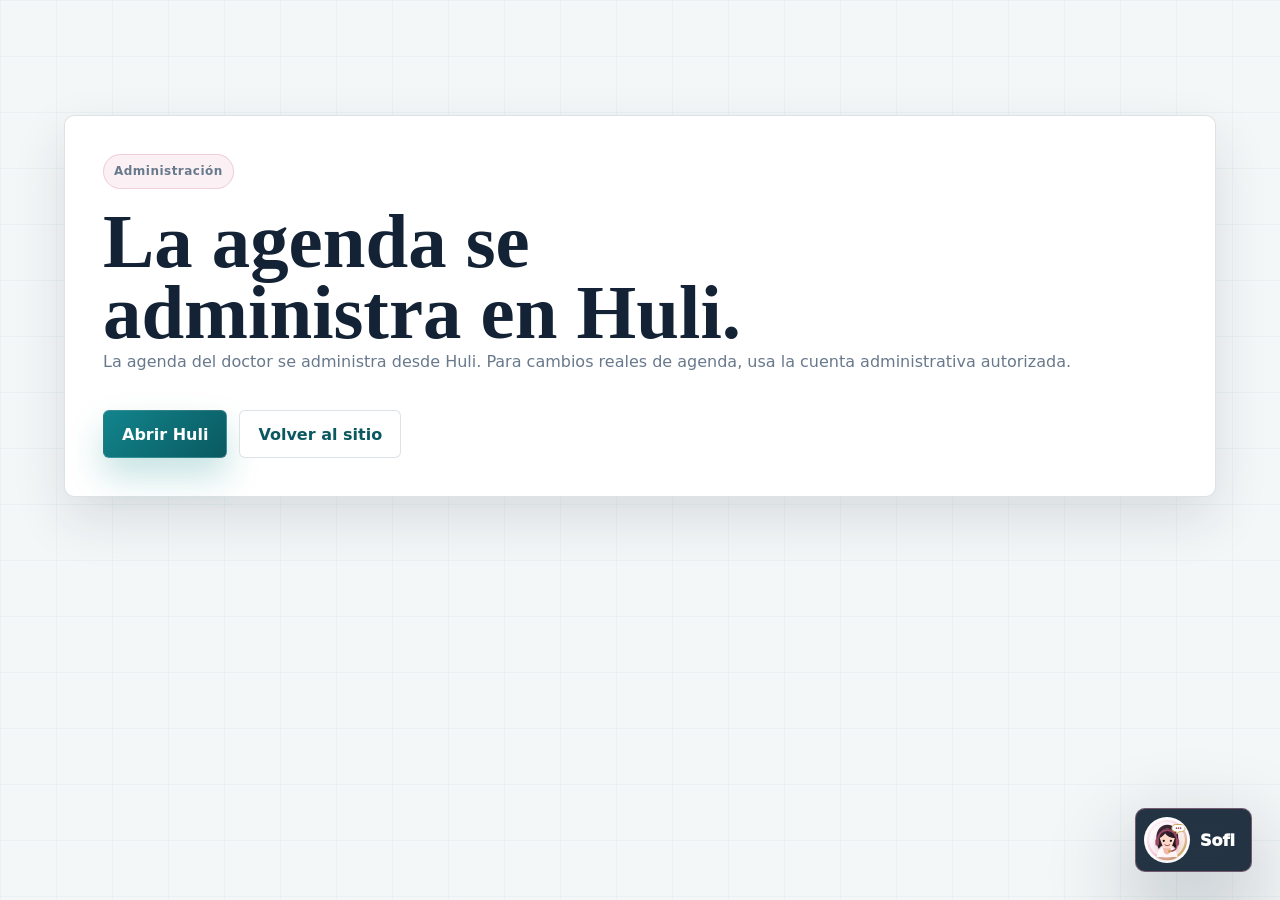
==== commit f3de4cbc: "Normalize footer legal typography" ====
--- a/admin.html
+++ b/admin.html
@@ -4,7 +4,7 @@
     <meta charset="utf-8">
     <meta name="viewport" content="width=device-width, initial-scale=1">
     <title>Administración | Dr. Luis Diego Carazo</title>
-    <link rel="stylesheet" href="styles.css">
+    <link rel="stylesheet" href="styles.css?v=footer-legal-1">
     <script defer src="app.js"></script>
   </head>
   <body>
--- a/styles.css
+++ b/styles.css
@@ -37,12 +37,14 @@
 
 html {
   scroll-behavior: smooth;
+  overflow-x: hidden;
 }
 
 body {
   margin: 0;
   color: var(--ink);
   background: var(--paper);
+  overflow-x: hidden;
 }
 
 body::before {
@@ -138,6 +140,11 @@
 .main-nav {
   display: flex;
   align-items: center;
+}
+
+.desktop-nav {
+  display: flex;
+  align-items: center;
   gap: clamp(12px, 2vw, 24px);
   color: rgba(255, 255, 255, .76);
   font-size: 13px;
@@ -184,6 +191,15 @@
   color: var(--white);
   background: rgba(255, 255, 255, .1);
   font-weight: 820;
+}
+
+.mobile-menu-shell,
+.mobile-bottom-bar {
+  display: none;
+}
+
+.mobile-title {
+  display: none;
 }
 
 .button {
@@ -202,17 +218,8 @@
   transition: transform var(--fast) var(--ease), border-color var(--fast) var(--ease), background var(--fast) var(--ease);
 }
 
-.button::after {
-  content: "->";
-  transition: transform var(--fast) var(--ease);
-}
-
 .button:hover {
   transform: translateY(-2px);
-}
-
-.button:hover::after {
-  transform: translateX(4px);
 }
 
 .button.primary {
@@ -312,7 +319,6 @@
 }
 
 .medical-hero .eyebrow,
-.technology-scene .eyebrow,
 .closing-scene .eyebrow,
 .detail-hero .eyebrow {
   color: #ffdce9;
@@ -372,26 +378,53 @@
 .hero-proof {
   position: relative;
   z-index: 2;
-  grid-column: 2 / span 4;
+  grid-column: 2 / span 6;
   align-self: start;
-  display: grid;
-  grid-template-columns: repeat(2, minmax(0, 1fr));
-  gap: 1px;
-  max-width: 490px;
-  margin-top: 42px;
-  border: 1px solid rgba(255, 255, 255, .16);
-  background: rgba(255, 255, 255, .12);
+  display: flex;
+  flex-wrap: wrap;
+  gap: 10px;
+  max-width: 760px;
+  margin-top: 34px;
+  padding-top: 20px;
+}
+
+.hero-proof::before {
+  position: absolute;
+  top: 0;
+  left: 0;
+  width: min(100%, 620px);
+  height: 1px;
+  background: linear-gradient(90deg, var(--rose), var(--gold), transparent);
+  content: "";
 }
 
 .hero-proof span {
-  min-height: 68px;
-  display: grid;
-  align-items: center;
-  padding: 14px;
-  color: rgba(255, 255, 255, .82);
-  background: rgba(7, 25, 41, .42);
-  font-size: 13px;
-  font-weight: 780;
+  position: relative;
+  display: grid;
+  gap: 2px;
+  min-width: 132px;
+  border: 1px solid rgba(255, 255, 255, .14);
+  border-radius: 999px;
+  padding: 10px 16px;
+  color: rgba(255, 255, 255, .84);
+  background: rgba(255, 255, 255, .06);
+  box-shadow: 0 18px 34px rgba(0, 0, 0, .12);
+  backdrop-filter: blur(12px);
+}
+
+.hero-proof strong {
+  color: var(--white);
+  font-size: 15px;
+  line-height: 1;
+}
+
+.hero-proof em {
+  color: rgba(255, 255, 255, .58);
+  font-size: 11px;
+  font-style: normal;
+  font-weight: 760;
+  letter-spacing: .04em;
+  text-transform: uppercase;
 }
 
 .hero-portrait {
@@ -399,7 +432,7 @@
   z-index: 1;
   grid-column: 8 / -1;
   grid-row: 1 / span 2;
-  align-self: end;
+  align-self: center;
   margin: 0;
 }
 
@@ -417,10 +450,10 @@
 
 .hero-portrait img {
   position: relative;
-  width: min(560px, 100%);
+  width: min(600px, 100%);
   margin-left: auto;
   filter: drop-shadow(0 36px 70px rgba(0, 0, 0, .32));
-  transform: translateY(8%);
+  transform: translateY(-6%);
 }
 
 .scroll-cue {
@@ -580,8 +613,10 @@
 
 .need-stage {
   display: grid;
-  grid-template-columns: minmax(180px, .88fr) minmax(0, 1fr);
+  grid-template-columns: minmax(0, .72fr) minmax(0, 1fr);
   gap: 0;
+  width: 100%;
+  min-width: 0;
   overflow: hidden;
   border: 1px solid var(--line);
   border-radius: var(--radius-md);
@@ -589,17 +624,122 @@
   box-shadow: var(--shadow-deep);
 }
 
-.need-stage img {
-  width: 100%;
-  height: 100%;
+.need-visual {
+  position: relative;
+  display: grid;
+  align-content: end;
+  gap: 12px;
+  min-width: 0;
   min-height: 430px;
-  object-fit: cover;
+  margin: 0;
+  overflow: hidden;
+  padding: clamp(24px, 4vw, 44px);
+  color: var(--white);
+  background:
+    linear-gradient(180deg, rgba(7, 25, 41, .08), rgba(7, 25, 41, .92)),
+    linear-gradient(90deg, rgba(7, 25, 41, .36), rgba(7, 25, 41, .08)),
+    url("assets/incontilase-fotona-system.jpg"),
+    linear-gradient(135deg, #14364f, #061522);
+  background-position: center, center, 50% 52%, center;
+  background-size: cover, cover, cover, cover;
+}
+
+.need-visual::before,
+.need-visual::after {
+  position: absolute;
+  content: "";
+}
+
+.need-visual::before {
+  inset: 14% auto auto 12%;
+  width: 38%;
+  aspect-ratio: 1;
+  border: 1px solid rgba(255, 255, 255, .22);
+  border-radius: 999px;
+}
+
+.need-visual::after {
+  right: -14%;
+  bottom: -8%;
+  width: 58%;
+  aspect-ratio: 1;
+  border-radius: 999px;
+  background: rgba(198, 80, 127, .22);
+  filter: blur(6px);
+}
+
+.need-visual > * {
+  position: relative;
+  z-index: 1;
+}
+
+.need-visual span {
+  color: rgba(255, 255, 255, .62);
+}
+
+.need-visual strong {
+  display: block;
+  max-width: 100%;
+  font-family: var(--font-display);
+  font-size: clamp(26px, 2.8vw, 40px);
+  line-height: 1;
+  overflow-wrap: normal;
+  hyphens: none;
+  text-wrap: balance;
+}
+
+.need-visual em {
+  max-width: 18ch;
+  font-style: normal;
+  color: rgba(255, 255, 255, .7);
+  font-weight: 760;
+}
+
+.need-visual-intima {
+  background:
+    linear-gradient(180deg, rgba(7, 25, 41, .12), rgba(7, 25, 41, .92)),
+    linear-gradient(145deg, rgba(18, 132, 140, .46), rgba(7, 25, 41, .98)),
+    url("assets/incontilase-fotona-system.jpg"),
+    var(--night);
+  background-position: center, center, 42% 48%, center;
+  background-size: cover, cover, 125%, cover;
+}
+
+.need-visual-hormonas {
+  background:
+    linear-gradient(180deg, rgba(7, 25, 41, .02), rgba(7, 25, 41, .88)),
+    radial-gradient(circle at 72% 24%, rgba(185, 145, 76, .32), transparent 24%),
+    url("assets/dr-luis-diego-carazo-premium.png"),
+    linear-gradient(145deg, #28394a, #071929);
+  background-position: center, center, 72% 22%, center;
+  background-size: cover, cover, auto 114%, cover;
+}
+
+.need-visual-procedimientos {
+  background:
+    linear-gradient(180deg, rgba(7, 25, 41, .04), rgba(7, 25, 41, .9)),
+    linear-gradient(135deg, rgba(198, 80, 127, .38), transparent 42%),
+    url("assets/incontilase-fotona-system.jpg"),
+    linear-gradient(145deg, #071929, #102d47);
+  background-position: center, center, 52% 52%, center;
+  background-size: cover, cover, 118%, cover;
+}
+
+.need-visual-general {
+  background:
+    linear-gradient(180deg, rgba(7, 25, 41, .02), rgba(7, 25, 41, .88)),
+    radial-gradient(circle at 24% 22%, rgba(255, 255, 255, .16), transparent 24%),
+    url("assets/dr-luis-diego-carazo-premium.png"),
+    linear-gradient(145deg, #0f4d54, #071929);
+  background-position: center, center, 70% 20%, center;
+  background-size: cover, cover, auto 112%, cover;
 }
 
 .need-stage div {
   display: grid;
   align-content: center;
   gap: 18px;
+  min-width: 0;
   padding: clamp(28px, 5vw, 56px);
   color: var(--white);
 }
@@ -627,57 +767,6 @@
   font-weight: 820;
 }
 
-.technology-scene {
-  position: relative;
-  display: grid;
-  grid-template-columns: var(--container);
-  gap: 0;
-  padding: clamp(70px, 10vw, 142px) 0;
-  overflow: hidden;
-  color: var(--white);
-  background:
-    radial-gradient(circle at 26% 50%, rgba(18, 132, 140, .24), transparent 24%),
-    linear-gradient(135deg, #061522, #102943 68%, #301f31);
-}
-
-.tech-media {
-  position: relative;
-  grid-column: 2 / span 6;
-  min-height: 540px;
-  overflow: hidden;
-  border: 1px solid rgba(255, 255, 255, .14);
-  border-radius: var(--radius-md);
-}
-
-.tech-media img {
-  width: 100%;
-  height: 100%;
-  object-fit: cover;
-  filter: saturate(.9) contrast(1.04);
-}
-
-.scan-line {
-  position: absolute;
-  left: 0;
-  right: 0;
-  top: 36%;
-  height: 1px;
-  background: linear-gradient(90deg, transparent, var(--rose), transparent);
-}
-
-.tech-copy {
-  grid-column: 8 / span 5;
-  align-self: center;
-  display: grid;
-  gap: 18px;
-}
-
-.tech-copy p:not(.eyebrow) {
-  color: rgba(255, 255, 255, .72);
-  line-height: 1.75;
-}
-
-.tech-notes,
 .doctor-highlights,
 .treatment-strip,
 .quick-link-grid {
@@ -687,7 +776,6 @@
   margin-top: 12px;
 }
 
-.tech-notes span,
 .doctor-highlights span,
 .treatment-strip span,
 .quick-link-grid a {
@@ -699,12 +787,6 @@
   font-weight: 760;
 }
 
-.tech-notes span {
-  color: rgba(255, 255, 255, .82);
-  border-color: rgba(255, 255, 255, .16);
-  background: rgba(255, 255, 255, .08);
-}
-
 .treatment-editorial {
   background: var(--paper);
 }
@@ -837,39 +919,87 @@
 
 .brand-footer {
   display: grid;
-  grid-template-columns: minmax(0, 1.1fr) minmax(260px, .75fr) minmax(180px, .45fr);
-  gap: 24px;
-  padding: clamp(34px, 6vw, 76px);
+  grid-template-columns: minmax(0, 1.15fr) minmax(220px, .7fr);
+  gap: clamp(28px, 5vw, 72px);
+  padding: clamp(42px, 6vw, 82px) clamp(22px, 6vw, 92px) 26px;
   color: rgba(255, 255, 255, .72);
-  background: #061522;
+  background:
+    radial-gradient(circle at 12% 20%, rgba(18, 132, 140, .24), transparent 26%),
+    linear-gradient(135deg, #061522, #0a2035 62%, #07141f);
+}
+
+.footer-brand span,
+.footer-links span,
+.footer-actions span {
+  display: block;
+  margin-bottom: 14px;
+  color: rgba(255, 255, 255, .42);
+  font-size: 11px;
+  font-weight: 860;
+  letter-spacing: 0;
+  text-transform: uppercase;
 }
 
 .brand-footer strong {
   display: block;
   color: var(--white);
   font-family: var(--font-display);
-  font-size: 34px;
+  font-size: clamp(34px, 4vw, 56px);
+  line-height: .95;
   font-weight: 620;
 }
 
-.brand-footer p {
-  max-width: 520px;
-  margin-top: 10px;
-  line-height: 1.7;
-}
-
-.brand-footer nav {
-  display: grid;
-  gap: 10px;
+.footer-links,
+.footer-actions {
+  display: grid;
+  align-content: start;
+  gap: 12px;
 }
 
 .brand-footer a {
   width: fit-content;
-}
-
-.brand-footer small {
-  align-self: end;
+  color: rgba(255, 255, 255, .74);
+}
+
+.footer-action {
+  width: fit-content;
+  border: 1px solid rgba(255, 255, 255, .16);
+  border-radius: var(--radius-sm);
+  padding: 11px 13px;
+  color: var(--white);
+  background: rgba(255, 255, 255, .07);
+  cursor: pointer;
+  font-weight: 850;
+}
+
+.developer-credit {
+  width: fit-content;
+  color: inherit;
+  font-size: 14px;
   line-height: 1.5;
+  font-weight: 650;
+  text-decoration: underline;
+  text-decoration-color: rgba(255, 255, 255, .32);
+  text-underline-offset: 4px;
+}
+
+.footer-bottom {
+  grid-column: 1 / -1;
+  display: flex;
+  flex-wrap: wrap;
+  justify-content: space-between;
+  gap: 14px 24px;
+  border-top: 1px solid rgba(255, 255, 255, .12);
+  padding-top: 22px;
+  font-size: 14px;
+  line-height: 1.5;
+  color: rgba(255, 255, 255, .56);
+}
+
+.footer-bottom small,
+.footer-bottom .developer-credit {
+  font-size: inherit;
+  line-height: inherit;
 }
 
 .doctor-profile,
@@ -1108,6 +1238,7 @@
 
 .site-footer {
   display: flex;
+  flex-wrap: wrap;
   justify-content: space-between;
   gap: 18px;
   padding: 28px clamp(20px, 5vw, 70px);
@@ -1115,6 +1246,19 @@
   color: var(--muted);
   background: var(--white);
   font-size: 14px;
+  line-height: 1.5;
+}
+
+.site-footer p,
+.site-footer a {
+  margin: 0;
+  font-size: inherit;
+  line-height: inherit;
+}
+
+.site-footer .developer-credit {
+  margin-top: 0;
+  text-decoration-color: rgba(19, 34, 53, .28);
 }
 
 .appointment-chat {
@@ -1289,6 +1433,26 @@
   margin-top: 12px;
 }
 
+.chat-intent-actions {
+  display: grid;
+  grid-template-columns: repeat(3, minmax(0, 1fr));
+  gap: 8px;
+  margin: 12px 0 4px;
+}
+
+.chat-intent-actions button {
+  min-height: 42px;
+  border: 1px solid var(--line);
+  border-radius: var(--radius-sm);
+  padding: 8px;
+  color: var(--teal-dark);
+  background: #f7fbfb;
+  cursor: pointer;
+  font-size: 12px;
+  font-weight: 850;
+  text-align: center;
+}
+
 .quick-topics button {
   border: 1px solid var(--line);
   border-radius: 999px;
@@ -1397,7 +1561,6 @@
 
 @media (max-width: 1080px) {
   .medical-hero,
-  .technology-scene,
   .closing-scene {
     grid-template-columns: minmax(20px, 1fr) minmax(0, 1fr) minmax(20px, 1fr);
   }
@@ -1405,8 +1568,6 @@
   .hero-copy,
   .hero-proof,
   .hero-portrait,
-  .tech-media,
-  .tech-copy,
   .closing-scene > div:first-child,
   .closing-scene > .hero-actions {
     grid-column: 2;
@@ -1454,33 +1615,256 @@
 }
 
 @media (max-width: 900px) {
+  :root {
+    --mobile-x: clamp(18px, 5.6vw, 24px);
+  }
+
+  body {
+    padding-bottom: 0;
+  }
+
+  body.nav-open .site-header {
+    background: rgba(7, 25, 41, .28);
+    box-shadow: none;
+  }
+
   .mobile-menu-toggle {
-    display: inline-flex;
+    position: relative;
+    z-index: 91;
+    display: grid;
+    place-items: center;
+    width: 48px;
+    height: 48px;
+    flex: 0 0 auto;
+    border-radius: 50%;
+    padding: 0;
+    background:
+      radial-gradient(circle at 34% 20%, rgba(255, 255, 255, .22), transparent 24%),
+      rgba(255, 255, 255, .1);
+    box-shadow: 0 14px 30px rgba(0, 0, 0, .16);
+  }
+
+  .mobile-menu-toggle span,
+  .mobile-menu-close span {
+    position: absolute;
+    left: 50%;
+    top: 50%;
+    width: 20px;
+    height: 2px;
+    border-radius: 999px;
+    background: currentColor;
+    transition: transform 260ms var(--ease), opacity 260ms var(--ease);
+  }
+
+  .mobile-menu-toggle span:first-child {
+    transform: translate(-50%, calc(-50% - 4px));
+  }
+
+  .mobile-menu-toggle span:last-child {
+    width: 15px;
+    transform: translate(calc(-50% + 3px), calc(-50% + 5px));
+  }
+
+  body.nav-open .mobile-menu-toggle span:first-child {
+    transform: translate(-50%, -50%) rotate(42deg);
+  }
+
+  body.nav-open .mobile-menu-toggle span:last-child {
+    width: 20px;
+    transform: translate(-50%, -50%) rotate(-42deg);
+  }
+
+  body.nav-open .mobile-menu-toggle {
+    opacity: 0;
+    pointer-events: none;
   }
 
   .main-nav {
     position: fixed;
     inset: 0;
-    z-index: 70;
+    z-index: 90;
+    display: block;
+    padding: max(10px, env(safe-area-inset-top)) 10px max(10px, env(safe-area-inset-bottom));
+    background:
+      radial-gradient(circle at 82% 18%, rgba(198, 80, 127, .2), transparent 30%),
+      rgba(4, 15, 25, .58);
+    opacity: 0;
+    pointer-events: none;
+    transition: opacity 280ms var(--ease);
+    backdrop-filter: blur(10px);
+  }
+
+  .main-nav[data-open] {
+    opacity: 1;
+    pointer-events: auto;
+  }
+
+  .desktop-nav {
     display: none;
+  }
+
+  .mobile-menu-shell {
+    max-height: calc(100dvh - max(16px, env(safe-area-inset-top)) - max(16px, env(safe-area-inset-bottom)));
+    display: grid;
+    grid-template-rows: auto auto auto auto;
+    gap: 12px;
+    overflow-y: auto;
+    border: 1px solid rgba(255, 255, 255, .14);
+    border-radius: 20px;
+    padding: 12px;
+    color: var(--white);
+    background:
+      radial-gradient(circle at 88% 10%, rgba(198, 80, 127, .22), transparent 24%),
+      radial-gradient(circle at 18% 82%, rgba(18, 132, 140, .18), transparent 28%),
+      linear-gradient(145deg, #071522, #10253c 62%, #06111c);
+    box-shadow: 0 34px 90px rgba(0, 0, 0, .4);
+    transform: translateY(12px) scale(.98);
+    transition: transform 320ms var(--ease);
+  }
+
+  .main-nav[data-open] .mobile-menu-shell {
+    transform: translateY(0) scale(1);
+  }
+
+  .mobile-menu-head {
+    display: flex;
+    align-items: center;
+    justify-content: space-between;
+    gap: 12px;
+  }
+
+  .mobile-menu-head > div {
+    display: grid;
+    grid-template-columns: 38px minmax(0, 1fr);
+    align-items: center;
+    gap: 6px 10px;
+  }
+
+  .mobile-menu-head .brand-mark {
+    grid-row: span 2;
+  }
+
+  .mobile-menu-head strong,
+  .mobile-menu-head small {
+    display: block;
+  }
+
+  .mobile-menu-head strong {
+    font-size: 15px;
+  }
+
+  .mobile-menu-head small {
+    color: rgba(255, 255, 255, .58);
+    font-size: 11px;
+  }
+
+  .mobile-menu-close {
+    position: relative;
+    width: 40px;
+    height: 40px;
+    flex: 0 0 auto;
+    border: 1px solid rgba(255, 255, 255, .18);
+    border-radius: 50%;
+    color: var(--white);
+    background: rgba(255, 255, 255, .08);
+    cursor: pointer;
+  }
+
+  .mobile-menu-close span:first-child {
+    transform: translate(-50%, -50%) rotate(42deg);
+  }
+
+  .mobile-menu-close span:last-child {
+    transform: translate(-50%, -50%) rotate(-42deg);
+  }
+
+  .mobile-menu-cta {
+    display: grid;
+    gap: 4px;
+    width: 100%;
+    border: 1px solid rgba(255, 255, 255, .18);
+    border-radius: 16px;
+    padding: 13px;
+    text-align: left;
+    color: var(--white);
+    background: linear-gradient(135deg, rgba(18, 132, 140, .92), rgba(86, 52, 77, .88));
+    box-shadow: 0 22px 44px rgba(0, 0, 0, .2);
+    cursor: pointer;
+  }
+
+  .mobile-menu-cta span,
+  .mobile-menu-links span {
+    color: #ffdce9;
+    font-size: 11px;
+    font-weight: 900;
+  }
+
+  .mobile-menu-cta strong {
+    font-family: var(--font-display);
+    font-size: clamp(22px, 6vw, 30px);
+    line-height: 1;
+    font-weight: 620;
+  }
+
+  .mobile-menu-cta small {
+    color: rgba(255, 255, 255, .72);
+    font-size: 12px;
+  }
+
+  .mobile-menu-links {
+    display: grid;
+    align-content: start;
+    gap: 0;
+    border-block: 1px solid rgba(255, 255, 255, .12);
+    padding-block: 6px;
+  }
+
+  .mobile-menu-links a {
+    display: grid;
+    grid-template-columns: 30px minmax(0, 1fr);
+    gap: 3px 10px;
+    min-height: 52px;
     align-content: center;
-    align-items: stretch;
-    justify-content: center;
-    gap: 18px;
-    padding: 92px 28px 32px;
-    background: rgba(7, 25, 41, .96);
+    border-radius: 12px;
+    padding: 7px 10px;
+    color: rgba(255, 255, 255, .92);
+  }
+
+  .mobile-menu-links a::after,
+  .mobile-menu-secondary a::after {
+    display: none;
+  }
+
+  .mobile-menu-links a[aria-current="page"] {
+    background: rgba(255, 255, 255, .08);
+  }
+
+  .mobile-menu-links strong {
     font-family: var(--font-display);
-    font-size: clamp(30px, 8vw, 56px);
-  }
-
-  .main-nav[data-open] {
-    display: grid;
-  }
-
-  .nav-cta {
-    width: fit-content;
-    font-family: var(--font-body);
-    font-size: 16px;
+    font-size: clamp(19px, 5.6vw, 26px);
+    line-height: 1;
+    font-weight: 620;
+  }
+
+  .mobile-menu-links small {
+    grid-column: 2;
+    color: rgba(255, 255, 255, .55);
+    font-size: 11px;
+  }
+
+  .mobile-menu-secondary {
+    display: flex;
+    flex-wrap: wrap;
+    gap: 10px;
+  }
+
+  .mobile-menu-secondary a {
+    border: 1px solid rgba(255, 255, 255, .14);
+    border-radius: 999px;
+    padding: 8px 10px;
+    color: rgba(255, 255, 255, .74);
+    font-size: 12px;
+    font-weight: 800;
   }
 
   .doctor-profile,
@@ -1499,42 +1883,181 @@
     grid-template-columns: 1fr;
   }
 
-  .need-stage img {
+  .need-visual {
     min-height: 260px;
   }
-}
-
-@media (max-width: 620px) {
+
+  .mobile-bottom-bar {
+    display: none;
+  }
+}
+
+@media (max-width: 760px) {
   .site-header {
-    top: 10px;
+    top: max(10px, env(safe-area-inset-top));
     left: 10px;
     right: 10px;
+    min-height: 64px;
+    border-radius: 18px;
+    padding: 8px 10px;
+  }
+
+  .site-header[data-condensed] {
     min-height: 58px;
   }
 
   .brand {
     min-width: 0;
+    gap: 10px;
+  }
+
+  .brand-mark {
+    width: 40px;
+    height: 40px;
+    font-size: 12px;
+  }
+
+  .brand strong {
+    max-width: 15ch;
+    overflow: hidden;
+    font-size: 14px;
+    line-height: 1.05;
+    text-overflow: ellipsis;
+    white-space: nowrap;
   }
 
   .brand small {
+    max-width: 16ch;
+    overflow: hidden;
+    font-size: 11px;
+    text-overflow: ellipsis;
+    white-space: nowrap;
+  }
+
+  .medical-hero {
+    min-height: auto;
+    display: grid;
+    grid-template-columns: 1fr;
+    align-items: start;
+    padding: calc(94px + env(safe-area-inset-top)) var(--mobile-x) 46px;
+    background:
+      radial-gradient(circle at 86% 18%, rgba(198, 80, 127, .18), transparent 28%),
+      radial-gradient(circle at 18% 72%, rgba(18, 132, 140, .2), transparent 30%),
+      linear-gradient(160deg, #061625, #102d47 58%, #071929);
+  }
+
+  .hero-grid-lines {
+    opacity: .11;
+    background-size: 52px 52px;
+    mask-image: linear-gradient(180deg, #000 0 54%, transparent 92%);
+  }
+
+  .hero-copy,
+  .hero-proof,
+  .hero-portrait {
+    grid-column: auto;
+    min-width: 0;
+  }
+
+  .hero-copy::before {
+    width: 64px;
+    margin-bottom: 18px;
+  }
+
+  .eyebrow,
+  .tag {
+    padding: 6px 9px;
+    font-size: 11px;
+    letter-spacing: 0;
+  }
+
+  h1 {
+    max-width: 100%;
+    margin-top: 14px;
+    font-size: clamp(40px, 13vw, 54px);
+    line-height: .98;
+    text-wrap: balance;
+  }
+
+  .desktop-title {
     display: none;
   }
 
-  .medical-hero {
-    min-height: 92vh;
-    padding-top: 108px;
-  }
-
-  h1 {
-    font-size: 48px;
+  .mobile-title {
+    display: inline;
   }
 
   h2 {
-    font-size: 38px;
+    font-size: clamp(32px, 10vw, 42px);
+    line-height: 1;
+    text-wrap: balance;
+  }
+
+  h3 {
+    font-size: clamp(24px, 7vw, 32px);
+  }
+
+  .hero-copy p:not(.eyebrow),
+  .detail-hero p {
+    max-width: 34rem;
+    margin-top: 18px;
+    font-size: 16px;
+    line-height: 1.65;
+  }
+
+  .hero-actions {
+    display: grid;
+    grid-template-columns: 1fr;
+    gap: 10px;
+    margin-top: 24px;
+  }
+
+  .hero-actions .button {
+    width: 100%;
   }
 
   .hero-proof {
-    grid-template-columns: 1fr;
+    display: grid;
+    grid-template-columns: 1fr 1fr;
+    gap: 8px;
+    margin-top: 22px;
+    padding-top: 16px;
+  }
+
+  .hero-proof span {
+    min-width: 0;
+    border-radius: 16px;
+    padding: 11px 12px;
+  }
+
+  .hero-proof strong {
+    font-size: 14px;
+  }
+
+  .hero-proof em {
+    font-size: 10px;
+    letter-spacing: 0;
+  }
+
+  .hero-portrait {
+    justify-self: center;
+    width: min(100%, 390px);
+    margin-top: 18px;
+  }
+
+  .hero-portrait::before {
+    inset: auto 2% 4% 12%;
+    width: 78%;
+    height: 46%;
+    border-radius: 18px;
+  }
+
+  .hero-portrait img {
+    width: 100%;
+    max-height: 390px;
+    margin: 0 auto;
+    object-fit: contain;
+    transform: none;
   }
 
   .hero-kicker,
@@ -1542,32 +2065,322 @@
     display: none;
   }
 
-  .hero-portrait::before {
-    inset: auto 0 5% 8%;
-  }
-
-  .tech-media {
-    min-height: 320px;
+  .authority-ribbon {
+    display: flex;
+    gap: 1px;
+    width: 100%;
+    max-width: 100%;
+    overflow-x: auto;
+    scroll-snap-type: x mandatory;
+  }
+
+  .authority-ribbon article {
+    min-width: min(84vw, 300px);
+    scroll-snap-align: start;
+  }
+
+  .section,
+  .care-journey {
+    padding: 54px var(--mobile-x);
+  }
+
+  .editorial-profile,
+  .need-finder,
+  .care-journey {
+    gap: 24px;
+  }
+
+  .finder-copy,
+  .profile-copy,
+  .profile-aside,
+  .section-heading,
+  .journey-sticky,
+  .journey-steps,
+  .featured-treatment-row,
+  .treatment-list {
+    width: 100%;
+    min-width: 0;
+  }
+
+  .vertical-label {
+    display: none;
+  }
+
+  .profile-copy h2,
+  .finder-copy h2,
+  .section-heading h2,
+  .journey-sticky h2,
+  .closing-scene h2 {
+    max-width: 11ch;
+  }
+
+  .need-tabs {
+    display: flex;
+    gap: 0;
+    width: 100%;
+    max-width: 100%;
+    min-width: 0;
+    overflow-x: auto;
+    border-block: 1px solid var(--line);
+    padding-block: 8px;
+  }
+
+  .need-tabs button {
+    flex: 0 0 auto;
+    width: auto;
+    border-bottom: 0;
+    border-radius: 999px;
+    padding: 10px 12px;
+    font-size: 15px;
+  }
+
+  .need-stage {
+    display: grid;
+    gap: 0;
+    width: 100%;
+    min-width: 0;
+    overflow: hidden;
+    border-radius: 18px;
+  }
+
+  .need-visual {
+    min-height: 220px;
+  }
+
+  .need-stage > div {
+    min-width: 0;
+    padding: 22px;
+  }
+
+  .featured-treatment-row {
+    padding: 22px;
+  }
+
+  .featured-treatment-row img {
+    aspect-ratio: 4 / 3;
+    object-fit: cover;
+  }
+
+  .treatment-list {
+    display: grid;
+    gap: 10px;
+  }
+
+  .journey-steps li {
+    grid-template-columns: 34px 1fr;
+    gap: 8px 12px;
+    padding-block: 18px;
+  }
+
+  .journey-steps p {
+    grid-column: 2;
+  }
+
+  .closing-scene {
+    position: relative;
+    display: grid;
+    grid-template-columns: 1fr;
+    gap: 18px;
+    min-height: auto;
+    margin: 0;
+    padding: 42px var(--mobile-x) 52px;
+    overflow: hidden;
+    background:
+      radial-gradient(circle at 86% 10%, rgba(198, 80, 127, .2), transparent 30%),
+      linear-gradient(155deg, #071522, #0f2c45 64%, #06111c);
+  }
+
+  .closing-scene::before {
+    position: absolute;
+    inset: 18px var(--mobile-x);
+    border: 1px solid rgba(255, 255, 255, .13);
+    border-radius: 22px;
+    background: rgba(255, 255, 255, .045);
+    content: "";
+  }
+
+  .closing-scene > div:first-child,
+  .closing-scene > .hero-actions {
+    position: relative;
+    z-index: 1;
+    grid-column: auto;
+  }
+
+  .closing-scene > div:first-child {
+    padding: 18px 18px 0;
+  }
+
+  .closing-scene h2 {
+    max-width: 100%;
+    font-size: clamp(30px, 9vw, 40px);
+    line-height: 1;
+  }
+
+  .closing-scene p:not(.eyebrow) {
+    max-width: 100%;
+    margin-top: 14px;
+    font-size: 15px;
+    line-height: 1.6;
+  }
+
+  .closing-scene > .hero-actions {
+    display: grid;
+    grid-template-columns: repeat(2, minmax(0, 1fr));
+    gap: 10px;
+    margin: 0;
+    padding: 0 18px 18px;
+    justify-content: stretch;
+  }
+
+  .closing-scene > .hero-actions .button {
+    width: 100%;
+    justify-content: center;
+    text-align: center;
+  }
+
+  .brand-footer {
+    gap: 18px;
+    padding: 34px var(--mobile-x) calc(82px + env(safe-area-inset-bottom));
+    text-align: center;
+  }
+
+  .footer-brand,
+  .footer-links,
+  .footer-bottom {
+    justify-items: center;
+  }
+
+  .brand-footer strong {
+    font-family: var(--font-body);
+    font-size: 14px;
+    line-height: 1.5;
+    font-weight: 850;
+  }
+
+  .footer-brand span,
+  .footer-links span,
+  .footer-actions span,
+  .brand-footer a,
+  .footer-action,
+  .footer-bottom,
+  .footer-bottom small {
+    font-size: 14px;
+    line-height: 1.5;
+  }
+
+  .footer-brand span,
+  .footer-links span,
+  .footer-actions span {
+    margin-bottom: 8px;
+    text-transform: none;
+    color: rgba(255, 255, 255, .62);
+  }
+
+  .footer-actions {
+    grid-template-columns: repeat(2, minmax(0, 1fr));
+    gap: 10px;
+  }
+
+  .footer-actions span {
+    grid-column: 1 / -1;
+    text-align: center;
+  }
+
+  .footer-action,
+  .brand-footer a {
+    width: 100%;
+    justify-content: center;
+    text-align: center;
+  }
+
+  .footer-action {
+    display: grid;
+    place-items: center;
+  }
+
+  .footer-bottom {
+    display: grid;
+    gap: 8px;
+    text-align: center;
+  }
+
+  .appointment-chat {
+    right: max(14px, env(safe-area-inset-right));
+    bottom: max(14px, env(safe-area-inset-bottom));
+    left: auto;
+    z-index: 95;
+  }
+
+  .chat-fab {
+    display: inline-flex;
+    min-height: 56px;
+    border-radius: 999px;
+    padding: 6px 13px 6px 6px;
+    box-shadow: 0 18px 46px rgba(7, 25, 41, .28);
+  }
+
+  .chat-fab .chat-avatar {
+    width: 42px;
+    height: 42px;
+  }
+
+  body.nav-open .chat-fab,
+  body.chat-open .chat-fab {
+    opacity: 0;
+    transform: translateY(12px);
+    pointer-events: none;
+  }
+
+  .chat-panel {
+    position: fixed;
+    inset: max(8px, env(safe-area-inset-top)) 8px max(8px, env(safe-area-inset-bottom));
+    width: auto;
+    max-height: none;
+    display: flex;
+    flex-direction: column;
+    border-radius: 22px;
+    padding: 16px;
+  }
+
+  .chat-panel h3 {
+    margin-bottom: 10px;
+    font-size: 28px;
+  }
+
+  .chat-messages {
+    flex: 1 1 auto;
+    min-height: 0;
+    max-height: none;
+  }
+
+  .chat-form input {
+    min-height: 50px;
+    font-size: 16px;
+  }
+}
+
+@media (max-width: 620px) {
+  h1 {
+    font-size: clamp(38px, 12.4vw, 48px);
+  }
+
+  h2 {
+    font-size: clamp(30px, 9.8vw, 38px);
+  }
+
+  .brand small {
+    display: none;
+  }
+
+  .hero-proof {
+    grid-template-columns: 1fr 1fr;
   }
 
   .journey-steps li {
     grid-template-columns: 1fr;
   }
 
-  .appointment-chat {
-    right: 10px;
-    bottom: 10px;
-  }
-
   .chat-panel {
-    position: fixed;
-    inset: 76px 10px 10px;
-    width: auto;
-    max-height: none;
-    border-radius: var(--radius-md);
-  }
-
-  .chat-fab {
-    min-height: 58px;
-  }
-}
+    inset: max(8px, env(safe-area-inset-top)) 8px max(8px, env(safe-area-inset-bottom));
+  }
+}
